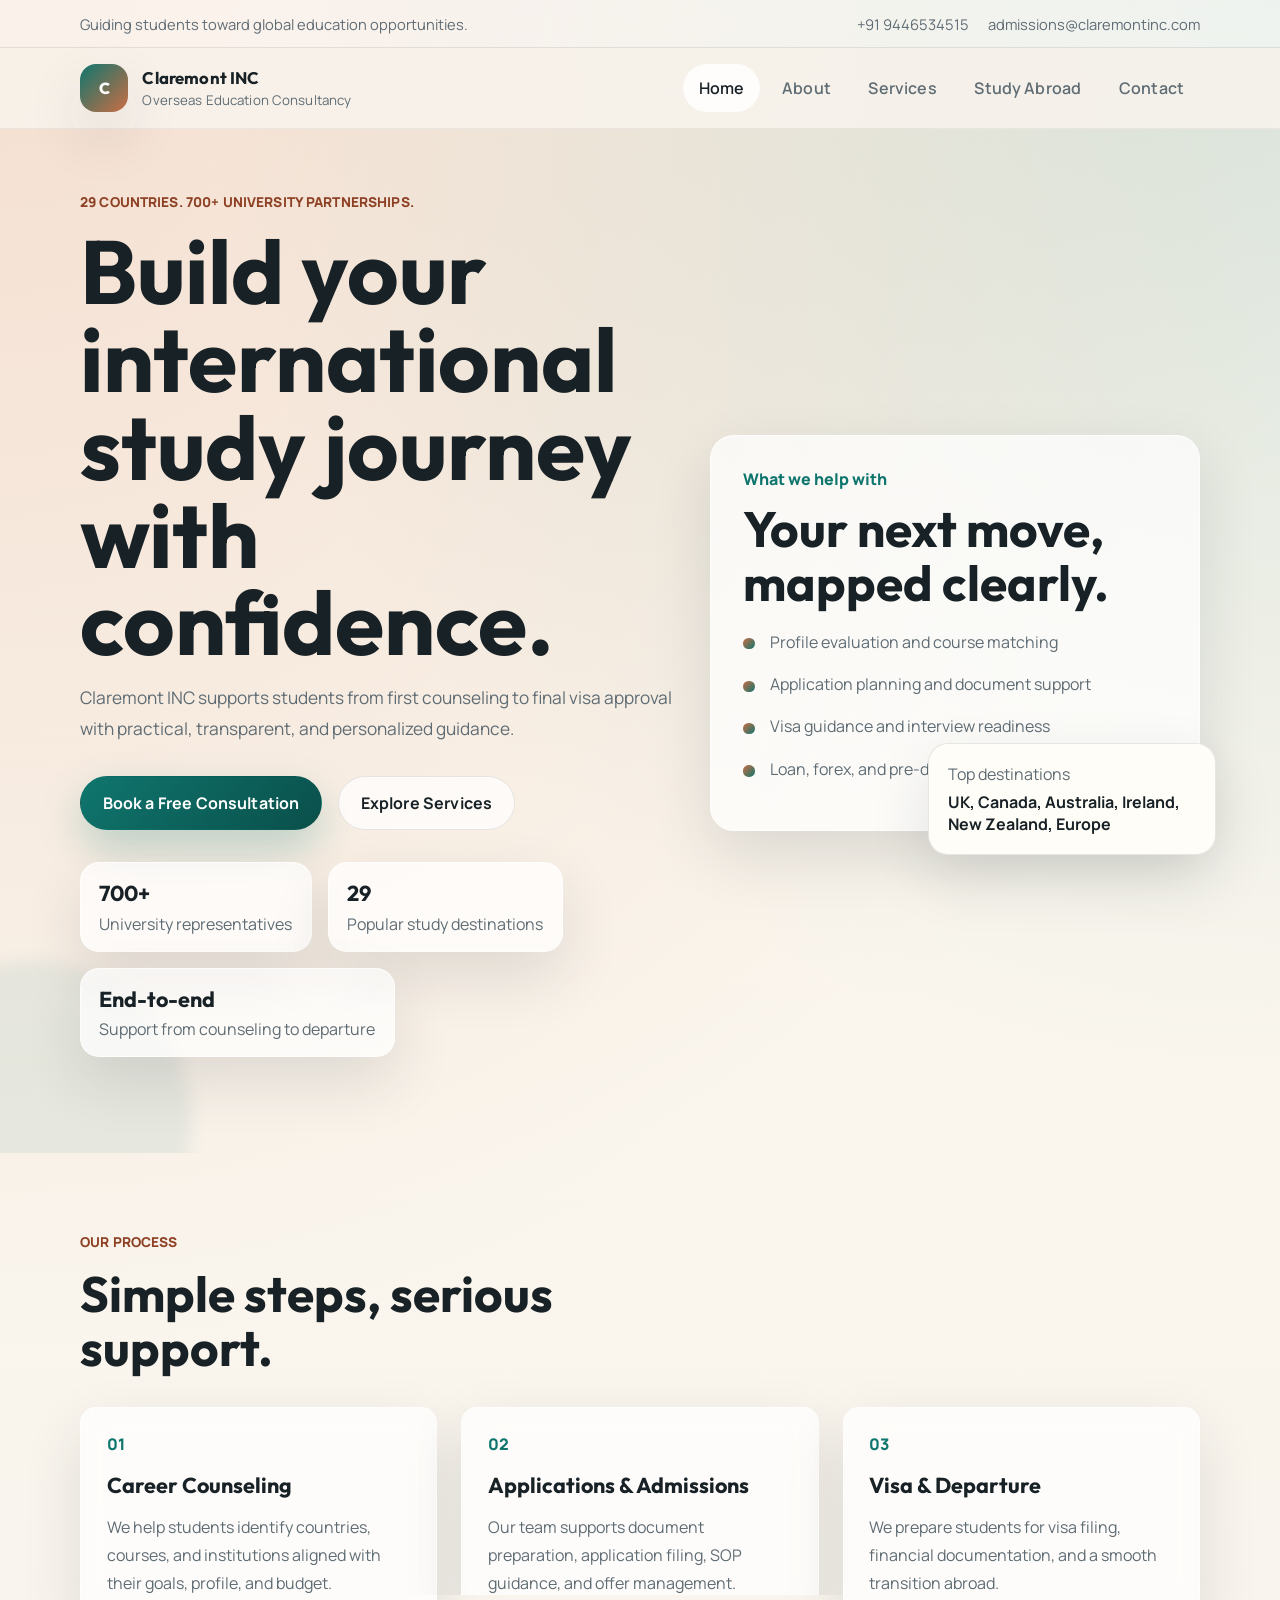
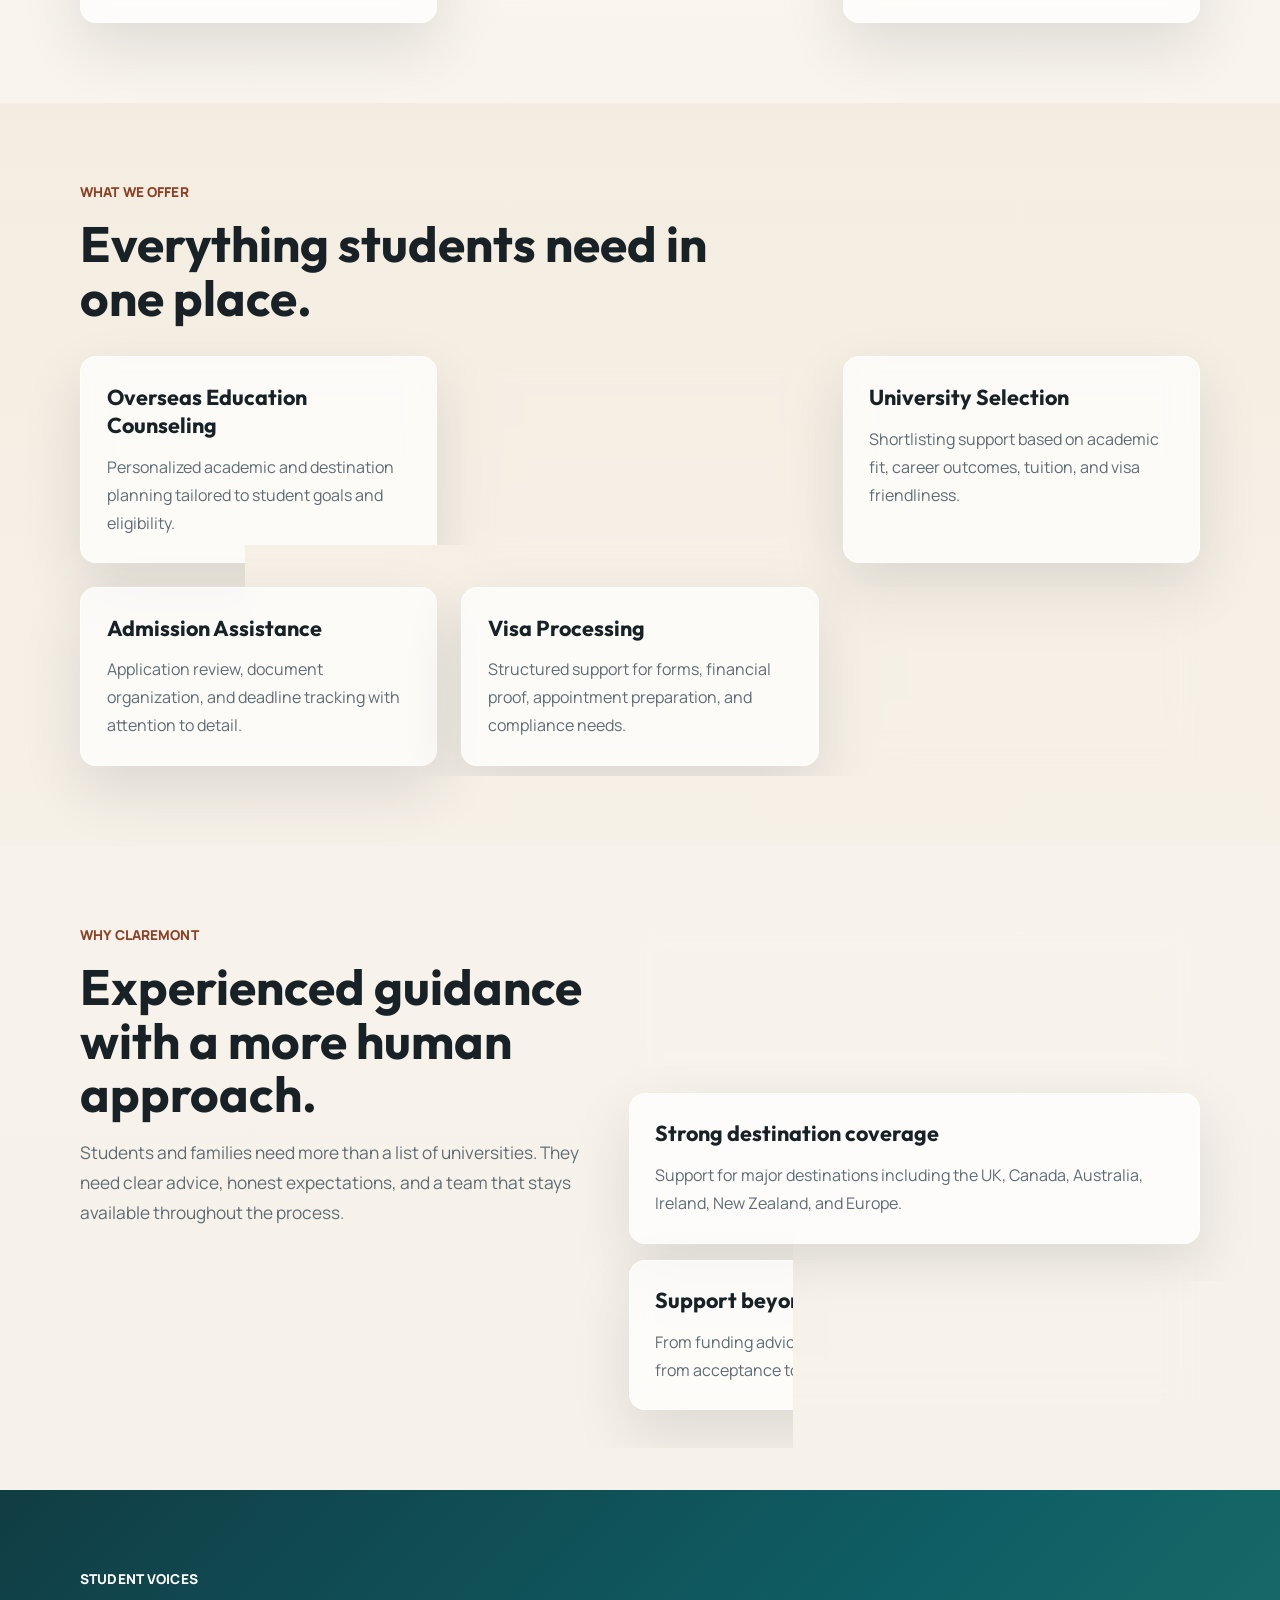
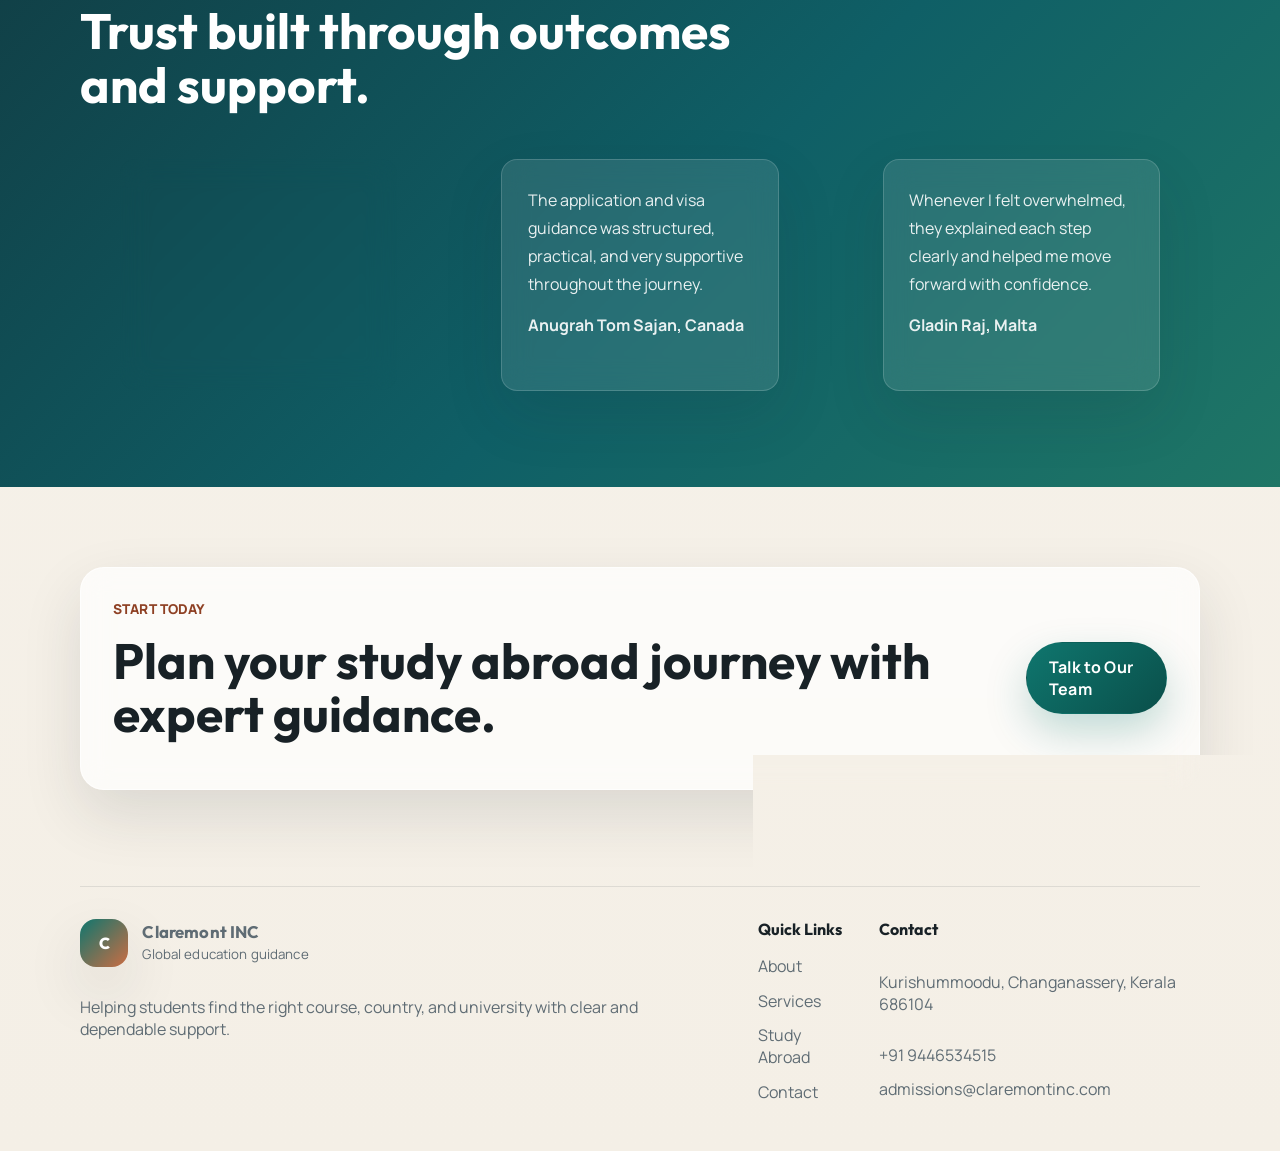
==== index.html @ fc42eb47 "Recreate Claremont website" ====
<!DOCTYPE html>
<html lang="en">
<head>
  <meta charset="UTF-8">
  <meta name="viewport" content="width=device-width, initial-scale=1.0">
  <title>Claremont INC | Overseas Education Consultancy</title>
  <meta name="description" content="Claremont INC helps students pursue international education with expert counseling, admissions guidance, visa support, and pre-departure assistance.">
  <link rel="preconnect" href="https://fonts.googleapis.com">
  <link rel="preconnect" href="https://fonts.gstatic.com" crossorigin>
  <link href="https://fonts.googleapis.com/css2?family=Manrope:wght@400;500;600;700;800&family=Outfit:wght@500;600;700;800&display=swap" rel="stylesheet">
  <link rel="stylesheet" href="styles.css">
</head>
<body>
  <div class="site-shell">
    <header class="topbar">
      <div class="container topbar__content">
        <p>Guiding students toward global education opportunities.</p>
        <div class="topbar__links">
          <a href="tel:+919446534515">+91 9446534515</a>
          <a href="mailto:admissions@claremontinc.com">admissions@claremontinc.com</a>
        </div>
      </div>
    </header>

    <header class="header">
      <div class="container header__content">
        <a class="brand" href="index.html" aria-label="Claremont INC home">
          <span class="brand__mark">C</span>
          <span>
            <strong>Claremont INC</strong>
            <small>Overseas Education Consultancy</small>
          </span>
        </a>
        <button class="menu-toggle" type="button" aria-expanded="false" aria-controls="site-nav">
          <span></span>
          <span></span>
        </button>
        <nav id="site-nav" class="nav">
          <a class="nav__link nav__link--active" href="index.html">Home</a>
          <a class="nav__link" href="about.html">About</a>
          <a class="nav__link" href="services.html">Services</a>
          <a class="nav__link" href="study-abroad.html">Study Abroad</a>
          <a class="nav__link" href="contact.html">Contact</a>
        </nav>
      </div>
    </header>

    <main>
      <section class="hero">
        <div class="container hero__grid">
          <div class="hero__copy">
            <p class="eyebrow">29 countries. 700+ university partnerships.</p>
            <h1>Build your international study journey with confidence.</h1>
            <p class="lead">Claremont INC supports students from first counseling to final visa approval with practical, transparent, and personalized guidance.</p>
            <div class="hero__actions">
              <a class="button button--primary" href="contact.html">Book a Free Consultation</a>
              <a class="button button--secondary" href="services.html">Explore Services</a>
            </div>
            <dl class="hero__stats">
              <div>
                <dt>700+</dt>
                <dd>University representatives</dd>
              </div>
              <div>
                <dt>29</dt>
                <dd>Popular study destinations</dd>
              </div>
              <div>
                <dt>End-to-end</dt>
                <dd>Support from counseling to departure</dd>
              </div>
            </dl>
          </div>
          <div class="hero__card">
            <div class="info-card">
              <p class="info-card__label">What we help with</p>
              <h2>Your next move, mapped clearly.</h2>
              <ul class="check-list">
                <li>Profile evaluation and course matching</li>
                <li>Application planning and document support</li>
                <li>Visa guidance and interview readiness</li>
                <li>Loan, forex, and pre-departure assistance</li>
              </ul>
            </div>
            <div class="floating-panel">
              <p>Top destinations</p>
              <strong>UK, Canada, Australia, Ireland, New Zealand, Europe</strong>
            </div>
          </div>
        </div>
      </section>

      <section class="section">
        <div class="container">
          <div class="section-heading">
            <p class="eyebrow">Our process</p>
            <h2>Simple steps, serious support.</h2>
          </div>
          <div class="steps-grid">
            <article class="step-card">
              <span>01</span>
              <h3>Career Counseling</h3>
              <p>We help students identify countries, courses, and institutions aligned with their goals, profile, and budget.</p>
            </article>
            <article class="step-card">
              <span>02</span>
              <h3>Applications & Admissions</h3>
              <p>Our team supports document preparation, application filing, SOP guidance, and offer management.</p>
            </article>
            <article class="step-card">
              <span>03</span>
              <h3>Visa & Departure</h3>
              <p>We prepare students for visa filing, financial documentation, and a smooth transition abroad.</p>
            </article>
          </div>
        </div>
      </section>

      <section class="section section--tint">
        <div class="container">
          <div class="section-heading">
            <p class="eyebrow">What we offer</p>
            <h2>Everything students need in one place.</h2>
          </div>
          <div class="service-grid">
            <article class="service-card">
              <h3>Overseas Education Counseling</h3>
              <p>Personalized academic and destination planning tailored to student goals and eligibility.</p>
            </article>
            <article class="service-card">
              <h3>Test Preparation</h3>
              <p>Guidance for IELTS, TOEFL, PTE, GRE, GMAT, SAT, and other admission-related assessments.</p>
            </article>
            <article class="service-card">
              <h3>University Selection</h3>
              <p>Shortlisting support based on academic fit, career outcomes, tuition, and visa friendliness.</p>
            </article>
            <article class="service-card">
              <h3>Admission Assistance</h3>
              <p>Application review, document organization, and deadline tracking with attention to detail.</p>
            </article>
            <article class="service-card">
              <h3>Visa Processing</h3>
              <p>Structured support for forms, financial proof, appointment preparation, and compliance needs.</p>
            </article>
            <article class="service-card">
              <h3>Value Added Services</h3>
              <p>Help with education loans, pre-departure orientation, forex, travel, and accommodation planning.</p>
            </article>
          </div>
        </div>
      </section>

      <section class="section">
        <div class="container split-panel">
          <div>
            <p class="eyebrow">Why Claremont</p>
            <h2>Experienced guidance with a more human approach.</h2>
            <p class="lead">Students and families need more than a list of universities. They need clear advice, honest expectations, and a team that stays available throughout the process.</p>
          </div>
          <div class="feature-stack">
            <article class="feature-card">
              <h3>Transparent counseling</h3>
              <p>We focus on realistic options and thoughtful planning rather than rushed applications.</p>
            </article>
            <article class="feature-card">
              <h3>Strong destination coverage</h3>
              <p>Support for major destinations including the UK, Canada, Australia, Ireland, New Zealand, and Europe.</p>
            </article>
            <article class="feature-card">
              <h3>Support beyond admission</h3>
              <p>From funding advice to departure readiness, we help students move from acceptance to arrival.</p>
            </article>
          </div>
        </div>
      </section>

      <section class="section section--accent">
        <div class="container testimonials">
          <div class="section-heading section-heading--light">
            <p class="eyebrow">Student voices</p>
            <h2>Trust built through outcomes and support.</h2>
          </div>
          <div class="testimonial-grid">
            <blockquote class="testimonial-card">
              <p>Claremont made the process feel manageable. Their team stayed responsive from counseling through visa preparation.</p>
              <footer>Nithin Azad, New Zealand</footer>
            </blockquote>
            <blockquote class="testimonial-card">
              <p>The application and visa guidance was structured, practical, and very supportive throughout the journey.</p>
              <footer>Anugrah Tom Sajan, Canada</footer>
            </blockquote>
            <blockquote class="testimonial-card">
              <p>Whenever I felt overwhelmed, they explained each step clearly and helped me move forward with confidence.</p>
              <footer>Gladin Raj, Malta</footer>
            </blockquote>
          </div>
        </div>
      </section>

      <section class="section">
        <div class="container cta-banner">
          <div>
            <p class="eyebrow">Start today</p>
            <h2>Plan your study abroad journey with expert guidance.</h2>
          </div>
          <a class="button button--primary" href="contact.html">Talk to Our Team</a>
        </div>
      </section>
    </main>

    <footer class="footer">
      <div class="container footer__grid">
        <div>
          <a class="brand brand--footer" href="index.html">
            <span class="brand__mark">C</span>
            <span>
              <strong>Claremont INC</strong>
              <small>Global education guidance</small>
            </span>
          </a>
          <p>Helping students find the right course, country, and university with clear and dependable support.</p>
        </div>
        <div>
          <h3>Quick Links</h3>
          <a href="about.html">About</a>
          <a href="services.html">Services</a>
          <a href="study-abroad.html">Study Abroad</a>
          <a href="contact.html">Contact</a>
        </div>
        <div>
          <h3>Contact</h3>
          <p>Kurishummoodu, Changanassery, Kerala 686104</p>
          <a href="tel:+919446534515">+91 9446534515</a>
          <a href="mailto:admissions@claremontinc.com">admissions@claremontinc.com</a>
        </div>
      </div>
    </footer>
  </div>
  <script src="script.js"></script>
</body>
</html>
---- styles.css ----
:root {
  --bg: #f8f4ed;
  --bg-strong: #f0e5d4;
  --surface: rgba(255, 255, 255, 0.72);
  --surface-strong: #fffdf8;
  --ink: #182126;
  --muted: #5f6c74;
  --line: rgba(24, 33, 38, 0.1);
  --brand: #0f766e;
  --brand-deep: #0a4f4a;
  --accent: #cb6d43;
  --accent-deep: #8e4024;
  --shadow: 0 24px 60px rgba(37, 44, 52, 0.12);
  --radius: 24px;
  --radius-sm: 16px;
  --container: min(1120px, calc(100% - 2rem));
}

* {
  box-sizing: border-box;
}

html {
  scroll-behavior: smooth;
}

body {
  margin: 0;
  font-family: "Manrope", sans-serif;
  color: var(--ink);
  background:
    radial-gradient(circle at top left, rgba(203, 109, 67, 0.18), transparent 30%),
    radial-gradient(circle at top right, rgba(15, 118, 110, 0.15), transparent 24%),
    linear-gradient(180deg, #fdf8ef 0%, #f8f4ed 45%, #f4efe6 100%);
}

a {
  color: inherit;
  text-decoration: none;
}

img {
  max-width: 100%;
}

.site-shell {
  min-height: 100vh;
}

.container {
  width: var(--container);
  margin: 0 auto;
}

.topbar {
  border-bottom: 1px solid var(--line);
  background: rgba(255, 255, 255, 0.55);
  backdrop-filter: blur(12px);
}

.topbar__content,
.header__content,
.hero__stats,
.cta-banner,
.footer__grid {
  display: flex;
  align-items: center;
}

.topbar__content {
  justify-content: space-between;
  gap: 1rem;
  padding: 0.85rem 0;
  font-size: 0.92rem;
  color: var(--muted);
}

.topbar__content p {
  margin: 0;
}

.topbar__links {
  display: flex;
  gap: 1.2rem;
  flex-wrap: wrap;
}

.header {
  position: sticky;
  top: 0;
  z-index: 50;
  background: rgba(248, 244, 237, 0.85);
  backdrop-filter: blur(18px);
  border-bottom: 1px solid rgba(24, 33, 38, 0.06);
}

.header__content {
  justify-content: space-between;
  gap: 1rem;
  padding: 1rem 0;
}

.brand {
  display: inline-flex;
  align-items: center;
  gap: 0.9rem;
}

.brand strong,
.brand small,
.nav__link,
.button,
.eyebrow,
.step-card span {
  letter-spacing: 0.01em;
}

.brand strong,
h1,
h2,
h3 {
  font-family: "Outfit", sans-serif;
}

.brand strong {
  display: block;
  font-size: 1.05rem;
}

.brand small {
  color: var(--muted);
}

.brand__mark {
  width: 3rem;
  height: 3rem;
  display: grid;
  place-items: center;
  border-radius: 1rem;
  color: white;
  font-weight: 800;
  font-family: "Outfit", sans-serif;
  background: linear-gradient(135deg, var(--brand), var(--accent));
  box-shadow: var(--shadow);
}

.nav {
  display: flex;
  align-items: center;
  gap: 0.35rem;
}

.nav__link {
  padding: 0.8rem 1rem;
  border-radius: 999px;
  color: var(--muted);
  font-weight: 600;
}

.nav__link:hover,
.nav__link--active {
  color: var(--ink);
  background: rgba(255, 255, 255, 0.8);
}

.menu-toggle {
  display: none;
  background: transparent;
  border: 0;
  padding: 0.3rem;
}

.menu-toggle span {
  display: block;
  width: 1.5rem;
  height: 2px;
  margin: 0.28rem 0;
  background: var(--ink);
}

.hero,
.page-hero {
  position: relative;
  overflow: hidden;
}

.hero::before,
.page-hero::before {
  content: "";
  position: absolute;
  inset: auto auto -8rem -8rem;
  width: 20rem;
  height: 20rem;
  border-radius: 50%;
  background: rgba(15, 118, 110, 0.08);
  filter: blur(8px);
}

.hero__grid,
.split-panel,
.content-grid,
.contact-grid {
  display: grid;
  gap: 2rem;
}

.hero__grid {
  grid-template-columns: 1.1fr 0.9fr;
  align-items: center;
  min-height: calc(100vh - 10rem);
  padding: 4rem 0 5rem;
}

.hero__copy {
  animation: rise 700ms ease-out both;
}

.hero__card {
  position: relative;
  animation: rise 900ms ease-out both;
}

.eyebrow {
  margin: 0 0 1rem;
  color: var(--accent-deep);
  font-size: 0.85rem;
  font-weight: 800;
  text-transform: uppercase;
}

h1 {
  margin: 0;
  font-size: clamp(2.8rem, 7vw, 5.8rem);
  line-height: 0.98;
}

h2 {
  margin: 0 0 1rem;
  font-size: clamp(2rem, 4vw, 3.1rem);
  line-height: 1.08;
}

h3 {
  margin: 0 0 0.85rem;
  font-size: 1.35rem;
}

.lead {
  max-width: 42rem;
  font-size: 1.08rem;
  line-height: 1.75;
  color: var(--muted);
}

.hero__actions {
  display: flex;
  flex-wrap: wrap;
  gap: 1rem;
  margin: 2rem 0;
}

.button {
  display: inline-flex;
  align-items: center;
  justify-content: center;
  min-height: 3.4rem;
  padding: 0.8rem 1.35rem;
  border-radius: 999px;
  border: 1px solid transparent;
  font-weight: 700;
  transition: transform 180ms ease, background 180ms ease, color 180ms ease;
}

.button:hover {
  transform: translateY(-1px);
}

.button--primary {
  color: white;
  background: linear-gradient(135deg, var(--brand), var(--brand-deep));
  box-shadow: 0 18px 40px rgba(15, 118, 110, 0.25);
}

.button--secondary {
  background: rgba(255, 255, 255, 0.72);
  border-color: var(--line);
}

.hero__stats {
  gap: 1rem;
  flex-wrap: wrap;
}

.hero__stats div,
.info-card,
.step-card,
.service-card,
.feature-card,
.testimonial-card,
.cta-banner,
.contact-card,
.detail-card,
.highlight-panel,
.destination-card {
  border: 1px solid rgba(255, 255, 255, 0.65);
  background: var(--surface);
  backdrop-filter: blur(14px);
  box-shadow: var(--shadow);
}

.hero__stats div {
  padding: 1rem 1.15rem;
  min-width: 12rem;
  border-radius: 1.2rem;
}

.hero__stats dt {
  font-family: "Outfit", sans-serif;
  font-size: 1.35rem;
  font-weight: 700;
}

.hero__stats dd {
  margin: 0.35rem 0 0;
  color: var(--muted);
}

.info-card {
  padding: 2rem;
  border-radius: var(--radius);
}

.info-card__label {
  margin: 0 0 0.75rem;
  color: var(--brand);
  font-weight: 800;
}

.check-list {
  list-style: none;
  padding: 0;
  margin: 1.2rem 0 0;
}

.check-list li {
  position: relative;
  padding-left: 1.65rem;
  margin-bottom: 1rem;
  color: var(--muted);
  line-height: 1.65;
}

.check-list li::before {
  content: "";
  position: absolute;
  left: 0;
  top: 0.6rem;
  width: 0.7rem;
  height: 0.7rem;
  border-radius: 50%;
  background: linear-gradient(135deg, var(--accent), var(--brand));
}

.floating-panel {
  position: absolute;
  right: -1rem;
  bottom: -1.5rem;
  width: min(18rem, 90%);
  padding: 1.2rem;
  border-radius: 1.25rem;
  background: var(--surface-strong);
  border: 1px solid var(--line);
  box-shadow: var(--shadow);
}

.floating-panel p {
  margin: 0 0 0.35rem;
  color: var(--muted);
}

.section {
  padding: 5rem 0;
}

.section--tint {
  background: linear-gradient(180deg, rgba(240, 229, 212, 0.5), rgba(240, 229, 212, 0.16));
}

.section--accent {
  background: linear-gradient(135deg, #113d44 0%, #0f5f66 55%, #1f7666 100%);
  color: white;
}

.section-heading {
  max-width: 42rem;
  margin-bottom: 2rem;
}

.section-heading--light .eyebrow,
.section-heading--light p,
.section-heading--light h2 {
  color: white;
}

.steps-grid,
.service-grid,
.testimonial-grid,
.destination-grid {
  display: grid;
  gap: 1.5rem;
}

.steps-grid,
.testimonial-grid {
  grid-template-columns: repeat(3, 1fr);
}

.service-grid,
.destination-grid {
  grid-template-columns: repeat(3, 1fr);
}

.step-card,
.service-card,
.feature-card,
.testimonial-card,
.detail-card,
.destination-card {
  padding: 1.6rem;
  border-radius: var(--radius-sm);
}

.step-card span {
  display: inline-block;
  margin-bottom: 1rem;
  color: var(--brand);
  font-weight: 800;
}

.step-card p,
.service-card p,
.feature-card p,
.testimonial-card p,
.destination-card p,
.detail-card p,
.contact-card p {
  margin: 0;
  line-height: 1.75;
  color: var(--muted);
}

.split-panel {
  grid-template-columns: 0.95fr 1.05fr;
  align-items: start;
}

.feature-stack {
  display: grid;
  gap: 1rem;
}

.testimonials .testimonial-card {
  background: rgba(255, 255, 255, 0.1);
  border-color: rgba(255, 255, 255, 0.16);
}

.testimonial-card p,
.testimonial-card footer {
  color: rgba(255, 255, 255, 0.9);
}

.testimonial-card footer {
  margin-top: 1rem;
  font-weight: 700;
}

.cta-banner {
  justify-content: space-between;
  gap: 1.5rem;
  padding: 2rem;
  border-radius: var(--radius);
}

.page-hero__content {
  padding: 5rem 0 3rem;
  max-width: 50rem;
}

.content-grid,
.contact-grid {
  grid-template-columns: 1fr 0.9fr;
  align-items: start;
}

.highlight-panel,
.contact-card {
  padding: 2rem;
  border-radius: var(--radius);
}

.contact-aside {
  display: grid;
  gap: 1rem;
}

.detail-card--accent {
  background: linear-gradient(135deg, rgba(203, 109, 67, 0.2), rgba(15, 118, 110, 0.14));
}

.contact-form {
  display: grid;
  gap: 1rem;
}

.contact-form label {
  display: grid;
  gap: 0.5rem;
  font-weight: 700;
}

.contact-form input,
.contact-form textarea {
  width: 100%;
  padding: 0.95rem 1rem;
  font: inherit;
  color: var(--ink);
  border: 1px solid rgba(24, 33, 38, 0.12);
  border-radius: 1rem;
  background: rgba(255, 255, 255, 0.9);
}

.contact-form input:focus,
.contact-form textarea:focus {
  outline: 2px solid rgba(15, 118, 110, 0.24);
  border-color: var(--brand);
}

.footer {
  padding: 1rem 0 3rem;
}

.footer__grid {
  align-items: start;
  justify-content: space-between;
  gap: 2rem;
  padding-top: 2rem;
  border-top: 1px solid var(--line);
}

.footer__grid > div {
  display: grid;
  gap: 0.8rem;
}

.footer h3 {
  margin-bottom: 0.2rem;
  font-size: 1rem;
}

.footer p,
.footer a {
  color: var(--muted);
}

@keyframes rise {
  from {
    opacity: 0;
    transform: translateY(24px);
  }

  to {
    opacity: 1;
    transform: translateY(0);
  }
}

@media (max-width: 900px) {
  .menu-toggle {
    display: block;
  }

  .nav {
    position: absolute;
    top: calc(100% + 0.75rem);
    right: 1rem;
    left: 1rem;
    display: none;
    flex-direction: column;
    align-items: stretch;
    padding: 0.8rem;
    border-radius: 1.25rem;
    background: rgba(255, 253, 248, 0.95);
    border: 1px solid var(--line);
    box-shadow: var(--shadow);
  }

  .nav.nav--open {
    display: flex;
  }

  .hero__grid,
  .split-panel,
  .content-grid,
  .contact-grid,
  .steps-grid,
  .service-grid,
  .testimonial-grid,
  .destination-grid {
    grid-template-columns: 1fr;
  }

  .hero__grid {
    min-height: auto;
    padding-top: 3rem;
  }

  .floating-panel {
    position: static;
    margin-top: 1rem;
    width: 100%;
  }

  .cta-banner,
  .topbar__content,
  .footer__grid {
    flex-direction: column;
    align-items: flex-start;
  }

  h1 {
    line-height: 1.02;
  }
}

@media (max-width: 640px) {
  .topbar {
    display: none;
  }

  .header__content {
    padding: 0.85rem 0;
  }

  .section,
  .page-hero__content {
    padding-top: 3.5rem;
    padding-bottom: 3.5rem;
  }

  .hero__stats div,
  .step-card,
  .service-card,
  .feature-card,
  .testimonial-card,
  .cta-banner,
  .contact-card,
  .detail-card,
  .highlight-panel,
  .destination-card,
  .info-card {
    padding: 1.25rem;
  }
}
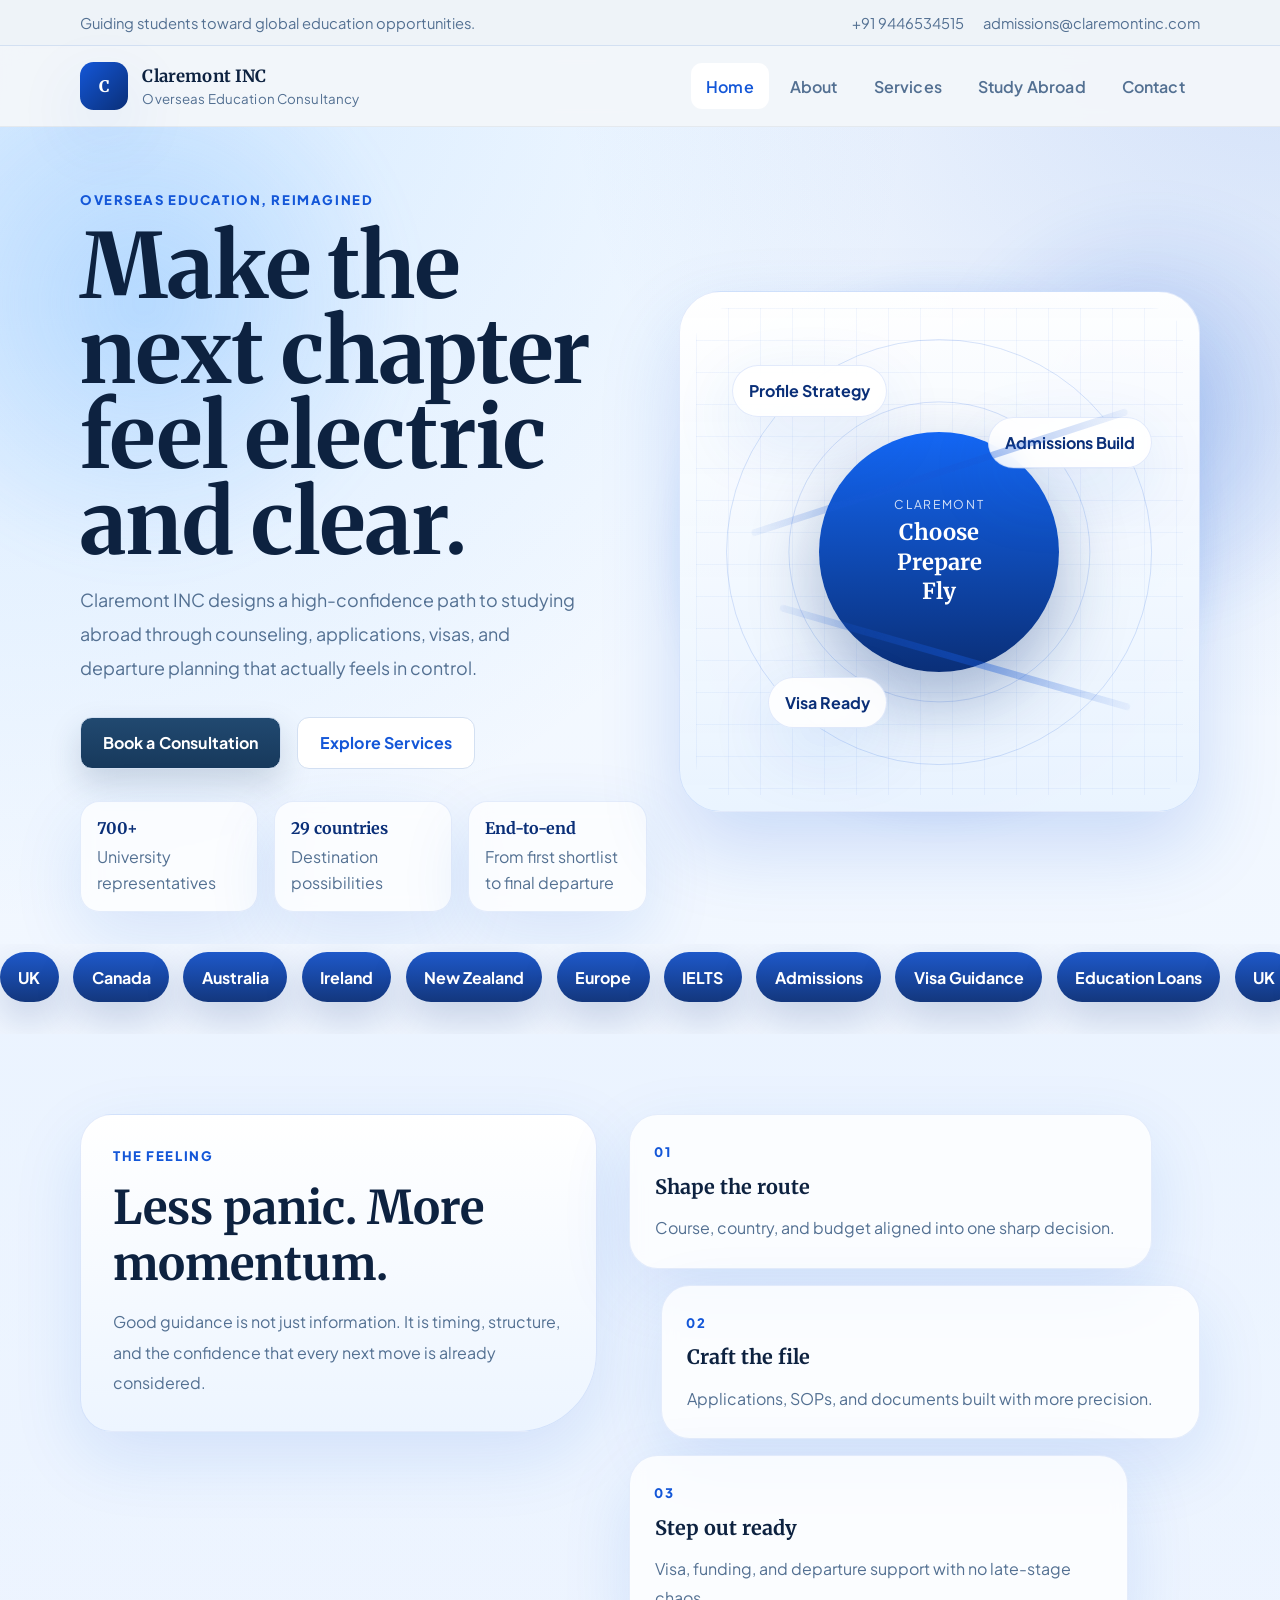
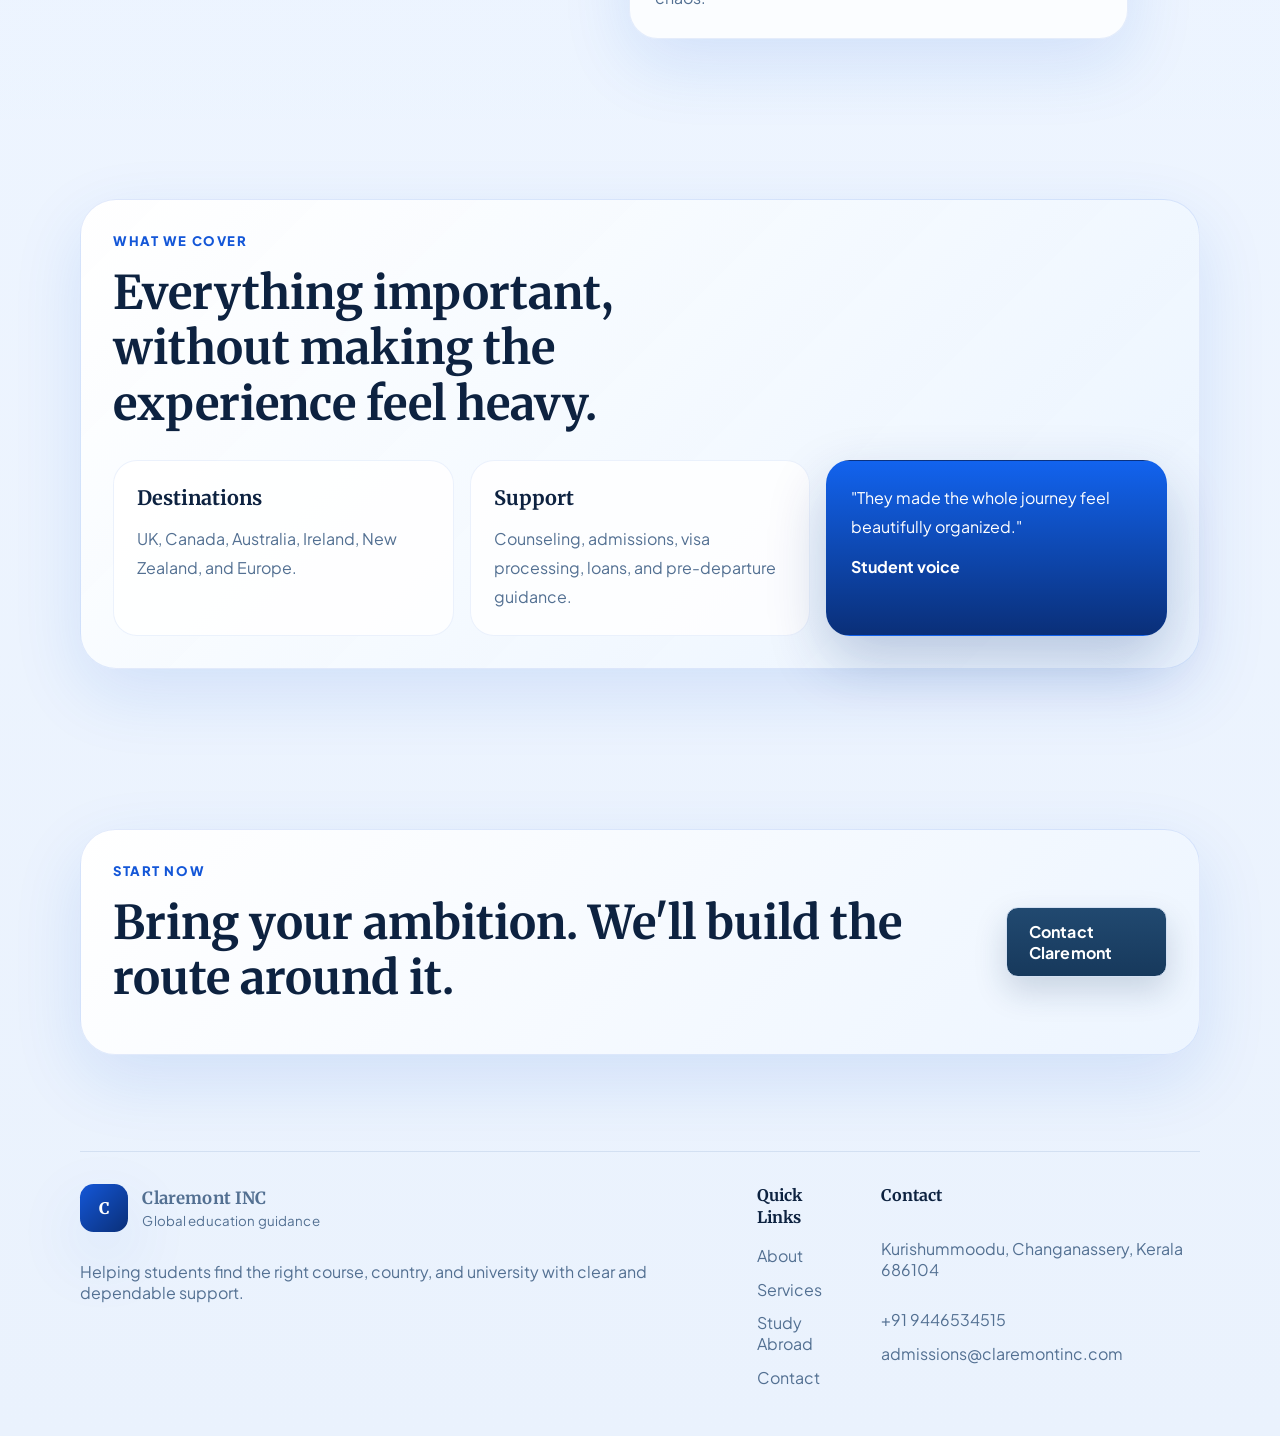
==== commit 2830b8d5: "Redesign site with animated premium visual system" ====
--- a/index.html
+++ b/index.html
@@ -7,7 +7,7 @@
   <meta name="description" content="Claremont INC helps students pursue international education with expert counseling, admissions guidance, visa support, and pre-departure assistance.">
   <link rel="preconnect" href="https://fonts.googleapis.com">
   <link rel="preconnect" href="https://fonts.gstatic.com" crossorigin>
-  <link href="https://fonts.googleapis.com/css2?family=Manrope:wght@400;500;600;700;800&family=Outfit:wght@500;600;700;800&display=swap" rel="stylesheet">
+  <link href="https://fonts.googleapis.com/css2?family=Merriweather:wght@400;700&family=Plus+Jakarta+Sans:wght@400;500;600;700;800&display=swap" rel="stylesheet">
   <link rel="stylesheet" href="styles.css">
 </head>
 <body>
@@ -46,165 +46,136 @@
     </header>
 
     <main>
-      <section class="hero">
-        <div class="container hero__grid">
-          <div class="hero__copy">
-            <p class="eyebrow">29 countries. 700+ university partnerships.</p>
-            <h1>Build your international study journey with confidence.</h1>
-            <p class="lead">Claremont INC supports students from first counseling to final visa approval with practical, transparent, and personalized guidance.</p>
+      <section class="cinema-hero">
+        <div class="container cinema-hero__grid">
+          <div class="cinema-hero__copy" data-reveal>
+            <p class="eyebrow">Overseas education, reimagined</p>
+            <h1>Make the next chapter feel electric and clear.</h1>
+            <p class="lead">Claremont INC designs a high-confidence path to studying abroad through counseling, applications, visas, and departure planning that actually feels in control.</p>
             <div class="hero__actions">
-              <a class="button button--primary" href="contact.html">Book a Free Consultation</a>
+              <a class="button button--primary" href="contact.html">Book a Consultation</a>
               <a class="button button--secondary" href="services.html">Explore Services</a>
             </div>
-            <dl class="hero__stats">
-              <div>
-                <dt>700+</dt>
-                <dd>University representatives</dd>
-              </div>
-              <div>
-                <dt>29</dt>
-                <dd>Popular study destinations</dd>
-              </div>
-              <div>
-                <dt>End-to-end</dt>
-                <dd>Support from counseling to departure</dd>
-              </div>
-            </dl>
-          </div>
-          <div class="hero__card">
-            <div class="info-card">
-              <p class="info-card__label">What we help with</p>
-              <h2>Your next move, mapped clearly.</h2>
-              <ul class="check-list">
-                <li>Profile evaluation and course matching</li>
-                <li>Application planning and document support</li>
-                <li>Visa guidance and interview readiness</li>
-                <li>Loan, forex, and pre-departure assistance</li>
-              </ul>
-            </div>
-            <div class="floating-panel">
-              <p>Top destinations</p>
-              <strong>UK, Canada, Australia, Ireland, New Zealand, Europe</strong>
-            </div>
+            <div class="cinema-hero__stats">
+              <div class="stat-chip" data-reveal>
+                <strong>700+</strong>
+                <span>University representatives</span>
+              </div>
+              <div class="stat-chip" data-reveal>
+                <strong>29 countries</strong>
+                <span>Destination possibilities</span>
+              </div>
+              <div class="stat-chip" data-reveal>
+                <strong>End-to-end</strong>
+                <span>From first shortlist to final departure</span>
+              </div>
+            </div>
+          </div>
+
+          <div class="cinema-hero__visual" data-tilt>
+            <div class="light-shell"></div>
+            <div class="hero-composition">
+              <div class="hero-ring hero-ring--outer"></div>
+              <div class="hero-ring hero-ring--mid"></div>
+              <div class="hero-ring hero-ring--inner"></div>
+              <div class="hero-core">
+                <span>Claremont</span>
+                <strong>Choose</strong>
+                <strong>Prepare</strong>
+                <strong>Fly</strong>
+              </div>
+              <div class="float-card float-card--plan">Profile Strategy</div>
+              <div class="float-card float-card--apply">Admissions Build</div>
+              <div class="float-card float-card--visa">Visa Ready</div>
+              <div class="float-beam float-beam--one"></div>
+              <div class="float-beam float-beam--two"></div>
+            </div>
+          </div>
+        </div>
+      </section>
+
+      <section class="motion-strip">
+        <div class="motion-strip__track">
+          <span>UK</span>
+          <span>Canada</span>
+          <span>Australia</span>
+          <span>Ireland</span>
+          <span>New Zealand</span>
+          <span>Europe</span>
+          <span>IELTS</span>
+          <span>Admissions</span>
+          <span>Visa Guidance</span>
+          <span>Education Loans</span>
+          <span>UK</span>
+          <span>Canada</span>
+          <span>Australia</span>
+          <span>Ireland</span>
+          <span>New Zealand</span>
+          <span>Europe</span>
+          <span>IELTS</span>
+          <span>Admissions</span>
+          <span>Visa Guidance</span>
+          <span>Education Loans</span>
+        </div>
+      </section>
+
+      <section class="section section--aurora">
+        <div class="container vision-grid">
+          <div class="vision-panel vision-panel--manifesto" data-reveal>
+            <p class="eyebrow">The feeling</p>
+            <h2>Less panic. More momentum.</h2>
+            <p>Good guidance is not just information. It is timing, structure, and the confidence that every next move is already considered.</p>
+          </div>
+          <div class="vision-panel vision-panel--steps">
+            <article class="route-card route-card--one" data-reveal>
+              <span>01</span>
+              <h3>Shape the route</h3>
+              <p>Course, country, and budget aligned into one sharp decision.</p>
+            </article>
+            <article class="route-card route-card--two" data-reveal>
+              <span>02</span>
+              <h3>Craft the file</h3>
+              <p>Applications, SOPs, and documents built with more precision.</p>
+            </article>
+            <article class="route-card route-card--three" data-reveal>
+              <span>03</span>
+              <h3>Step out ready</h3>
+              <p>Visa, funding, and departure support with no late-stage chaos.</p>
+            </article>
           </div>
         </div>
       </section>
 
       <section class="section">
-        <div class="container">
-          <div class="section-heading">
-            <p class="eyebrow">Our process</p>
-            <h2>Simple steps, serious support.</h2>
-          </div>
-          <div class="steps-grid">
-            <article class="step-card">
-              <span>01</span>
-              <h3>Career Counseling</h3>
-              <p>We help students identify countries, courses, and institutions aligned with their goals, profile, and budget.</p>
-            </article>
-            <article class="step-card">
-              <span>02</span>
-              <h3>Applications & Admissions</h3>
-              <p>Our team supports document preparation, application filing, SOP guidance, and offer management.</p>
-            </article>
-            <article class="step-card">
-              <span>03</span>
-              <h3>Visa & Departure</h3>
-              <p>We prepare students for visa filing, financial documentation, and a smooth transition abroad.</p>
-            </article>
-          </div>
-        </div>
-      </section>
-
-      <section class="section section--tint">
-        <div class="container">
-          <div class="section-heading">
-            <p class="eyebrow">What we offer</p>
-            <h2>Everything students need in one place.</h2>
-          </div>
-          <div class="service-grid">
-            <article class="service-card">
-              <h3>Overseas Education Counseling</h3>
-              <p>Personalized academic and destination planning tailored to student goals and eligibility.</p>
-            </article>
-            <article class="service-card">
-              <h3>Test Preparation</h3>
-              <p>Guidance for IELTS, TOEFL, PTE, GRE, GMAT, SAT, and other admission-related assessments.</p>
-            </article>
-            <article class="service-card">
-              <h3>University Selection</h3>
-              <p>Shortlisting support based on academic fit, career outcomes, tuition, and visa friendliness.</p>
-            </article>
-            <article class="service-card">
-              <h3>Admission Assistance</h3>
-              <p>Application review, document organization, and deadline tracking with attention to detail.</p>
-            </article>
-            <article class="service-card">
-              <h3>Visa Processing</h3>
-              <p>Structured support for forms, financial proof, appointment preparation, and compliance needs.</p>
-            </article>
-            <article class="service-card">
-              <h3>Value Added Services</h3>
-              <p>Help with education loans, pre-departure orientation, forex, travel, and accommodation planning.</p>
-            </article>
+        <div class="container halo-panel" data-reveal>
+          <div class="halo-panel__copy">
+            <p class="eyebrow">What we cover</p>
+            <h2>Everything important, without making the experience feel heavy.</h2>
+          </div>
+          <div class="halo-panel__cards">
+            <div class="halo-card">
+              <h3>Destinations</h3>
+              <p>UK, Canada, Australia, Ireland, New Zealand, and Europe.</p>
+            </div>
+            <div class="halo-card">
+              <h3>Support</h3>
+              <p>Counseling, admissions, visa processing, loans, and pre-departure guidance.</p>
+            </div>
+            <div class="halo-card halo-card--quote">
+              <p>"They made the whole journey feel beautifully organized."</p>
+              <span>Student voice</span>
+            </div>
           </div>
         </div>
       </section>
 
       <section class="section">
-        <div class="container split-panel">
+        <div class="container finale-banner" data-reveal>
           <div>
-            <p class="eyebrow">Why Claremont</p>
-            <h2>Experienced guidance with a more human approach.</h2>
-            <p class="lead">Students and families need more than a list of universities. They need clear advice, honest expectations, and a team that stays available throughout the process.</p>
-          </div>
-          <div class="feature-stack">
-            <article class="feature-card">
-              <h3>Transparent counseling</h3>
-              <p>We focus on realistic options and thoughtful planning rather than rushed applications.</p>
-            </article>
-            <article class="feature-card">
-              <h3>Strong destination coverage</h3>
-              <p>Support for major destinations including the UK, Canada, Australia, Ireland, New Zealand, and Europe.</p>
-            </article>
-            <article class="feature-card">
-              <h3>Support beyond admission</h3>
-              <p>From funding advice to departure readiness, we help students move from acceptance to arrival.</p>
-            </article>
-          </div>
-        </div>
-      </section>
-
-      <section class="section section--accent">
-        <div class="container testimonials">
-          <div class="section-heading section-heading--light">
-            <p class="eyebrow">Student voices</p>
-            <h2>Trust built through outcomes and support.</h2>
-          </div>
-          <div class="testimonial-grid">
-            <blockquote class="testimonial-card">
-              <p>Claremont made the process feel manageable. Their team stayed responsive from counseling through visa preparation.</p>
-              <footer>Nithin Azad, New Zealand</footer>
-            </blockquote>
-            <blockquote class="testimonial-card">
-              <p>The application and visa guidance was structured, practical, and very supportive throughout the journey.</p>
-              <footer>Anugrah Tom Sajan, Canada</footer>
-            </blockquote>
-            <blockquote class="testimonial-card">
-              <p>Whenever I felt overwhelmed, they explained each step clearly and helped me move forward with confidence.</p>
-              <footer>Gladin Raj, Malta</footer>
-            </blockquote>
-          </div>
-        </div>
-      </section>
-
-      <section class="section">
-        <div class="container cta-banner">
-          <div>
-            <p class="eyebrow">Start today</p>
-            <h2>Plan your study abroad journey with expert guidance.</h2>
-          </div>
-          <a class="button button--primary" href="contact.html">Talk to Our Team</a>
+            <p class="eyebrow">Start now</p>
+            <h2>Bring your ambition. We'll build the route around it.</h2>
+          </div>
+          <a class="button button--primary" href="contact.html">Contact Claremont</a>
         </div>
       </section>
     </main>
--- a/styles.css
+++ b/styles.css
@@ -1,18 +1,20 @@
 :root {
-  --bg: #f8f4ed;
-  --bg-strong: #f0e5d4;
-  --surface: rgba(255, 255, 255, 0.72);
-  --surface-strong: #fffdf8;
-  --ink: #182126;
-  --muted: #5f6c74;
-  --line: rgba(24, 33, 38, 0.1);
-  --brand: #0f766e;
-  --brand-deep: #0a4f4a;
-  --accent: #cb6d43;
-  --accent-deep: #8e4024;
-  --shadow: 0 24px 60px rgba(37, 44, 52, 0.12);
-  --radius: 24px;
-  --radius-sm: 16px;
+  --bg: #eef5ff;
+  --bg-strong: #dfeaf9;
+  --surface: #ffffff;
+  --surface-soft: #f6faff;
+  --surface-strong: #fdfefe;
+  --ink: #0d2240;
+  --muted: #537092;
+  --line: #d3e0f2;
+  --brand: #1457d8;
+  --brand-deep: #0a2f78;
+  --brand-soft: #e8f1ff;
+  --accent: #4aa3ff;
+  --accent-soft: #e7f4ff;
+  --shadow: 0 24px 70px rgba(20, 87, 216, 0.12);
+  --radius: 20px;
+  --radius-sm: 12px;
   --container: min(1120px, calc(100% - 2rem));
 }
 
@@ -26,12 +28,12 @@
 
 body {
   margin: 0;
-  font-family: "Manrope", sans-serif;
+  font-family: "Plus Jakarta Sans", sans-serif;
   color: var(--ink);
   background:
-    radial-gradient(circle at top left, rgba(203, 109, 67, 0.18), transparent 30%),
-    radial-gradient(circle at top right, rgba(15, 118, 110, 0.15), transparent 24%),
-    linear-gradient(180deg, #fdf8ef 0%, #f8f4ed 45%, #f4efe6 100%);
+    radial-gradient(circle at top left, rgba(74, 163, 255, 0.22), transparent 28%),
+    radial-gradient(circle at top right, rgba(20, 87, 216, 0.16), transparent 22%),
+    linear-gradient(180deg, #f7fbff 0%, #eef5ff 48%, #eaf2fd 100%);
 }
 
 a {
@@ -54,8 +56,7 @@
 
 .topbar {
   border-bottom: 1px solid var(--line);
-  background: rgba(255, 255, 255, 0.55);
-  backdrop-filter: blur(12px);
+  background: #eef3f8;
 }
 
 .topbar__content,
@@ -89,9 +90,9 @@
   position: sticky;
   top: 0;
   z-index: 50;
-  background: rgba(248, 244, 237, 0.85);
-  backdrop-filter: blur(18px);
-  border-bottom: 1px solid rgba(24, 33, 38, 0.06);
+  background: rgba(243, 246, 250, 0.96);
+  backdrop-filter: blur(10px);
+  border-bottom: 1px solid rgba(17, 32, 51, 0.06);
 }
 
 .header__content {
@@ -119,7 +120,7 @@
 h1,
 h2,
 h3 {
-  font-family: "Outfit", sans-serif;
+  font-family: "Merriweather", serif;
 }
 
 .brand strong {
@@ -136,11 +137,11 @@
   height: 3rem;
   display: grid;
   place-items: center;
-  border-radius: 1rem;
+  border-radius: 0.85rem;
   color: white;
   font-weight: 800;
-  font-family: "Outfit", sans-serif;
-  background: linear-gradient(135deg, var(--brand), var(--accent));
+  font-family: "Merriweather", serif;
+  background: linear-gradient(135deg, var(--brand), var(--brand-deep));
   box-shadow: var(--shadow);
 }
 
@@ -151,16 +152,16 @@
 }
 
 .nav__link {
-  padding: 0.8rem 1rem;
-  border-radius: 999px;
+  padding: 0.8rem 0.95rem;
+  border-radius: 0.7rem;
   color: var(--muted);
   font-weight: 600;
 }
 
 .nav__link:hover,
 .nav__link--active {
-  color: var(--ink);
-  background: rgba(255, 255, 255, 0.8);
+  color: var(--brand);
+  background: #ffffff;
 }
 
 .menu-toggle {
@@ -175,7 +176,7 @@
   width: 1.5rem;
   height: 2px;
   margin: 0.28rem 0;
-  background: var(--ink);
+  background: var(--brand);
 }
 
 .hero,
@@ -188,12 +189,13 @@
 .page-hero::before {
   content: "";
   position: absolute;
-  inset: auto auto -8rem -8rem;
-  width: 20rem;
-  height: 20rem;
-  border-radius: 50%;
-  background: rgba(15, 118, 110, 0.08);
-  filter: blur(8px);
+  inset: 0;
+  background:
+    linear-gradient(90deg, rgba(23, 57, 92, 0.06) 1px, transparent 1px),
+    linear-gradient(rgba(23, 57, 92, 0.06) 1px, transparent 1px);
+  background-size: 44px 44px;
+  mask-image: linear-gradient(180deg, rgba(0, 0, 0, 0.55), transparent 80%);
+  pointer-events: none;
 }
 
 .hero__grid,
@@ -204,11 +206,1994 @@
   gap: 2rem;
 }
 
+.editorial-hero,
+.introduction-block,
+.destination-layout,
+.credibility-band__grid,
+.editorial-testimonials__grid {
+  display: grid;
+  gap: 2rem;
+}
+
 .hero__grid {
-  grid-template-columns: 1.1fr 0.9fr;
+  grid-template-columns: 1.12fr 0.88fr;
   align-items: center;
-  min-height: calc(100vh - 10rem);
-  padding: 4rem 0 5rem;
+  min-height: calc(100vh - 12rem);
+  padding: 4.5rem 0 5rem;
+}
+
+.hero--editorial {
+  padding: 2.5rem 0 0;
+}
+
+.editorial-hero {
+  grid-template-columns: minmax(0, 1.2fr) minmax(290px, 0.56fr);
+  align-items: stretch;
+  min-height: calc(100vh - 16rem);
+}
+
+.editorial-hero__main {
+  display: flex;
+  flex-direction: column;
+  justify-content: center;
+  padding: 3.25rem 0 4rem;
+  max-width: 50rem;
+}
+
+.editorial-hero__aside {
+  display: grid;
+  align-content: end;
+  gap: 1rem;
+  padding: 2rem 0 3rem;
+}
+
+.hero-note {
+  padding: 1.35rem 1.4rem;
+  border-top: 3px solid var(--brand);
+  border-bottom: 1px solid var(--line);
+  background: rgba(255, 255, 255, 0.72);
+}
+
+.hero-note--accent {
+  border-top-color: var(--accent);
+  background: #f9f5ef;
+}
+
+.hero-note__label {
+  margin: 0 0 0.45rem;
+  font-size: 0.82rem;
+  font-weight: 800;
+  letter-spacing: 0.12em;
+  text-transform: uppercase;
+  color: var(--brand);
+}
+
+.hero-note p:last-child {
+  margin: 0;
+  line-height: 1.8;
+  color: var(--muted);
+}
+
+.credibility-band {
+  padding: 0 0 2rem;
+}
+
+.credibility-band__grid {
+  grid-template-columns: repeat(3, 1fr);
+  border-top: 1px solid var(--line);
+  border-bottom: 1px solid var(--line);
+}
+
+.credibility-band__grid > div {
+  padding: 1.6rem 0;
+}
+
+.credibility-band__grid > div:not(:last-child) {
+  border-right: 1px solid var(--line);
+}
+
+.credibility-band span {
+  display: block;
+  margin-bottom: 0.45rem;
+  font-family: "Merriweather", serif;
+  font-size: 1.55rem;
+  color: var(--brand);
+}
+
+.credibility-band p {
+  max-width: 18rem;
+  margin: 0;
+  line-height: 1.75;
+  color: var(--muted);
+}
+
+.section--paper {
+  background:
+    linear-gradient(180deg, rgba(255, 255, 255, 0.92), rgba(248, 250, 252, 0.92));
+}
+
+.introduction-block {
+  grid-template-columns: 0.9fr 1.1fr;
+  align-items: start;
+}
+
+.introduction-block__right {
+  padding-top: 0.55rem;
+}
+
+.introduction-block__right p {
+  margin: 0 0 1.15rem;
+  color: var(--muted);
+  line-height: 1.9;
+}
+
+.process-track {
+  display: grid;
+  grid-template-columns: repeat(4, 1fr);
+  gap: 0;
+  border-top: 1px solid var(--line);
+  border-bottom: 1px solid var(--line);
+}
+
+.process-step {
+  padding: 1.75rem 1.35rem 1.9rem;
+}
+
+.process-step:not(:last-child) {
+  border-right: 1px solid var(--line);
+}
+
+.process-step span {
+  display: inline-block;
+  margin-bottom: 1rem;
+  font-size: 0.82rem;
+  font-weight: 800;
+  letter-spacing: 0.12em;
+  color: var(--brand);
+}
+
+.process-step h3 {
+  margin-bottom: 0.7rem;
+  font-size: 1.1rem;
+}
+
+.process-step p {
+  margin: 0;
+  color: var(--muted);
+  line-height: 1.8;
+}
+
+.section--ink {
+  background: linear-gradient(180deg, #162c43, #19344f);
+  color: white;
+}
+
+.service-rows {
+  display: grid;
+  gap: 0;
+  border-top: 1px solid rgba(255, 255, 255, 0.14);
+}
+
+.service-row {
+  display: grid;
+  grid-template-columns: 88px minmax(0, 1fr);
+  gap: 1.2rem;
+  align-items: start;
+  padding: 1.4rem 0;
+  border-bottom: 1px solid rgba(255, 255, 255, 0.14);
+}
+
+.service-row span {
+  display: inline-block;
+  padding-top: 0.2rem;
+  font-family: "Merriweather", serif;
+  color: rgba(255, 255, 255, 0.72);
+}
+
+.service-row h3 {
+  margin-bottom: 0.55rem;
+  color: white;
+}
+
+.service-row p {
+  margin: 0;
+  max-width: 42rem;
+  line-height: 1.85;
+  color: rgba(255, 255, 255, 0.78);
+}
+
+.destination-layout {
+  grid-template-columns: 0.95fr 1.05fr;
+  align-items: center;
+}
+
+.destination-layout__list {
+  display: flex;
+  flex-wrap: wrap;
+  gap: 0.85rem;
+  justify-content: flex-start;
+  align-content: flex-start;
+}
+
+.destination-pill {
+  padding: 1rem 1.15rem;
+  min-width: 11rem;
+  border: 1px solid var(--line);
+  border-left: 4px solid var(--brand);
+  background: #ffffff;
+  font-weight: 700;
+  color: var(--brand);
+  box-shadow: var(--shadow);
+}
+
+.section--quote {
+  padding-top: 1rem;
+}
+
+.quote-panel {
+  position: relative;
+  padding: 2.75rem 2rem 2rem;
+  border-top: 4px solid var(--accent);
+  border-bottom: 1px solid var(--line);
+}
+
+.quote-panel__mark {
+  position: absolute;
+  top: -0.4rem;
+  left: 0;
+  margin: 0;
+  font-family: "Merriweather", serif;
+  font-size: 5rem;
+  line-height: 1;
+  color: rgba(138, 111, 77, 0.18);
+}
+
+.quote-panel blockquote {
+  max-width: 54rem;
+  margin: 0;
+  padding-left: 3rem;
+  font-family: "Merriweather", serif;
+  font-size: clamp(1.45rem, 3vw, 2.1rem);
+  line-height: 1.7;
+  color: var(--brand-deep);
+}
+
+.quote-panel__source {
+  margin: 1rem 0 0 3rem;
+  color: var(--muted);
+  font-weight: 700;
+}
+
+.editorial-testimonials__grid {
+  grid-template-columns: repeat(3, 1fr);
+  gap: 2rem;
+}
+
+.testimonial-plain {
+  margin: 0;
+  padding-top: 1.25rem;
+  border-top: 2px solid var(--brand);
+}
+
+.testimonial-plain p {
+  margin: 0 0 1rem;
+  line-height: 1.9;
+  color: var(--muted);
+}
+
+.testimonial-plain footer {
+  color: var(--brand);
+  font-weight: 700;
+}
+
+.cta-banner--editorial {
+  border-top: 3px solid var(--brand);
+  border-radius: 0;
+  box-shadow: none;
+}
+
+.hero--signature {
+  padding: 2rem 0 1.5rem;
+}
+
+.signature-hero {
+  display: grid;
+  grid-template-columns: minmax(0, 1.05fr) minmax(320px, 0.95fr);
+  gap: 2.2rem;
+  align-items: center;
+  min-height: calc(100vh - 11rem);
+}
+
+.signature-hero__copy {
+  position: relative;
+  z-index: 1;
+  padding: 2rem 0 3rem;
+}
+
+.signature-hero__copy h1 {
+  max-width: 12ch;
+  font-size: clamp(3.4rem, 7vw, 6.1rem);
+  line-height: 1.01;
+}
+
+.signature-hero__copy .lead {
+  max-width: 39rem;
+  font-size: 1.08rem;
+}
+
+.signature-metrics {
+  display: grid;
+  grid-template-columns: repeat(3, 1fr);
+  gap: 1rem;
+  margin-top: 2.25rem;
+}
+
+.signature-metrics div {
+  padding: 1rem 1rem 1.15rem;
+  border-radius: 1.1rem;
+  border: 1px solid rgba(20, 87, 216, 0.12);
+  background: rgba(255, 255, 255, 0.72);
+  backdrop-filter: blur(10px);
+  box-shadow: var(--shadow);
+}
+
+.signature-metrics strong {
+  display: block;
+  margin-bottom: 0.4rem;
+  font-family: "Merriweather", serif;
+  color: var(--brand-deep);
+}
+
+.signature-metrics span {
+  color: var(--muted);
+  line-height: 1.6;
+}
+
+.signature-hero__visual {
+  position: relative;
+  min-height: 38rem;
+  display: grid;
+  place-items: center;
+}
+
+.orbital-panel {
+  position: relative;
+  width: min(34rem, 100%);
+  aspect-ratio: 1 / 1;
+  border-radius: 2.4rem;
+  background:
+    radial-gradient(circle at center, rgba(255, 255, 255, 0.98) 0 18%, rgba(255, 255, 255, 0.88) 18% 28%, rgba(20, 87, 216, 0.12) 28% 29%, transparent 29% 45%, rgba(20, 87, 216, 0.08) 45% 46%, transparent 46% 62%, rgba(20, 87, 216, 0.06) 62% 63%, transparent 63% 100%),
+    linear-gradient(145deg, rgba(255, 255, 255, 0.88), rgba(232, 241, 255, 0.92));
+  border: 1px solid rgba(20, 87, 216, 0.12);
+  box-shadow: var(--shadow);
+  overflow: hidden;
+}
+
+.orbital-panel::before,
+.orbital-panel::after {
+  content: "";
+  position: absolute;
+  border-radius: 50%;
+  background: rgba(74, 163, 255, 0.12);
+  filter: blur(6px);
+}
+
+.orbital-panel::before {
+  width: 8rem;
+  height: 8rem;
+  top: 2rem;
+  right: 2rem;
+}
+
+.orbital-panel::after {
+  width: 10rem;
+  height: 10rem;
+  bottom: 2rem;
+  left: 2rem;
+}
+
+.orbital-panel__core {
+  position: absolute;
+  inset: 50% auto auto 50%;
+  transform: translate(-50%, -50%);
+  width: 15rem;
+  height: 15rem;
+  padding: 2rem 1.6rem;
+  border-radius: 50%;
+  display: grid;
+  place-items: center;
+  text-align: center;
+  background: linear-gradient(180deg, #0f5de7, #0a2f78);
+  color: white;
+  box-shadow: 0 28px 60px rgba(10, 47, 120, 0.28);
+}
+
+.orbital-panel__core p {
+  margin: 0 0 0.5rem;
+  font-size: 0.76rem;
+  letter-spacing: 0.12em;
+  text-transform: uppercase;
+  color: rgba(255, 255, 255, 0.82);
+}
+
+.orbital-panel__core h2 {
+  margin: 0;
+  font-size: 1.5rem;
+  line-height: 1.35;
+  color: white;
+}
+
+.orbit {
+  position: absolute;
+  padding: 0.8rem 1rem;
+  border-radius: 999px;
+  background: #ffffff;
+  border: 1px solid rgba(20, 87, 216, 0.12);
+  color: var(--brand-deep);
+  font-weight: 700;
+  box-shadow: var(--shadow);
+}
+
+.orbit--one {
+  top: 13%;
+  left: 15%;
+}
+
+.orbit--two {
+  top: 20%;
+  right: 8%;
+}
+
+.orbit--three {
+  bottom: 19%;
+  left: 10%;
+}
+
+.orbit--four {
+  right: 13%;
+  bottom: 14%;
+}
+
+.floating-strip {
+  position: absolute;
+  border-radius: 1.4rem;
+  background: rgba(255, 255, 255, 0.9);
+  border: 1px solid rgba(20, 87, 216, 0.12);
+  box-shadow: var(--shadow);
+  backdrop-filter: blur(10px);
+}
+
+.floating-strip--top {
+  top: 2rem;
+  right: 0;
+  display: flex;
+  gap: 0.6rem;
+  padding: 0.8rem;
+}
+
+.floating-strip--top span {
+  padding: 0.7rem 0.95rem;
+  border-radius: 999px;
+  background: linear-gradient(180deg, #f2f8ff, #ffffff);
+  color: var(--brand);
+  font-weight: 700;
+}
+
+.floating-strip--bottom {
+  left: 0;
+  bottom: 2rem;
+  width: 17rem;
+  padding: 1rem 1.1rem;
+}
+
+.floating-strip--bottom p {
+  margin: 0;
+  color: var(--muted);
+  line-height: 1.7;
+}
+
+.ribbon-band {
+  padding: 0.5rem 0 2rem;
+}
+
+.ribbon-band__inner {
+  display: flex;
+  flex-wrap: wrap;
+  gap: 0.8rem;
+  padding: 1rem;
+  border-radius: 1.5rem;
+  background: linear-gradient(135deg, #0e50cf, #0a2f78);
+  box-shadow: 0 24px 56px rgba(10, 47, 120, 0.24);
+}
+
+.ribbon-band__inner p {
+  margin: 0;
+  padding: 0.8rem 1rem;
+  border-radius: 999px;
+  background: rgba(255, 255, 255, 0.12);
+  color: white;
+  font-weight: 600;
+}
+
+.section--blueprint {
+  padding-top: 2rem;
+}
+
+.blueprint-layout {
+  display: grid;
+  grid-template-columns: 0.9fr 1.1fr;
+  gap: 2rem;
+  align-items: stretch;
+}
+
+.blueprint-card {
+  padding: 2.2rem;
+  border-radius: 2rem 2rem 5rem 2rem;
+  background: linear-gradient(180deg, #ffffff, #edf5ff);
+  border: 1px solid rgba(20, 87, 216, 0.12);
+  box-shadow: var(--shadow);
+}
+
+.blueprint-card p:last-child {
+  margin: 0;
+  color: var(--muted);
+  line-height: 1.9;
+}
+
+.blueprint-grid {
+  display: grid;
+  grid-template-columns: repeat(2, 1fr);
+  gap: 1rem;
+}
+
+.blueprint-grid article {
+  padding: 1.4rem;
+  border-radius: 1.4rem;
+  background: linear-gradient(180deg, rgba(255, 255, 255, 0.98), rgba(232, 241, 255, 0.98));
+  border: 1px solid rgba(20, 87, 216, 0.1);
+  box-shadow: var(--shadow);
+}
+
+.blueprint-grid span {
+  display: inline-block;
+  margin-bottom: 0.8rem;
+  color: var(--brand);
+  font-weight: 800;
+}
+
+.blueprint-grid p {
+  margin: 0;
+  color: var(--muted);
+  line-height: 1.75;
+}
+
+.route-section__intro {
+  max-width: 38rem;
+  margin-bottom: 2rem;
+}
+
+.route-path {
+  position: relative;
+  display: grid;
+  grid-template-columns: repeat(4, 1fr);
+  gap: 1.2rem;
+}
+
+.route-path::before {
+  content: "";
+  position: absolute;
+  left: 6%;
+  right: 6%;
+  top: 50%;
+  height: 3px;
+  border-radius: 999px;
+  background: linear-gradient(90deg, rgba(20, 87, 216, 0.12), rgba(20, 87, 216, 0.4), rgba(20, 87, 216, 0.12));
+}
+
+.route-node {
+  position: relative;
+  z-index: 1;
+  padding: 1.5rem;
+  border-radius: 1.6rem;
+  background: linear-gradient(180deg, #ffffff, #f4f9ff);
+  border: 1px solid rgba(20, 87, 216, 0.12);
+  box-shadow: var(--shadow);
+}
+
+.route-node::before {
+  content: "";
+  position: absolute;
+  top: -0.85rem;
+  left: 1.5rem;
+  width: 1rem;
+  height: 1rem;
+  border-radius: 50%;
+  background: var(--brand);
+  box-shadow: 0 0 0 10px rgba(20, 87, 216, 0.12);
+}
+
+.route-node--b,
+.route-node--d {
+  margin-top: 2rem;
+}
+
+.route-node span {
+  display: inline-block;
+  margin-bottom: 0.75rem;
+  color: var(--brand);
+  font-weight: 800;
+  text-transform: uppercase;
+  font-size: 0.8rem;
+  letter-spacing: 0.12em;
+}
+
+.route-node p {
+  margin: 0;
+  color: var(--muted);
+  line-height: 1.8;
+}
+
+.section--deepblue {
+  background:
+    radial-gradient(circle at top right, rgba(74, 163, 255, 0.16), transparent 28%),
+    linear-gradient(180deg, #0c3da0, #082b74 72%);
+  color: white;
+}
+
+.service-mosaic {
+  display: grid;
+  gap: 2rem;
+}
+
+.service-mosaic__intro {
+  max-width: 38rem;
+}
+
+.service-mosaic__grid {
+  display: grid;
+  grid-template-columns: 1.15fr 0.85fr 0.85fr;
+  gap: 1rem;
+}
+
+.mosaic-card {
+  min-height: 13rem;
+  padding: 1.5rem;
+  border-radius: 1.6rem;
+  background: rgba(255, 255, 255, 0.08);
+  border: 1px solid rgba(255, 255, 255, 0.12);
+  backdrop-filter: blur(10px);
+}
+
+.mosaic-card--large {
+  grid-row: span 2;
+  min-height: auto;
+  background: linear-gradient(180deg, rgba(255, 255, 255, 0.14), rgba(255, 255, 255, 0.08));
+}
+
+.mosaic-card--accent {
+  background: linear-gradient(180deg, rgba(74, 163, 255, 0.28), rgba(255, 255, 255, 0.08));
+}
+
+.mosaic-card h3 {
+  color: white;
+}
+
+.mosaic-card p {
+  margin: 0;
+  color: rgba(255, 255, 255, 0.84);
+  line-height: 1.85;
+}
+
+.destination-stage {
+  display: grid;
+  grid-template-columns: 0.92fr 1.08fr;
+  gap: 2rem;
+  align-items: center;
+}
+
+.country-stack {
+  display: grid;
+  grid-template-columns: repeat(2, 1fr);
+  gap: 1rem;
+}
+
+.country-card {
+  padding: 1.4rem;
+  border-radius: 1.5rem;
+  background: linear-gradient(180deg, #ffffff, #eef5ff);
+  border: 1px solid rgba(20, 87, 216, 0.12);
+  box-shadow: var(--shadow);
+}
+
+.country-card--top {
+  transform: translateY(-1rem);
+}
+
+.country-card--mid {
+  transform: translateY(1rem);
+}
+
+.country-card--low {
+  transform: translateY(0.75rem);
+}
+
+.country-card span {
+  display: inline-flex;
+  align-items: center;
+  justify-content: center;
+  min-width: 4rem;
+  height: 2.4rem;
+  margin-bottom: 0.8rem;
+  padding: 0 0.9rem;
+  border-radius: 999px;
+  background: linear-gradient(180deg, #0f5de7, #0a2f78);
+  color: white;
+  font-weight: 800;
+}
+
+.country-card p {
+  margin: 0;
+  color: var(--muted);
+  line-height: 1.75;
+}
+
+.trust-stage__grid {
+  display: grid;
+  grid-template-columns: 1.2fr 0.9fr 0.9fr;
+  gap: 1rem;
+}
+
+.trust-card {
+  margin: 0;
+  padding: 1.6rem;
+  border-radius: 1.6rem;
+  background: linear-gradient(180deg, #ffffff, #f5f9ff);
+  border: 1px solid rgba(20, 87, 216, 0.12);
+  box-shadow: var(--shadow);
+}
+
+.trust-card--featured {
+  background: linear-gradient(180deg, #0f5de7, #0a2f78);
+}
+
+.trust-card p {
+  margin: 0 0 1rem;
+  line-height: 1.9;
+  color: var(--muted);
+}
+
+.trust-card--featured p,
+.trust-card--featured footer {
+  color: white;
+}
+
+.trust-card footer {
+  color: var(--brand);
+  font-weight: 700;
+}
+
+.cta-banner--signature {
+  position: relative;
+  overflow: hidden;
+  border: 1px solid rgba(20, 87, 216, 0.12);
+  border-radius: 2rem;
+  background: linear-gradient(135deg, #ffffff 0%, #edf5ff 100%);
+}
+
+.cta-banner--signature::before {
+  content: "";
+  position: absolute;
+  width: 16rem;
+  height: 16rem;
+  border-radius: 50%;
+  right: -4rem;
+  top: -5rem;
+  background: rgba(74, 163, 255, 0.16);
+}
+
+.hero--minimal {
+  padding: 3rem 0 1rem;
+}
+
+.minimal-hero {
+  display: grid;
+  grid-template-columns: minmax(0, 1fr) minmax(280px, 0.95fr);
+  gap: 2rem;
+  align-items: center;
+  min-height: calc(100vh - 14rem);
+}
+
+.minimal-hero__copy {
+  max-width: 40rem;
+}
+
+.minimal-hero__copy h1 {
+  max-width: 10ch;
+  font-size: clamp(3.2rem, 7vw, 5.8rem);
+  line-height: 1;
+}
+
+.minimal-hero__copy .lead {
+  max-width: 28rem;
+  font-size: 1.15rem;
+  line-height: 1.8;
+}
+
+.minimal-hero__art {
+  display: grid;
+  place-items: center;
+}
+
+.signal-board {
+  position: relative;
+  width: min(36rem, 100%);
+  aspect-ratio: 1 / 1;
+  border-radius: 2.5rem;
+  background:
+    linear-gradient(180deg, rgba(255, 255, 255, 0.98), rgba(233, 243, 255, 0.94));
+  border: 1px solid rgba(20, 87, 216, 0.12);
+  box-shadow: var(--shadow);
+  overflow: hidden;
+}
+
+.signal-board::before {
+  content: "";
+  position: absolute;
+  inset: 1.25rem;
+  border-radius: 2rem;
+  border: 1px dashed rgba(20, 87, 216, 0.14);
+}
+
+.signal-board__line {
+  position: absolute;
+  border-radius: 999px;
+  background: linear-gradient(90deg, rgba(20, 87, 216, 0.08), rgba(20, 87, 216, 0.28), rgba(20, 87, 216, 0.08));
+}
+
+.signal-board__line--one {
+  width: 76%;
+  height: 0.35rem;
+  left: 12%;
+  top: 26%;
+  transform: rotate(-18deg);
+}
+
+.signal-board__line--two {
+  width: 82%;
+  height: 0.35rem;
+  left: 9%;
+  top: 50%;
+  transform: rotate(12deg);
+}
+
+.signal-board__line--three {
+  width: 68%;
+  height: 0.35rem;
+  left: 16%;
+  top: 72%;
+  transform: rotate(-14deg);
+}
+
+.signal-point {
+  position: absolute;
+  display: inline-flex;
+  align-items: center;
+  justify-content: center;
+  min-width: 6rem;
+  height: 3rem;
+  padding: 0 1rem;
+  border-radius: 999px;
+  background: #ffffff;
+  border: 1px solid rgba(20, 87, 216, 0.12);
+  color: var(--brand-deep);
+  font-weight: 700;
+  box-shadow: var(--shadow);
+}
+
+.signal-point--a {
+  left: 11%;
+  top: 18%;
+}
+
+.signal-point--b {
+  right: 11%;
+  top: 44%;
+}
+
+.signal-point--c {
+  left: 20%;
+  bottom: 16%;
+}
+
+.signal-core {
+  position: absolute;
+  inset: 50% auto auto 50%;
+  transform: translate(-50%, -50%);
+  width: 12.5rem;
+  height: 12.5rem;
+  border-radius: 50%;
+  display: grid;
+  place-items: center;
+  text-align: center;
+  background: linear-gradient(180deg, #1160ec, #0a2f78);
+  color: white;
+  box-shadow: 0 24px 56px rgba(10, 47, 120, 0.24);
+}
+
+.signal-core span {
+  display: block;
+  font-family: "Merriweather", serif;
+  font-size: 3rem;
+  line-height: 1;
+}
+
+.signal-core p {
+  margin: 0.25rem 0 0;
+  max-width: 7rem;
+  line-height: 1.5;
+  color: rgba(255, 255, 255, 0.82);
+}
+
+.section--clean {
+  padding-top: 1.5rem;
+}
+
+.proof-strip {
+  display: grid;
+  grid-template-columns: repeat(3, 1fr);
+  gap: 1rem;
+}
+
+.proof-strip div {
+  padding: 1.5rem;
+  border-radius: 1.4rem;
+  background: rgba(255, 255, 255, 0.76);
+  border: 1px solid rgba(20, 87, 216, 0.1);
+  box-shadow: var(--shadow);
+}
+
+.proof-strip strong {
+  display: block;
+  margin-bottom: 0.45rem;
+  color: var(--brand-deep);
+  font-family: "Merriweather", serif;
+}
+
+.proof-strip span {
+  color: var(--muted);
+  line-height: 1.6;
+}
+
+.concept-stage__intro {
+  max-width: 34rem;
+  margin-bottom: 2rem;
+}
+
+.concept-flow {
+  display: grid;
+  grid-template-columns: repeat(3, 1fr);
+  gap: 1rem;
+}
+
+.concept-card {
+  position: relative;
+  padding: 1.6rem;
+  border-radius: 1.6rem;
+  background: linear-gradient(180deg, #ffffff, #f2f8ff);
+  border: 1px solid rgba(20, 87, 216, 0.12);
+  box-shadow: var(--shadow);
+}
+
+.concept-card--lift {
+  transform: translateY(1.5rem);
+}
+
+.concept-card span {
+  display: inline-block;
+  margin-bottom: 0.8rem;
+  color: var(--brand);
+  font-weight: 800;
+  font-size: 0.82rem;
+  letter-spacing: 0.12em;
+}
+
+.concept-card p {
+  margin: 0;
+  color: var(--muted);
+  line-height: 1.8;
+}
+
+.section--feature {
+  background: linear-gradient(180deg, rgba(232, 241, 255, 0.55), rgba(232, 241, 255, 0.14));
+}
+
+.feature-panel {
+  display: grid;
+  grid-template-columns: 0.95fr 1.05fr;
+  gap: 2rem;
+  align-items: center;
+}
+
+.feature-panel__right {
+  display: grid;
+  gap: 1rem;
+}
+
+.feature-block {
+  padding: 1.6rem;
+  border-left: 4px solid var(--brand);
+  border-radius: 0 1.25rem 1.25rem 0;
+  background: rgba(255, 255, 255, 0.88);
+  box-shadow: var(--shadow);
+}
+
+.feature-block p {
+  margin: 0;
+  color: var(--muted);
+  line-height: 1.8;
+}
+
+.cta-banner--minimal {
+  border-radius: 2rem;
+  background: linear-gradient(135deg, #ffffff, #eef5ff);
+  border: 1px solid rgba(20, 87, 216, 0.12);
+}
+
+.hero--atelier {
+  padding: 2.5rem 0 1rem;
+}
+
+.atelier-hero {
+  display: grid;
+  grid-template-columns: minmax(0, 1fr) minmax(320px, 0.95fr);
+  gap: 2rem;
+  align-items: center;
+  min-height: calc(100vh - 13rem);
+}
+
+.atelier-hero__copy {
+  max-width: 42rem;
+}
+
+.atelier-hero__copy h1 {
+  max-width: 10ch;
+  font-size: clamp(3.4rem, 7vw, 6rem);
+  line-height: 0.98;
+}
+
+.atelier-hero__copy .lead {
+  max-width: 30rem;
+  font-size: 1.12rem;
+  line-height: 1.85;
+}
+
+.atelier-hero__scene {
+  display: grid;
+  place-items: center;
+}
+
+.scene-frame {
+  position: relative;
+  width: min(37rem, 100%);
+  aspect-ratio: 1 / 1;
+  border-radius: 2.75rem;
+  background:
+    radial-gradient(circle at 50% 50%, rgba(255, 255, 255, 0.98) 0 14%, rgba(255, 255, 255, 0.4) 14% 15%, transparent 15% 100%),
+    linear-gradient(180deg, rgba(255, 255, 255, 0.98), rgba(231, 242, 255, 0.96));
+  border: 1px solid rgba(20, 87, 216, 0.12);
+  box-shadow: var(--shadow);
+  overflow: hidden;
+}
+
+.scene-frame::before {
+  content: "";
+  position: absolute;
+  inset: 1rem;
+  border-radius: 2rem;
+  background:
+    linear-gradient(90deg, rgba(20, 87, 216, 0.05) 1px, transparent 1px),
+    linear-gradient(rgba(20, 87, 216, 0.05) 1px, transparent 1px);
+  background-size: 34px 34px;
+}
+
+.scene-orbit {
+  position: absolute;
+  border-radius: 50%;
+  border: 1px solid rgba(20, 87, 216, 0.12);
+}
+
+.scene-orbit--one {
+  inset: 10%;
+}
+
+.scene-orbit--two {
+  inset: 21%;
+}
+
+.scene-orbit--three {
+  inset: 32%;
+}
+
+.scene-card {
+  position: absolute;
+  display: inline-flex;
+  align-items: center;
+  justify-content: center;
+  padding: 0.85rem 1rem;
+  border-radius: 999px;
+  background: #ffffff;
+  border: 1px solid rgba(20, 87, 216, 0.12);
+  color: var(--brand-deep);
+  font-weight: 700;
+  box-shadow: var(--shadow);
+}
+
+.scene-card--core {
+  inset: 50% auto auto 50%;
+  transform: translate(-50%, -50%);
+  width: 15rem;
+  height: 15rem;
+  padding: 1.5rem;
+  border-radius: 50%;
+  display: grid;
+  align-content: center;
+  justify-items: center;
+  background: linear-gradient(180deg, #0f5de7, #0a2f78);
+  color: white;
+  box-shadow: 0 26px 58px rgba(10, 47, 120, 0.26);
+}
+
+.scene-card--core span {
+  margin-bottom: 0.35rem;
+  font-size: 0.76rem;
+  letter-spacing: 0.12em;
+  text-transform: uppercase;
+  color: rgba(255, 255, 255, 0.82);
+}
+
+.scene-card--core strong {
+  font-family: "Merriweather", serif;
+  font-size: 1.3rem;
+  line-height: 1.35;
+}
+
+.scene-card--plan {
+  top: 14%;
+  left: 13%;
+}
+
+.scene-card--apply {
+  top: 24%;
+  right: 10%;
+}
+
+.scene-card--visa {
+  bottom: 17%;
+  left: 18%;
+}
+
+.section--whisper {
+  padding-top: 1.25rem;
+}
+
+.pulse-strip {
+  display: grid;
+  grid-template-columns: repeat(3, 1fr);
+  gap: 1rem;
+}
+
+.pulse-strip__item {
+  padding: 1.45rem;
+  border-radius: 1.5rem;
+  background: rgba(255, 255, 255, 0.78);
+  border: 1px solid rgba(20, 87, 216, 0.1);
+  box-shadow: var(--shadow);
+}
+
+.pulse-strip__item strong {
+  display: block;
+  margin-bottom: 0.45rem;
+  color: var(--brand-deep);
+  font-family: "Merriweather", serif;
+}
+
+.pulse-strip__item span {
+  color: var(--muted);
+  line-height: 1.65;
+}
+
+.sculpt-grid {
+  display: grid;
+  gap: 2rem;
+}
+
+.sculpt-grid__intro {
+  max-width: 38rem;
+}
+
+.sculpt-grid__cards {
+  display: grid;
+  grid-template-columns: repeat(3, 1fr);
+  gap: 1rem;
+  align-items: start;
+}
+
+.sculpt-card {
+  padding: 1.7rem;
+  border-radius: 1.8rem;
+  background: linear-gradient(180deg, #ffffff, #f2f8ff);
+  border: 1px solid rgba(20, 87, 216, 0.12);
+  box-shadow: var(--shadow);
+}
+
+.sculpt-card--left {
+  border-radius: 1.8rem 1.8rem 4rem 1.8rem;
+}
+
+.sculpt-card--center {
+  transform: translateY(2rem);
+  border-radius: 4rem 1.8rem 1.8rem 1.8rem;
+}
+
+.sculpt-card--right {
+  border-radius: 1.8rem 4rem 1.8rem 1.8rem;
+}
+
+.sculpt-card span {
+  display: inline-block;
+  margin-bottom: 0.8rem;
+  color: var(--brand);
+  font-weight: 800;
+  font-size: 0.82rem;
+  letter-spacing: 0.12em;
+}
+
+.sculpt-card p {
+  margin: 0;
+  color: var(--muted);
+  line-height: 1.8;
+}
+
+.section--panel {
+  background: linear-gradient(180deg, rgba(232, 241, 255, 0.58), rgba(232, 241, 255, 0.14));
+}
+
+.canvas-panel {
+  display: grid;
+  grid-template-columns: 0.9fr 1.1fr;
+  gap: 2rem;
+  align-items: start;
+  padding: 2rem;
+  border-radius: 2.25rem;
+  background: linear-gradient(135deg, rgba(255, 255, 255, 0.95), rgba(235, 244, 255, 0.95));
+  border: 1px solid rgba(20, 87, 216, 0.12);
+  box-shadow: var(--shadow);
+}
+
+.canvas-panel__content {
+  display: grid;
+  gap: 1rem;
+}
+
+.canvas-note,
+.canvas-quote {
+  margin: 0;
+  padding: 1.4rem;
+  border-radius: 1.4rem;
+  background: rgba(255, 255, 255, 0.8);
+  border: 1px solid rgba(20, 87, 216, 0.08);
+}
+
+.canvas-note p,
+.canvas-quote p {
+  margin: 0;
+  color: var(--muted);
+  line-height: 1.8;
+}
+
+.canvas-quote {
+  background: linear-gradient(180deg, #0f5de7, #0a2f78);
+}
+
+.canvas-quote p,
+.canvas-quote footer {
+  color: white;
+}
+
+.canvas-quote footer {
+  display: block;
+  margin-top: 0.85rem;
+  font-weight: 700;
+}
+
+.cta-banner--atelier {
+  border-radius: 2.2rem;
+  border: 1px solid rgba(20, 87, 216, 0.12);
+  background: linear-gradient(135deg, #ffffff, #edf5ff);
+}
+
+.cinema-hero {
+  position: relative;
+  padding: 4rem 0 2rem;
+  overflow: hidden;
+}
+
+.cinema-hero::before,
+.cinema-hero::after {
+  content: "";
+  position: absolute;
+  border-radius: 50%;
+  filter: blur(18px);
+}
+
+.cinema-hero::before {
+  width: 34rem;
+  height: 34rem;
+  left: -8rem;
+  top: -6rem;
+  background: radial-gradient(circle, rgba(74, 163, 255, 0.28), transparent 70%);
+  animation: drift 11s ease-in-out infinite;
+}
+
+.cinema-hero::after {
+  width: 28rem;
+  height: 28rem;
+  right: -6rem;
+  top: 4rem;
+  background: radial-gradient(circle, rgba(20, 87, 216, 0.22), transparent 70%);
+  animation: drift 14s ease-in-out infinite reverse;
+}
+
+.cinema-hero__grid {
+  position: relative;
+  z-index: 1;
+  display: grid;
+  grid-template-columns: minmax(0, 1fr) minmax(320px, 0.92fr);
+  gap: 2rem;
+  align-items: center;
+  min-height: calc(100vh - 12rem);
+}
+
+.cinema-hero__copy {
+  max-width: 42rem;
+}
+
+.cinema-hero__copy h1 {
+  max-width: 10ch;
+  font-size: clamp(3.7rem, 7vw, 6.3rem);
+  line-height: 0.95;
+}
+
+.cinema-hero__copy .lead {
+  max-width: 31rem;
+  font-size: 1.12rem;
+  line-height: 1.9;
+}
+
+.cinema-hero__stats {
+  display: grid;
+  grid-template-columns: repeat(3, 1fr);
+  gap: 1rem;
+  margin-top: 2rem;
+}
+
+.stat-chip {
+  padding: 1rem;
+  border-radius: 1.2rem;
+  background: rgba(255, 255, 255, 0.7);
+  border: 1px solid rgba(20, 87, 216, 0.1);
+  backdrop-filter: blur(10px);
+  box-shadow: var(--shadow);
+}
+
+.stat-chip strong {
+  display: block;
+  margin-bottom: 0.4rem;
+  font-family: "Merriweather", serif;
+  color: var(--brand-deep);
+}
+
+.stat-chip span {
+  color: var(--muted);
+  line-height: 1.6;
+}
+
+.cinema-hero__visual {
+  position: relative;
+  display: grid;
+  place-items: center;
+  min-height: 40rem;
+  transform-style: preserve-3d;
+}
+
+.light-shell {
+  position: absolute;
+  width: 34rem;
+  height: 34rem;
+  border-radius: 50%;
+  background: radial-gradient(circle, rgba(255, 255, 255, 0.86), rgba(74, 163, 255, 0.16) 42%, rgba(20, 87, 216, 0.04) 70%, transparent 76%);
+  filter: blur(12px);
+  animation: pulseGlow 6s ease-in-out infinite;
+}
+
+.hero-composition {
+  position: relative;
+  width: min(37rem, 100%);
+  aspect-ratio: 1 / 1;
+  border-radius: 2.6rem;
+  background:
+    linear-gradient(180deg, rgba(255, 255, 255, 0.96), rgba(233, 243, 255, 0.92));
+  border: 1px solid rgba(20, 87, 216, 0.12);
+  box-shadow: 0 34px 80px rgba(20, 87, 216, 0.18);
+  overflow: hidden;
+  transition: transform 280ms ease;
+}
+
+.hero-composition::before {
+  content: "";
+  position: absolute;
+  inset: 1rem;
+  border-radius: 2rem;
+  background:
+    linear-gradient(90deg, rgba(20, 87, 216, 0.05) 1px, transparent 1px),
+    linear-gradient(rgba(20, 87, 216, 0.05) 1px, transparent 1px);
+  background-size: 32px 32px;
+}
+
+.hero-ring {
+  position: absolute;
+  inset: 50%;
+  border-radius: 50%;
+  border: 1px solid rgba(20, 87, 216, 0.16);
+  transform: translate(-50%, -50%);
+}
+
+.hero-ring--outer {
+  width: 82%;
+  height: 82%;
+  animation: spinSlow 24s linear infinite;
+}
+
+.hero-ring--mid {
+  width: 58%;
+  height: 58%;
+  animation: spinSlow 18s linear infinite reverse;
+}
+
+.hero-ring--inner {
+  width: 34%;
+  height: 34%;
+  animation: spinSlow 12s linear infinite;
+}
+
+.hero-core {
+  position: absolute;
+  inset: 50% auto auto 50%;
+  transform: translate(-50%, -50%);
+  width: 15rem;
+  height: 15rem;
+  border-radius: 50%;
+  display: grid;
+  align-content: center;
+  justify-items: center;
+  background: linear-gradient(180deg, #1467f4, #0a2f78);
+  color: white;
+  box-shadow: 0 28px 68px rgba(10, 47, 120, 0.34);
+  animation: bob 5.2s ease-in-out infinite;
+}
+
+.hero-core span {
+  margin-bottom: 0.35rem;
+  font-size: 0.76rem;
+  letter-spacing: 0.14em;
+  text-transform: uppercase;
+  color: rgba(255, 255, 255, 0.82);
+}
+
+.hero-core strong {
+  font-family: "Merriweather", serif;
+  font-size: 1.38rem;
+  line-height: 1.35;
+}
+
+.float-card {
+  position: absolute;
+  padding: 0.9rem 1rem;
+  border-radius: 999px;
+  background: rgba(255, 255, 255, 0.9);
+  border: 1px solid rgba(20, 87, 216, 0.12);
+  color: var(--brand-deep);
+  font-weight: 700;
+  box-shadow: var(--shadow);
+  backdrop-filter: blur(10px);
+}
+
+.float-card--plan {
+  top: 14%;
+  left: 10%;
+  animation: bob 4.8s ease-in-out infinite;
+}
+
+.float-card--apply {
+  top: 24%;
+  right: 9%;
+  animation: bob 5.4s ease-in-out infinite 0.7s;
+}
+
+.float-card--visa {
+  bottom: 16%;
+  left: 17%;
+  animation: bob 5s ease-in-out infinite 1.1s;
+}
+
+.float-beam {
+  position: absolute;
+  height: 0.42rem;
+  border-radius: 999px;
+  background: linear-gradient(90deg, rgba(20, 87, 216, 0.05), rgba(20, 87, 216, 0.45), rgba(20, 87, 216, 0.05));
+}
+
+.float-beam--one {
+  width: 76%;
+  left: 12%;
+  top: 34%;
+  transform: rotate(-18deg);
+}
+
+.float-beam--two {
+  width: 70%;
+  left: 18%;
+  bottom: 29%;
+  transform: rotate(16deg);
+}
+
+.motion-strip {
+  position: relative;
+  overflow: hidden;
+  padding: 0.5rem 0 2rem;
+}
+
+.motion-strip__track {
+  display: flex;
+  gap: 0.9rem;
+  width: max-content;
+  animation: marquee 28s linear infinite;
+}
+
+.motion-strip__track span {
+  padding: 0.9rem 1.15rem;
+  border-radius: 999px;
+  background: linear-gradient(180deg, rgba(12, 75, 197, 0.92), rgba(10, 47, 120, 0.96));
+  color: white;
+  font-weight: 700;
+  box-shadow: 0 16px 40px rgba(10, 47, 120, 0.2);
+}
+
+.section--aurora {
+  background: linear-gradient(180deg, rgba(234, 243, 255, 0.8), rgba(234, 243, 255, 0.18));
+}
+
+.vision-grid {
+  display: grid;
+  grid-template-columns: 0.95fr 1.05fr;
+  gap: 2rem;
+  align-items: start;
+}
+
+.vision-panel--manifesto {
+  padding: 2rem;
+  border-radius: 2rem 2rem 5rem 2rem;
+  background: linear-gradient(180deg, #ffffff, #edf5ff);
+  border: 1px solid rgba(20, 87, 216, 0.12);
+  box-shadow: var(--shadow);
+}
+
+.vision-panel--manifesto p:last-child {
+  margin: 0;
+  color: var(--muted);
+  line-height: 1.9;
+}
+
+.vision-panel--steps {
+  display: grid;
+  gap: 1rem;
+}
+
+.route-card {
+  padding: 1.55rem;
+  border-radius: 1.8rem;
+  background: rgba(255, 255, 255, 0.78);
+  border: 1px solid rgba(20, 87, 216, 0.1);
+  box-shadow: var(--shadow);
+  backdrop-filter: blur(8px);
+}
+
+.route-card--one {
+  margin-right: 3rem;
+}
+
+.route-card--two {
+  margin-left: 2rem;
+}
+
+.route-card--three {
+  margin-right: 4.5rem;
+}
+
+.route-card span {
+  display: inline-block;
+  margin-bottom: 0.8rem;
+  color: var(--brand);
+  font-size: 0.82rem;
+  font-weight: 800;
+  letter-spacing: 0.12em;
+}
+
+.route-card p {
+  margin: 0;
+  color: var(--muted);
+  line-height: 1.8;
+}
+
+.halo-panel {
+  padding: 2rem;
+  border-radius: 2.25rem;
+  background: linear-gradient(135deg, rgba(255, 255, 255, 0.96), rgba(234, 243, 255, 0.92));
+  border: 1px solid rgba(20, 87, 216, 0.12);
+  box-shadow: var(--shadow);
+}
+
+.halo-panel__copy {
+  max-width: 42rem;
+  margin-bottom: 1.75rem;
+}
+
+.halo-panel__cards {
+  display: grid;
+  grid-template-columns: repeat(3, 1fr);
+  gap: 1rem;
+}
+
+.halo-card {
+  padding: 1.45rem;
+  border-radius: 1.5rem;
+  background: rgba(255, 255, 255, 0.84);
+  border: 1px solid rgba(20, 87, 216, 0.08);
+}
+
+.halo-card p {
+  margin: 0;
+  color: var(--muted);
+  line-height: 1.8;
+}
+
+.halo-card--quote {
+  background: linear-gradient(180deg, #1263ee, #0a2f78);
+  box-shadow: 0 24px 58px rgba(10, 47, 120, 0.24);
+}
+
+.halo-card--quote p,
+.halo-card--quote span {
+  color: white;
+}
+
+.halo-card--quote span {
+  display: block;
+  margin-top: 0.9rem;
+  font-weight: 700;
+}
+
+.finale-banner {
+  display: flex;
+  align-items: center;
+  justify-content: space-between;
+  gap: 1.5rem;
+  padding: 2rem;
+  border-radius: 2.2rem;
+  background: linear-gradient(135deg, #ffffff, #edf5ff);
+  border: 1px solid rgba(20, 87, 216, 0.12);
+  box-shadow: var(--shadow);
+}
+
+.inner-hero {
+  position: relative;
+  padding: 3.5rem 0 1.75rem;
+  overflow: hidden;
+}
+
+.inner-hero::before {
+  content: "";
+  position: absolute;
+  width: 26rem;
+  height: 26rem;
+  top: -4rem;
+  right: -5rem;
+  border-radius: 50%;
+  background: radial-gradient(circle, rgba(74, 163, 255, 0.22), transparent 70%);
+  filter: blur(8px);
+}
+
+.inner-hero__grid {
+  position: relative;
+  z-index: 1;
+  display: grid;
+  grid-template-columns: minmax(0, 1fr) minmax(260px, 0.78fr);
+  gap: 2rem;
+  align-items: center;
+}
+
+.inner-hero__copy {
+  max-width: 42rem;
+}
+
+.inner-hero__copy h1 {
+  max-width: 11ch;
+  font-size: clamp(3rem, 6vw, 5rem);
+  line-height: 1.02;
+}
+
+.inner-hero__panel {
+  display: grid;
+  justify-items: end;
+}
+
+.glow-card {
+  position: relative;
+  width: min(22rem, 100%);
+  padding: 1.7rem;
+  border-radius: 2rem;
+  background: linear-gradient(180deg, rgba(255, 255, 255, 0.96), rgba(233, 243, 255, 0.94));
+  border: 1px solid rgba(20, 87, 216, 0.12);
+  box-shadow: 0 28px 62px rgba(20, 87, 216, 0.16);
+  overflow: hidden;
+}
+
+.glow-card::before {
+  content: "";
+  position: absolute;
+  inset: auto -3rem -3rem auto;
+  width: 10rem;
+  height: 10rem;
+  border-radius: 50%;
+  background: radial-gradient(circle, rgba(74, 163, 255, 0.3), transparent 72%);
+}
+
+.glow-card--compact {
+  padding-bottom: 2.1rem;
+}
+
+.glow-card span {
+  position: relative;
+  z-index: 1;
+  display: block;
+  margin-bottom: 0.65rem;
+  color: var(--brand);
+  font-size: 0.8rem;
+  font-weight: 800;
+  letter-spacing: 0.12em;
+  text-transform: uppercase;
+}
+
+.glow-card strong {
+  position: relative;
+  z-index: 1;
+  display: block;
+  font-family: "Merriweather", serif;
+  font-size: 1.35rem;
+  line-height: 1.45;
+  color: var(--brand-deep);
+}
+
+.narrative-grid {
+  display: grid;
+  grid-template-columns: 1.15fr 0.85fr;
+  gap: 1rem;
+}
+
+.narrative-card {
+  padding: 1.8rem;
+  border-radius: 1.8rem;
+  background: rgba(255, 255, 255, 0.82);
+  border: 1px solid rgba(20, 87, 216, 0.1);
+  box-shadow: var(--shadow);
+}
+
+.narrative-card--wide {
+  border-radius: 1.8rem 1.8rem 4.5rem 1.8rem;
+}
+
+.narrative-card p:last-child {
+  margin: 0;
+  color: var(--muted);
+  line-height: 1.9;
+}
+
+.prism-grid {
+  display: grid;
+  grid-template-columns: repeat(3, 1fr);
+  gap: 1rem;
+}
+
+.prism-card {
+  padding: 1.6rem;
+  border-radius: 1.8rem;
+  background: rgba(255, 255, 255, 0.78);
+  border: 1px solid rgba(20, 87, 216, 0.1);
+  box-shadow: var(--shadow);
+  backdrop-filter: blur(8px);
+}
+
+.prism-card--lift {
+  transform: translateY(1.75rem);
+}
+
+.prism-card span,
+.spectrum-card span {
+  display: inline-block;
+  margin-bottom: 0.8rem;
+  color: var(--brand);
+  font-size: 0.82rem;
+  font-weight: 800;
+  letter-spacing: 0.12em;
+}
+
+.prism-card p,
+.spectrum-card p,
+.atlas-card p,
+.contact-glass p {
+  margin: 0;
+  color: var(--muted);
+  line-height: 1.8;
+}
+
+.service-spectrum {
+  display: grid;
+  grid-template-columns: repeat(3, 1fr);
+  gap: 1rem;
+}
+
+.spectrum-card {
+  padding: 1.6rem;
+  border-radius: 1.7rem;
+  background: rgba(255, 255, 255, 0.82);
+  border: 1px solid rgba(20, 87, 216, 0.1);
+  box-shadow: var(--shadow);
+}
+
+.spectrum-card--wide {
+  grid-column: span 2;
+}
+
+.spectrum-card--accent {
+  background: linear-gradient(180deg, rgba(18, 99, 238, 0.94), rgba(10, 47, 120, 0.96));
+}
+
+.spectrum-card--accent h3,
+.spectrum-card--accent p,
+.spectrum-card--accent span {
+  color: white;
+}
+
+.atlas-grid {
+  display: grid;
+  grid-template-columns: repeat(3, 1fr);
+  gap: 1rem;
+}
+
+.atlas-card {
+  padding: 1.6rem;
+  border-radius: 1.7rem;
+  background: rgba(255, 255, 255, 0.82);
+  border: 1px solid rgba(20, 87, 216, 0.1);
+  box-shadow: var(--shadow);
+}
+
+.atlas-card--lift {
+  transform: translateY(1.5rem);
+}
+
+.atlas-card--wide {
+  grid-column: span 2;
+}
+
+.contact-stage {
+  display: grid;
+  grid-template-columns: 1.05fr 0.95fr;
+  gap: 1.25rem;
+  align-items: start;
+}
+
+.contact-stage__form {
+  padding: 1.9rem;
+  border-radius: 2rem;
+  background: linear-gradient(180deg, rgba(255, 255, 255, 0.96), rgba(237, 245, 255, 0.94));
+  border: 1px solid rgba(20, 87, 216, 0.12);
+  box-shadow: var(--shadow);
+}
+
+.contact-stage__details {
+  display: grid;
+  gap: 1rem;
+}
+
+.contact-glass {
+  padding: 1.45rem;
+  border-radius: 1.5rem;
+  background: rgba(255, 255, 255, 0.8);
+  border: 1px solid rgba(20, 87, 216, 0.1);
+  box-shadow: var(--shadow);
+}
+
+.contact-glass--accent {
+  background: linear-gradient(180deg, rgba(18, 99, 238, 0.94), rgba(10, 47, 120, 0.96));
+}
+
+.contact-glass--accent h3,
+.contact-glass--accent p {
+  color: white;
+}
+
+[data-reveal] {
+  opacity: 0;
+  transform: translateY(26px) scale(0.98);
+  transition: opacity 700ms ease, transform 700ms ease;
+}
+
+[data-reveal].is-visible {
+  opacity: 1;
+  transform: translateY(0) scale(1);
+}
+
+@keyframes drift {
+  0%, 100% {
+    transform: translate3d(0, 0, 0);
+  }
+
+  50% {
+    transform: translate3d(1.2rem, -1rem, 0);
+  }
+}
+
+@keyframes spinSlow {
+  from {
+    transform: translate(-50%, -50%) rotate(0deg);
+  }
+
+  to {
+    transform: translate(-50%, -50%) rotate(360deg);
+  }
+}
+
+@keyframes pulseGlow {
+  0%, 100% {
+    transform: scale(0.96);
+    opacity: 0.8;
+  }
+
+  50% {
+    transform: scale(1.04);
+    opacity: 1;
+  }
+}
+
+@keyframes bob {
+  0%, 100% {
+    transform: translateY(0);
+  }
+
+  50% {
+    transform: translateY(-10px);
+  }
+}
+
+@keyframes marquee {
+  from {
+    transform: translateX(0);
+  }
+
+  to {
+    transform: translateX(-50%);
+  }
 }
 
 .hero__copy {
@@ -222,33 +2207,35 @@
 
 .eyebrow {
   margin: 0 0 1rem;
-  color: var(--accent-deep);
-  font-size: 0.85rem;
+  color: var(--brand);
+  font-size: 0.82rem;
   font-weight: 800;
   text-transform: uppercase;
+  letter-spacing: 0.12em;
 }
 
 h1 {
   margin: 0;
-  font-size: clamp(2.8rem, 7vw, 5.8rem);
-  line-height: 0.98;
+  font-size: clamp(2.9rem, 6vw, 5rem);
+  line-height: 1.08;
 }
 
 h2 {
   margin: 0 0 1rem;
-  font-size: clamp(2rem, 4vw, 3.1rem);
-  line-height: 1.08;
+  font-size: clamp(1.9rem, 4vw, 2.9rem);
+  line-height: 1.2;
 }
 
 h3 {
   margin: 0 0 0.85rem;
-  font-size: 1.35rem;
+  font-size: 1.24rem;
+  line-height: 1.4;
 }
 
 .lead {
   max-width: 42rem;
-  font-size: 1.08rem;
-  line-height: 1.75;
+  font-size: 1.04rem;
+  line-height: 1.9;
   color: var(--muted);
 }
 
@@ -263,10 +2250,10 @@
   display: inline-flex;
   align-items: center;
   justify-content: center;
-  min-height: 3.4rem;
+  min-height: 3.25rem;
   padding: 0.8rem 1.35rem;
-  border-radius: 999px;
-  border: 1px solid transparent;
+  border-radius: 0.75rem;
+  border: 1px solid var(--line);
   font-weight: 700;
   transition: transform 180ms ease, background 180ms ease, color 180ms ease;
 }
@@ -277,13 +2264,13 @@
 
 .button--primary {
   color: white;
-  background: linear-gradient(135deg, var(--brand), var(--brand-deep));
-  box-shadow: 0 18px 40px rgba(15, 118, 110, 0.25);
+  background: linear-gradient(180deg, #214970, #17395c);
+  box-shadow: 0 14px 32px rgba(23, 57, 92, 0.18);
 }
 
 .button--secondary {
-  background: rgba(255, 255, 255, 0.72);
-  border-color: var(--line);
+  background: #ffffff;
+  color: var(--brand);
 }
 
 .hero__stats {
@@ -302,22 +2289,22 @@
 .detail-card,
 .highlight-panel,
 .destination-card {
-  border: 1px solid rgba(255, 255, 255, 0.65);
+  border: 1px solid var(--line);
   background: var(--surface);
-  backdrop-filter: blur(14px);
   box-shadow: var(--shadow);
 }
 
 .hero__stats div {
-  padding: 1rem 1.15rem;
+  padding: 1.1rem 1.15rem;
   min-width: 12rem;
-  border-radius: 1.2rem;
+  border-radius: 0.95rem;
 }
 
 .hero__stats dt {
-  font-family: "Outfit", sans-serif;
+  font-family: "Merriweather", serif;
   font-size: 1.35rem;
   font-weight: 700;
+  color: var(--brand);
 }
 
 .hero__stats dd {
@@ -326,8 +2313,11 @@
 }
 
 .info-card {
-  padding: 2rem;
+  padding: 2.1rem;
   border-radius: var(--radius);
+  background:
+    linear-gradient(180deg, rgba(23, 57, 92, 0.03), rgba(23, 57, 92, 0.01)),
+    #ffffff;
 }
 
 .info-card__label {
@@ -354,11 +2344,11 @@
   content: "";
   position: absolute;
   left: 0;
-  top: 0.6rem;
-  width: 0.7rem;
-  height: 0.7rem;
+  top: 0.72rem;
+  width: 0.55rem;
+  height: 0.55rem;
   border-radius: 50%;
-  background: linear-gradient(135deg, var(--accent), var(--brand));
+  background: var(--brand);
 }
 
 .floating-panel {
@@ -367,15 +2357,20 @@
   bottom: -1.5rem;
   width: min(18rem, 90%);
   padding: 1.2rem;
-  border-radius: 1.25rem;
-  background: var(--surface-strong);
+  border-radius: 1rem;
+  background: var(--brand-deep);
   border: 1px solid var(--line);
   box-shadow: var(--shadow);
 }
 
 .floating-panel p {
   margin: 0 0 0.35rem;
-  color: var(--muted);
+  color: rgba(255, 255, 255, 0.75);
+}
+
+.floating-panel strong {
+  color: white;
+  line-height: 1.6;
 }
 
 .section {
@@ -383,11 +2378,11 @@
 }
 
 .section--tint {
-  background: linear-gradient(180deg, rgba(240, 229, 212, 0.5), rgba(240, 229, 212, 0.16));
+  background: linear-gradient(180deg, rgba(231, 237, 244, 0.7), rgba(231, 237, 244, 0.28));
 }
 
 .section--accent {
-  background: linear-gradient(135deg, #113d44 0%, #0f5f66 55%, #1f7666 100%);
+  background: linear-gradient(135deg, #16314c 0%, #17395c 55%, #23496d 100%);
   color: white;
 }
 
@@ -426,7 +2421,7 @@
 .testimonial-card,
 .detail-card,
 .destination-card {
-  padding: 1.6rem;
+  padding: 1.75rem;
   border-radius: var(--radius-sm);
 }
 
@@ -435,6 +2430,7 @@
   margin-bottom: 1rem;
   color: var(--brand);
   font-weight: 800;
+  font-size: 0.94rem;
 }
 
 .step-card p,
@@ -459,9 +2455,21 @@
   gap: 1rem;
 }
 
+.service-card,
+.destination-card,
+.step-card,
+.feature-card,
+.detail-card,
+.contact-card,
+.highlight-panel {
+  background:
+    linear-gradient(180deg, rgba(255, 255, 255, 1), rgba(248, 250, 252, 1));
+}
+
 .testimonials .testimonial-card {
-  background: rgba(255, 255, 255, 0.1);
-  border-color: rgba(255, 255, 255, 0.16);
+  background: rgba(255, 255, 255, 0.08);
+  border-color: rgba(255, 255, 255, 0.14);
+  box-shadow: none;
 }
 
 .testimonial-card p,
@@ -477,12 +2485,14 @@
 .cta-banner {
   justify-content: space-between;
   gap: 1.5rem;
-  padding: 2rem;
+  padding: 2.2rem;
   border-radius: var(--radius);
+  background:
+    linear-gradient(180deg, #ffffff, #f7f9fb);
 }
 
 .page-hero__content {
-  padding: 5rem 0 3rem;
+  padding: 4.8rem 0 2.5rem;
   max-width: 50rem;
 }
 
@@ -504,7 +2514,8 @@
 }
 
 .detail-card--accent {
-  background: linear-gradient(135deg, rgba(203, 109, 67, 0.2), rgba(15, 118, 110, 0.14));
+  background: linear-gradient(180deg, #f7f2ec, #fdfcfb);
+  border-color: #e4d7c8;
 }
 
 .contact-form {
@@ -524,14 +2535,14 @@
   padding: 0.95rem 1rem;
   font: inherit;
   color: var(--ink);
-  border: 1px solid rgba(24, 33, 38, 0.12);
-  border-radius: 1rem;
-  background: rgba(255, 255, 255, 0.9);
+  border: 1px solid var(--line);
+  border-radius: 0.8rem;
+  background: #ffffff;
 }
 
 .contact-form input:focus,
 .contact-form textarea:focus {
-  outline: 2px solid rgba(15, 118, 110, 0.24);
+  outline: 2px solid rgba(23, 57, 92, 0.16);
   border-color: var(--brand);
 }
 
@@ -588,8 +2599,8 @@
     flex-direction: column;
     align-items: stretch;
     padding: 0.8rem;
-    border-radius: 1.25rem;
-    background: rgba(255, 253, 248, 0.95);
+    border-radius: 1rem;
+    background: rgba(255, 255, 255, 0.98);
     border: 1px solid var(--line);
     box-shadow: var(--shadow);
   }
@@ -599,19 +2610,157 @@
   }
 
   .hero__grid,
+  .editorial-hero,
+  .introduction-block,
+  .destination-layout,
+  .signature-hero,
+  .minimal-hero,
+  .atelier-hero,
+  .cinema-hero__grid,
+  .blueprint-layout,
+  .destination-stage,
+  .feature-panel,
+  .canvas-panel,
+  .inner-hero__grid,
+  .narrative-grid,
+  .vision-grid,
+  .contact-stage,
   .split-panel,
   .content-grid,
   .contact-grid,
   .steps-grid,
   .service-grid,
   .testimonial-grid,
-  .destination-grid {
+  .destination-grid,
+  .editorial-testimonials__grid {
     grid-template-columns: 1fr;
+  }
+
+  .credibility-band__grid,
+  .process-track,
+  .route-path,
+  .service-mosaic__grid,
+  .trust-stage__grid,
+  .signature-metrics,
+  .proof-strip,
+  .concept-flow,
+  .pulse-strip,
+  .sculpt-grid__cards,
+  .cinema-hero__stats,
+  .prism-grid,
+  .service-spectrum,
+  .atlas-grid,
+  .halo-panel__cards,
+  .blueprint-grid,
+  .country-stack {
+    grid-template-columns: 1fr;
+  }
+
+  .credibility-band__grid > div:not(:last-child),
+  .process-step:not(:last-child) {
+    border-right: 0;
+    border-bottom: 1px solid var(--line);
+  }
+
+  .service-row {
+    grid-template-columns: 1fr;
+    gap: 0.35rem;
+  }
+
+  .route-path::before {
+    left: 0.5rem;
+    right: auto;
+    top: 0;
+    bottom: 0;
+    width: 3px;
+    height: auto;
+    background: linear-gradient(180deg, rgba(20, 87, 216, 0.12), rgba(20, 87, 216, 0.4), rgba(20, 87, 216, 0.12));
+  }
+
+  .route-node,
+  .route-node--b,
+  .route-node--d {
+    margin-top: 0;
+    margin-left: 1.5rem;
+  }
+
+  .route-node::before {
+    top: 1.4rem;
+    left: -1.05rem;
   }
 
   .hero__grid {
     min-height: auto;
     padding-top: 3rem;
+  }
+
+  .editorial-hero {
+    min-height: auto;
+  }
+
+  .editorial-hero__main,
+  .editorial-hero__aside {
+    padding: 1.5rem 0;
+  }
+
+  .signature-hero {
+    min-height: auto;
+  }
+
+  .minimal-hero {
+    min-height: auto;
+  }
+
+  .atelier-hero {
+    min-height: auto;
+  }
+
+  .cinema-hero__visual,
+  .inner-hero__panel {
+    justify-items: start;
+    min-height: auto;
+  }
+
+  .signature-hero__visual {
+    min-height: 30rem;
+  }
+
+  .sculpt-card--center {
+    transform: none;
+  }
+
+  .concept-card--lift {
+    transform: none;
+  }
+
+  .prism-card--lift,
+  .atlas-card--lift {
+    transform: none;
+  }
+
+  .route-card--one,
+  .route-card--two,
+  .route-card--three {
+    margin-left: 0;
+    margin-right: 0;
+  }
+
+  .spectrum-card--wide,
+  .atlas-card--wide {
+    grid-column: auto;
+  }
+
+  .floating-strip--top,
+  .floating-strip--bottom {
+    position: static;
+    width: 100%;
+    margin-top: 1rem;
+  }
+
+  .country-card--top,
+  .country-card--mid,
+  .country-card--low {
+    transform: none;
   }
 
   .floating-panel {
@@ -628,7 +2777,7 @@
   }
 
   h1 {
-    line-height: 1.02;
+    line-height: 1.12;
   }
 }
 
@@ -645,6 +2794,17 @@
   .page-hero__content {
     padding-top: 3.5rem;
     padding-bottom: 3.5rem;
+  }
+
+  .quote-panel {
+    padding-left: 1rem;
+    padding-right: 1rem;
+  }
+
+  .quote-panel blockquote,
+  .quote-panel__source {
+    padding-left: 1.5rem;
+    margin-left: 0;
   }
 
   .hero__stats div,
@@ -660,4 +2820,59 @@
   .info-card {
     padding: 1.25rem;
   }
-}
+
+  .signature-hero__copy h1 {
+    font-size: clamp(2.6rem, 14vw, 4.2rem);
+  }
+
+  .minimal-hero__copy h1 {
+    font-size: clamp(2.6rem, 14vw, 4rem);
+  }
+
+  .atelier-hero__copy h1 {
+    font-size: clamp(2.7rem, 14vw, 4.3rem);
+  }
+
+  .cinema-hero__copy h1,
+  .inner-hero__copy h1 {
+    font-size: clamp(2.5rem, 12vw, 4rem);
+  }
+
+  .orbital-panel__core {
+    width: 11.5rem;
+    height: 11.5rem;
+    padding: 1.5rem 1.1rem;
+  }
+
+  .orbital-panel__core h2 {
+    font-size: 1.15rem;
+  }
+
+  .signal-core {
+    width: 10rem;
+    height: 10rem;
+  }
+
+  .signal-core span {
+    font-size: 2.35rem;
+  }
+
+  .scene-card--core {
+    width: 11rem;
+    height: 11rem;
+  }
+
+  .scene-card--core strong {
+    font-size: 1rem;
+  }
+
+  .hero-core,
+  .scene-card--core {
+    width: 11rem;
+    height: 11rem;
+  }
+
+  .hero-core strong {
+    font-size: 1rem;
+  }
+}
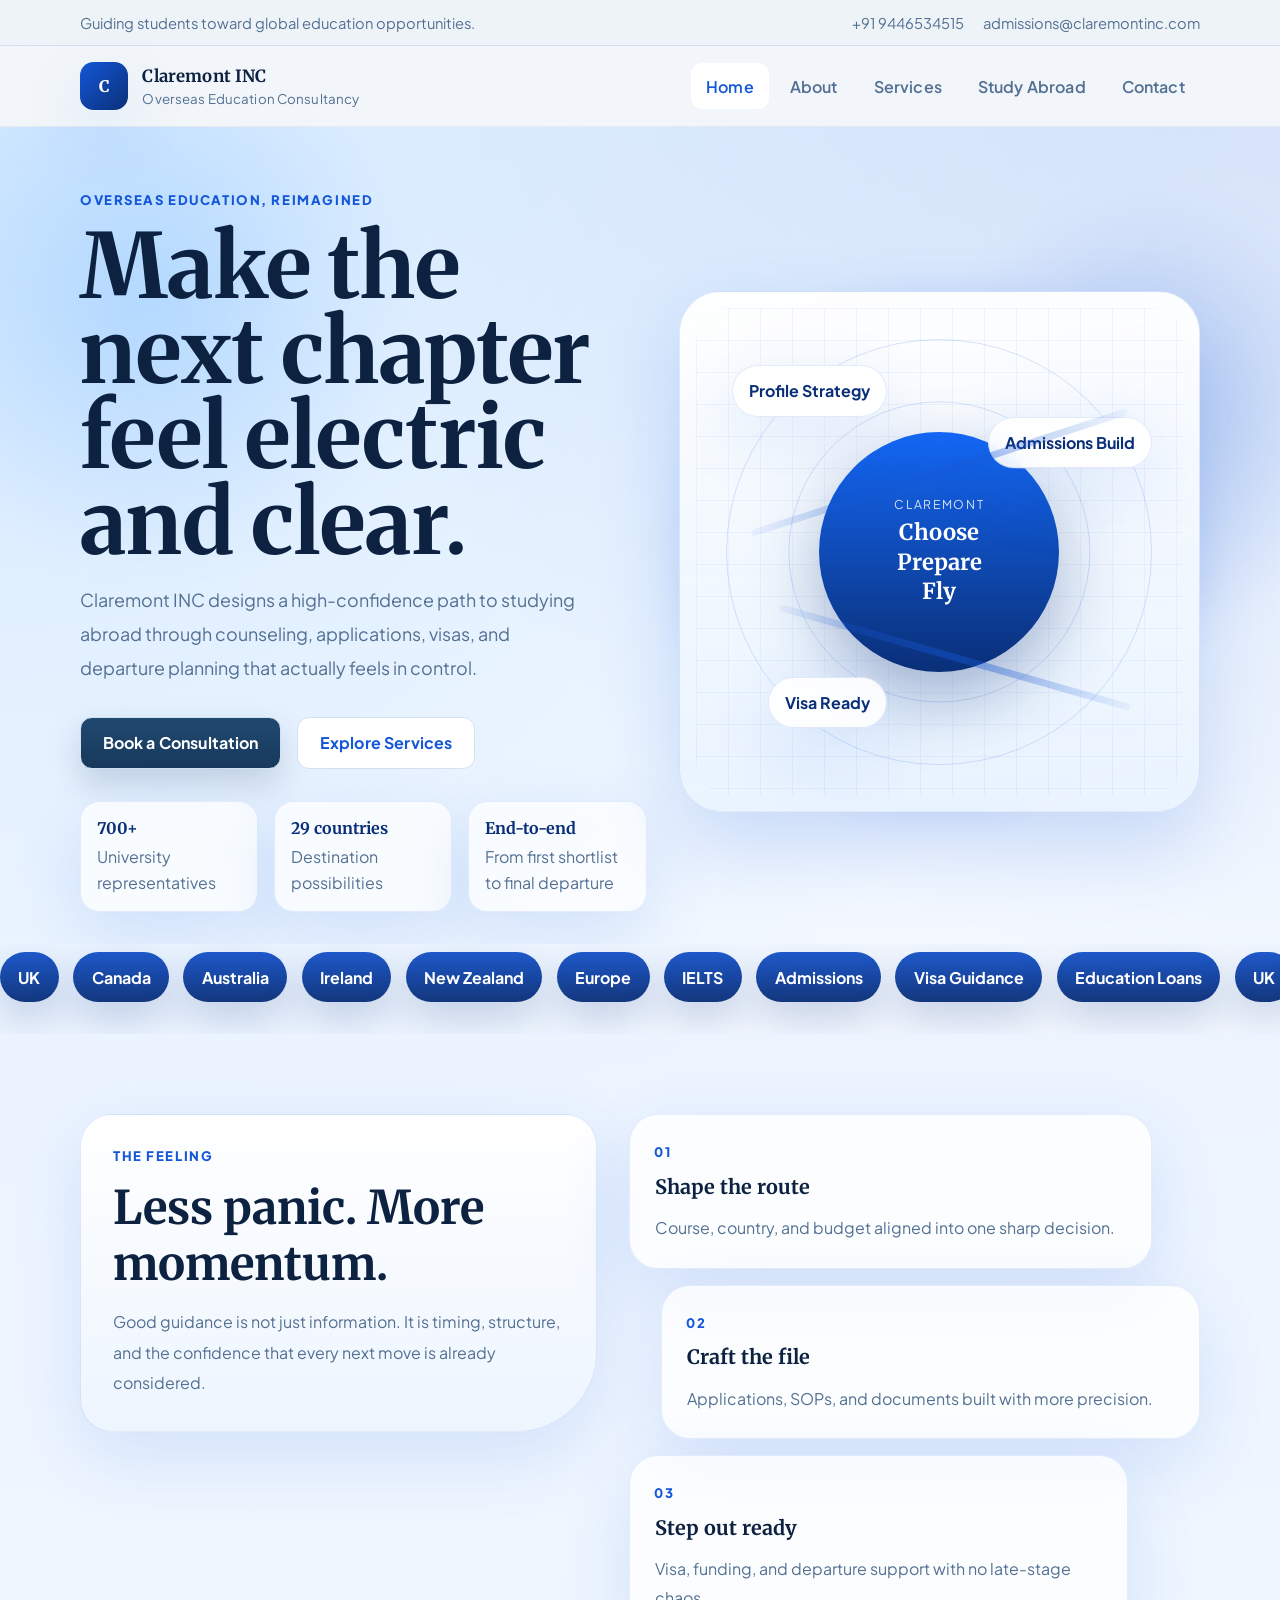
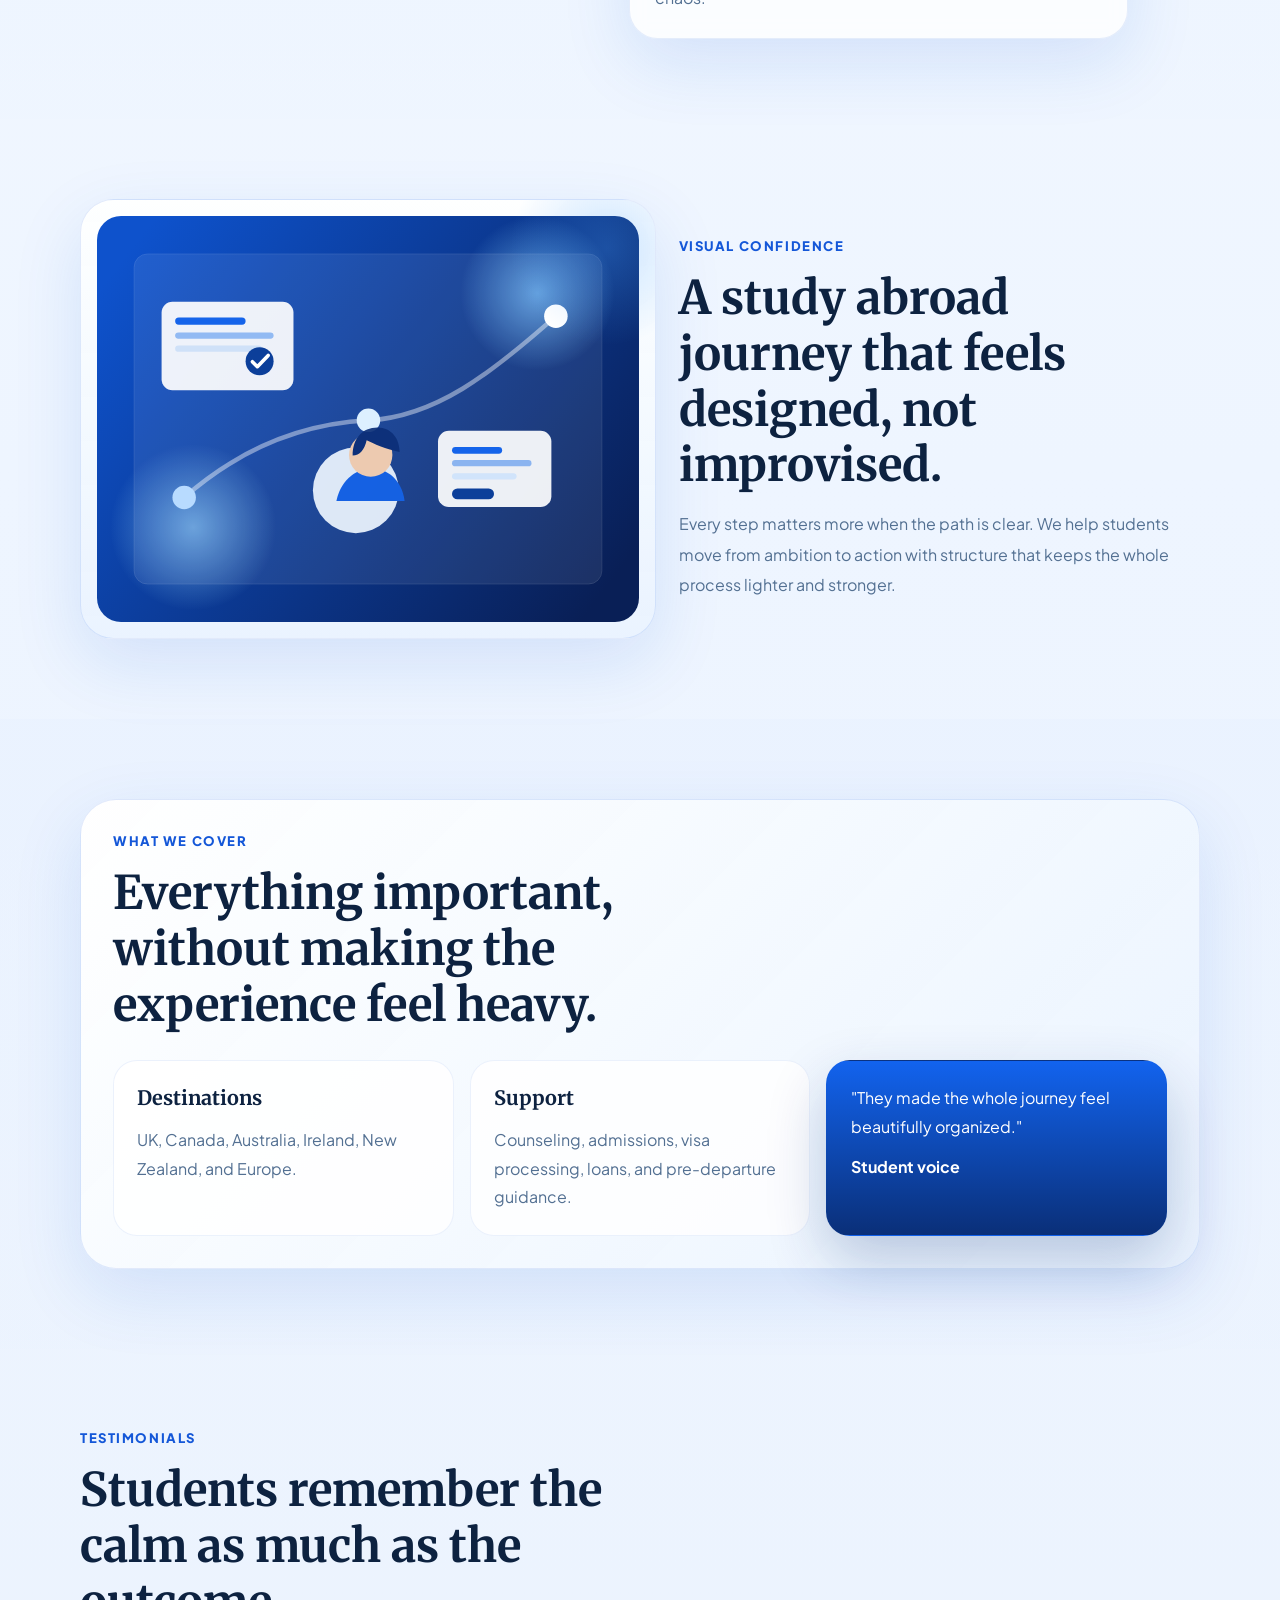
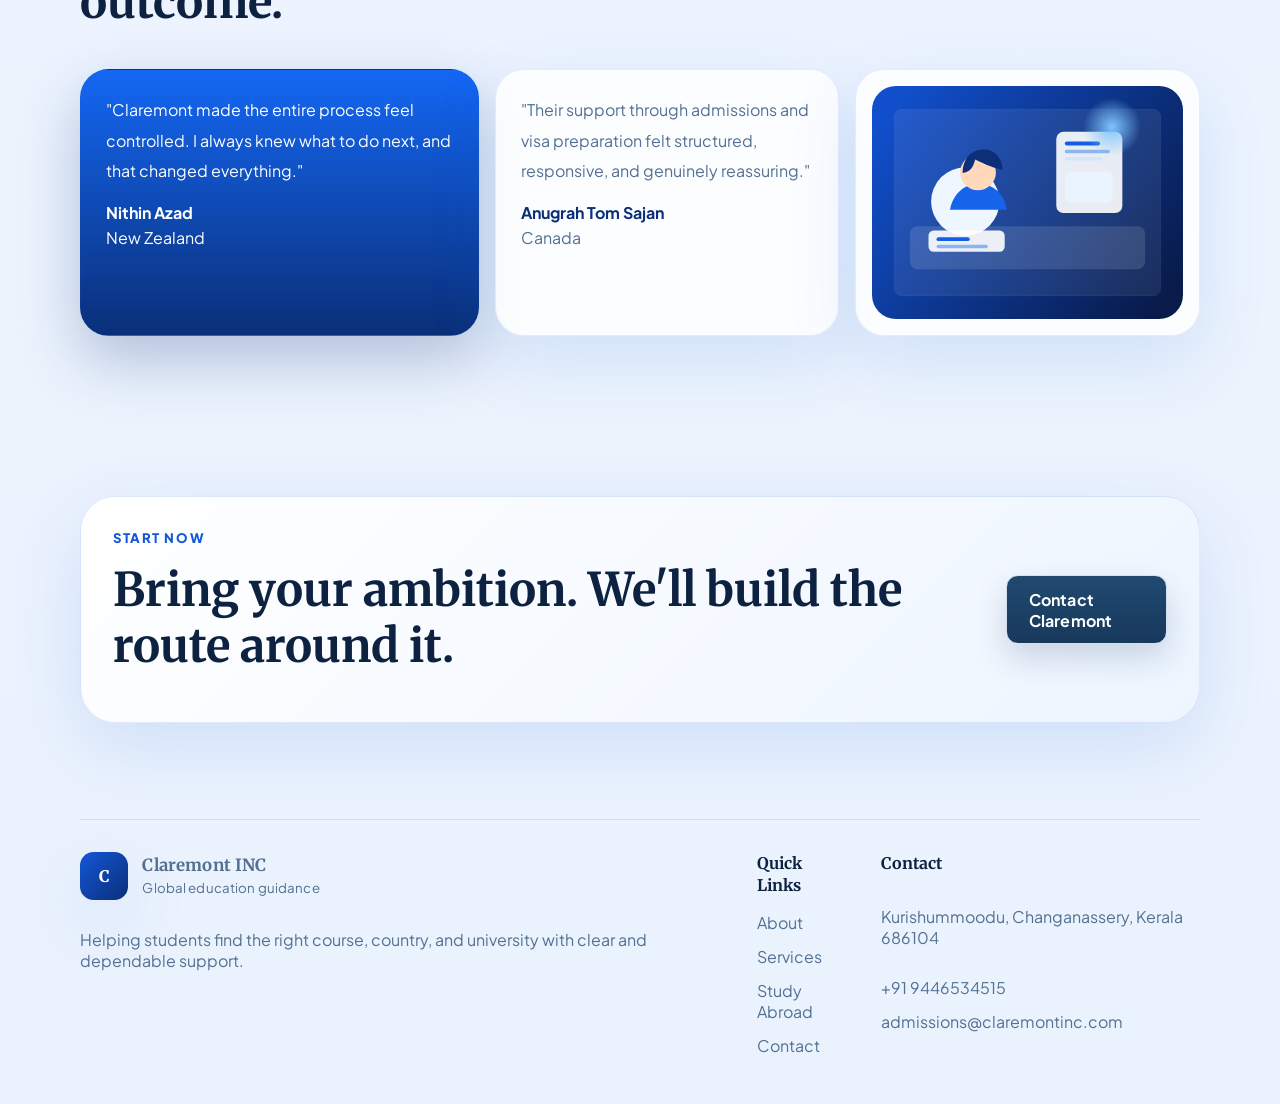
==== commit 8e7aacf8: "Add visual assets and testimonial sections" ====
--- a/index.html
+++ b/index.html
@@ -147,6 +147,19 @@
       </section>
 
       <section class="section">
+        <div class="container image-showcase">
+          <div class="image-showcase__figure image-showcase__figure--large" data-reveal>
+            <img src="assets/students-journey.svg" alt="Illustration of a student's guided study abroad journey">
+          </div>
+          <div class="image-showcase__copy" data-reveal>
+            <p class="eyebrow">Visual confidence</p>
+            <h2>A study abroad journey that feels designed, not improvised.</h2>
+            <p>Every step matters more when the path is clear. We help students move from ambition to action with structure that keeps the whole process lighter and stronger.</p>
+          </div>
+        </div>
+      </section>
+
+      <section class="section section--panel">
         <div class="container halo-panel" data-reveal>
           <div class="halo-panel__copy">
             <p class="eyebrow">What we cover</p>
@@ -165,6 +178,30 @@
               <p>"They made the whole journey feel beautifully organized."</p>
               <span>Student voice</span>
             </div>
+          </div>
+        </div>
+      </section>
+
+      <section class="section">
+        <div class="container testimonial-stage">
+          <div class="testimonial-stage__intro" data-reveal>
+            <p class="eyebrow">Testimonials</p>
+            <h2>Students remember the calm as much as the outcome.</h2>
+          </div>
+          <div class="testimonial-stage__grid">
+            <article class="testimonial-panel testimonial-panel--featured" data-reveal>
+              <p>"Claremont made the entire process feel controlled. I always knew what to do next, and that changed everything."</p>
+              <strong>Nithin Azad</strong>
+              <span>New Zealand</span>
+            </article>
+            <article class="testimonial-panel" data-reveal>
+              <p>"Their support through admissions and visa preparation felt structured, responsive, and genuinely reassuring."</p>
+              <strong>Anugrah Tom Sajan</strong>
+              <span>Canada</span>
+            </article>
+            <article class="testimonial-panel testimonial-panel--image" data-reveal>
+              <img src="assets/mentor-desk.svg" alt="Illustration representing guided student counseling">
+            </article>
           </div>
         </div>
       </section>
--- a/styles.css
+++ b/styles.css
@@ -2133,6 +2133,138 @@
   color: white;
 }
 
+.image-showcase {
+  display: grid;
+  grid-template-columns: 1.05fr 0.95fr;
+  gap: 1.4rem;
+  align-items: center;
+}
+
+.image-showcase--reverse {
+  grid-template-columns: 0.95fr 1.05fr;
+}
+
+.image-showcase__figure {
+  position: relative;
+  padding: 1rem;
+  border-radius: 2.1rem;
+  background: linear-gradient(180deg, rgba(255, 255, 255, 0.94), rgba(233, 243, 255, 0.9));
+  border: 1px solid rgba(20, 87, 216, 0.12);
+  box-shadow: var(--shadow);
+  overflow: hidden;
+}
+
+.image-showcase__figure::before {
+  content: "";
+  position: absolute;
+  width: 12rem;
+  height: 12rem;
+  top: -3rem;
+  right: -3rem;
+  border-radius: 50%;
+  background: radial-gradient(circle, rgba(74, 163, 255, 0.28), transparent 72%);
+  animation: drift 10s ease-in-out infinite;
+}
+
+.image-showcase__figure img,
+.testimonial-panel--image img {
+  display: block;
+  width: 100%;
+  height: auto;
+  border-radius: 1.5rem;
+}
+
+.image-showcase__copy {
+  max-width: 32rem;
+}
+
+.image-showcase__copy p:last-child {
+  margin: 0;
+  color: var(--muted);
+  line-height: 1.9;
+}
+
+.testimonial-stage {
+  display: grid;
+  gap: 1.5rem;
+}
+
+.testimonial-stage__intro {
+  max-width: 36rem;
+}
+
+.testimonial-stage__grid {
+  display: grid;
+  grid-template-columns: 1.1fr 0.95fr 0.95fr;
+  gap: 1rem;
+  align-items: stretch;
+}
+
+.testimonial-panel {
+  padding: 1.55rem;
+  border-radius: 1.8rem;
+  background: rgba(255, 255, 255, 0.82);
+  border: 1px solid rgba(20, 87, 216, 0.1);
+  box-shadow: var(--shadow);
+}
+
+.testimonial-panel--featured {
+  background: linear-gradient(180deg, #1467f4, #0a2f78);
+  box-shadow: 0 24px 60px rgba(10, 47, 120, 0.26);
+}
+
+.testimonial-panel p {
+  margin: 0 0 1rem;
+  line-height: 1.9;
+  color: var(--muted);
+}
+
+.testimonial-panel strong,
+.testimonial-panel span {
+  display: block;
+}
+
+.testimonial-panel strong {
+  color: var(--brand-deep);
+}
+
+.testimonial-panel span {
+  margin-top: 0.25rem;
+  color: var(--muted);
+}
+
+.testimonial-panel--featured p,
+.testimonial-panel--featured strong,
+.testimonial-panel--featured span {
+  color: white;
+}
+
+.testimonial-panel--image {
+  padding: 1rem;
+  overflow: hidden;
+}
+
+.quote-banner {
+  padding: 1.9rem 2rem;
+  border-radius: 2rem;
+  background: linear-gradient(135deg, rgba(255, 255, 255, 0.96), rgba(233, 243, 255, 0.92));
+  border: 1px solid rgba(20, 87, 216, 0.12);
+  box-shadow: var(--shadow);
+}
+
+.quote-banner p {
+  margin: 0 0 0.8rem;
+  font-family: "Merriweather", serif;
+  font-size: clamp(1.3rem, 3vw, 2rem);
+  line-height: 1.7;
+  color: var(--brand-deep);
+}
+
+.quote-banner span {
+  color: var(--brand);
+  font-weight: 700;
+}
+
 [data-reveal] {
   opacity: 0;
   transform: translateY(26px) scale(0.98);
@@ -2624,6 +2756,8 @@
   .inner-hero__grid,
   .narrative-grid,
   .vision-grid,
+  .image-showcase,
+  .image-showcase--reverse,
   .contact-stage,
   .split-panel,
   .content-grid,
@@ -2651,6 +2785,7 @@
   .service-spectrum,
   .atlas-grid,
   .halo-panel__cards,
+  .testimonial-stage__grid,
   .blueprint-grid,
   .country-stack {
     grid-template-columns: 1fr;
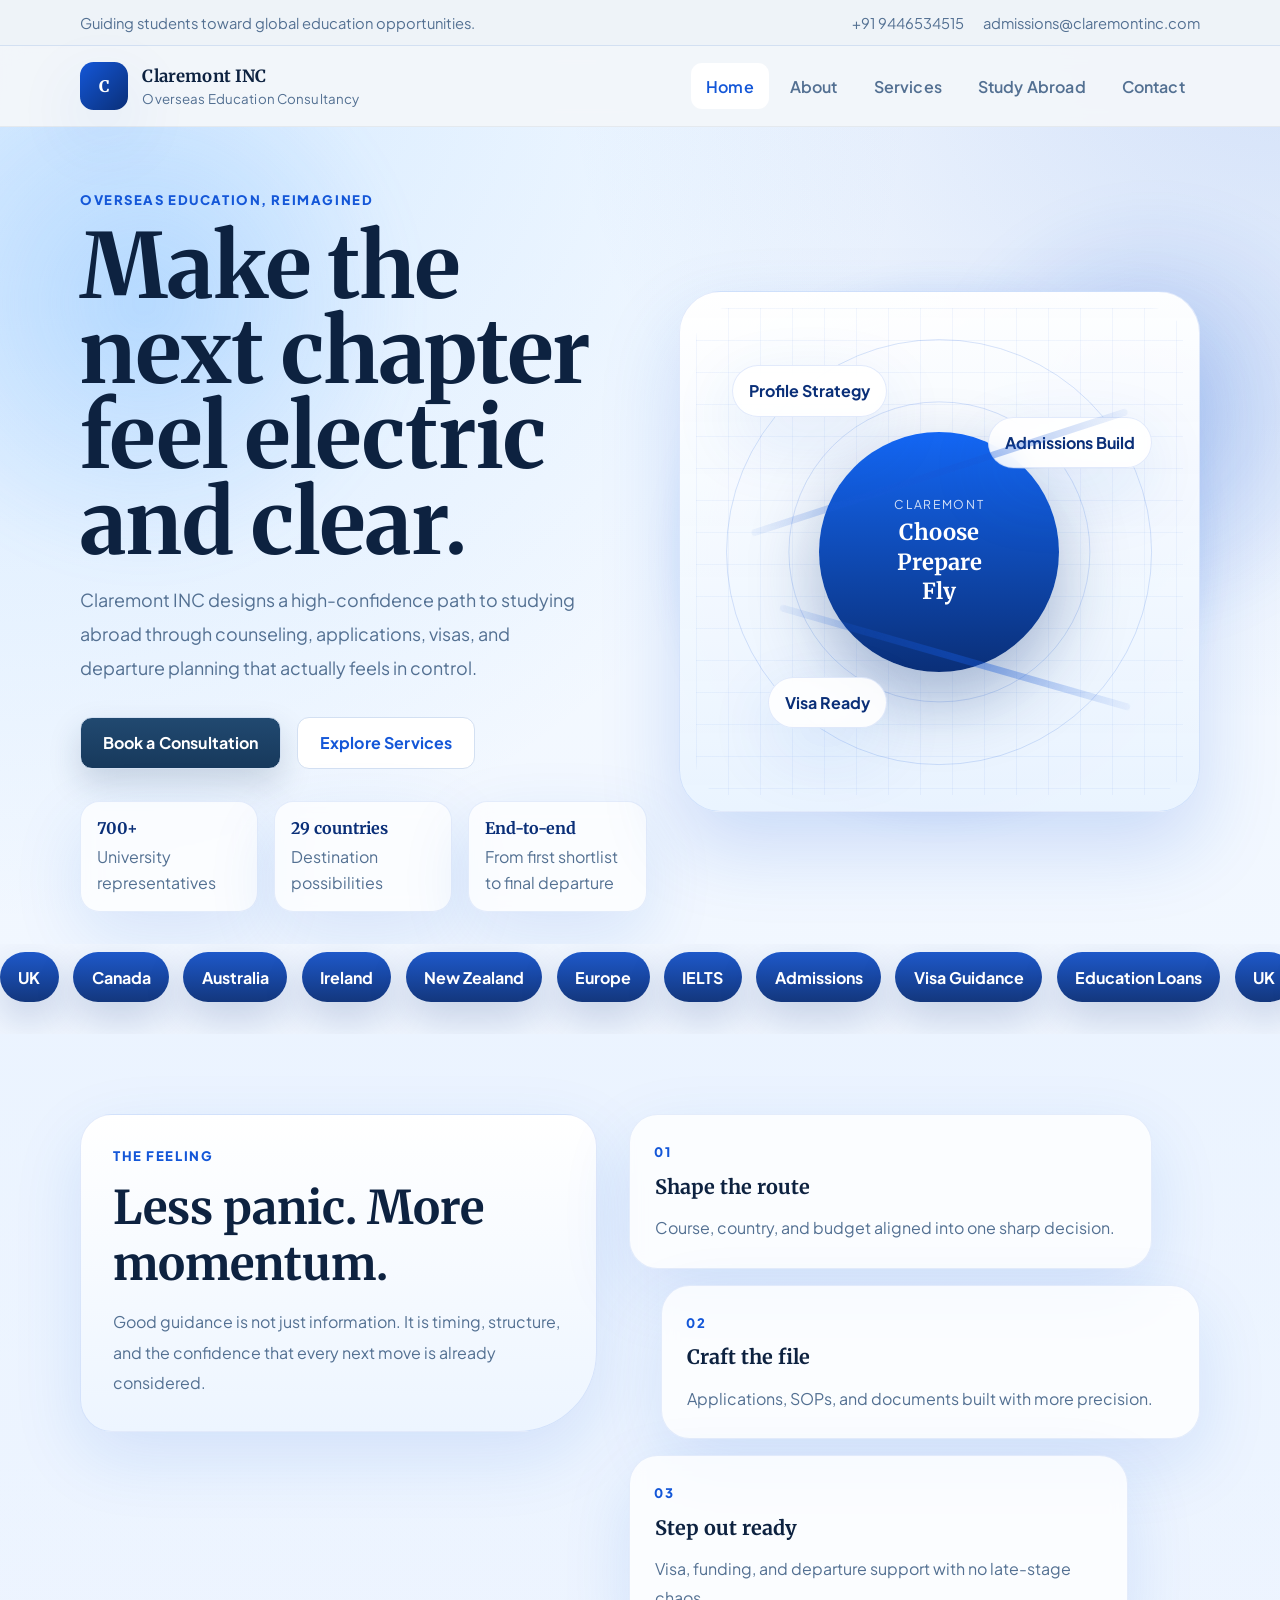
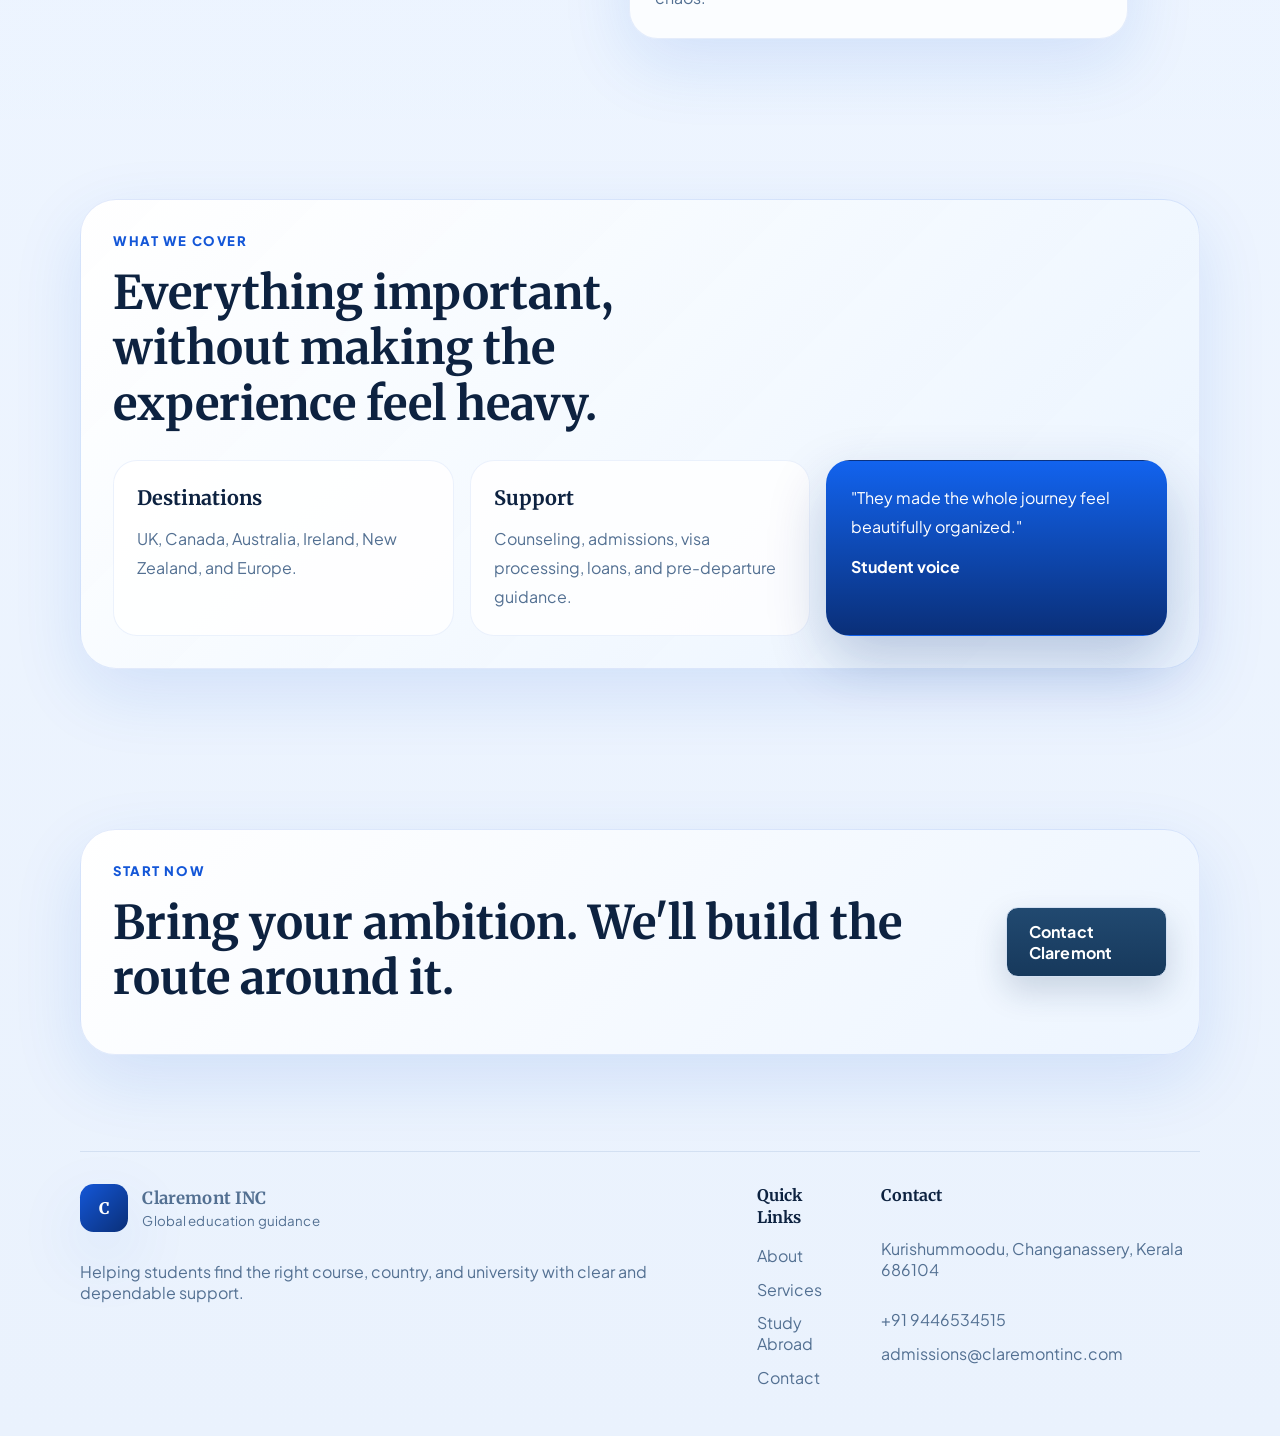
==== commit d0be2235: "Revert "Add visual assets and testimonial sections" This reverts commit 8e7aacf8ae39d4383c7aba12c3ae" ====
--- a/index.html
+++ b/index.html
@@ -147,19 +147,6 @@
       </section>
 
       <section class="section">
-        <div class="container image-showcase">
-          <div class="image-showcase__figure image-showcase__figure--large" data-reveal>
-            <img src="assets/students-journey.svg" alt="Illustration of a student's guided study abroad journey">
-          </div>
-          <div class="image-showcase__copy" data-reveal>
-            <p class="eyebrow">Visual confidence</p>
-            <h2>A study abroad journey that feels designed, not improvised.</h2>
-            <p>Every step matters more when the path is clear. We help students move from ambition to action with structure that keeps the whole process lighter and stronger.</p>
-          </div>
-        </div>
-      </section>
-
-      <section class="section section--panel">
         <div class="container halo-panel" data-reveal>
           <div class="halo-panel__copy">
             <p class="eyebrow">What we cover</p>
@@ -178,30 +165,6 @@
               <p>"They made the whole journey feel beautifully organized."</p>
               <span>Student voice</span>
             </div>
-          </div>
-        </div>
-      </section>
-
-      <section class="section">
-        <div class="container testimonial-stage">
-          <div class="testimonial-stage__intro" data-reveal>
-            <p class="eyebrow">Testimonials</p>
-            <h2>Students remember the calm as much as the outcome.</h2>
-          </div>
-          <div class="testimonial-stage__grid">
-            <article class="testimonial-panel testimonial-panel--featured" data-reveal>
-              <p>"Claremont made the entire process feel controlled. I always knew what to do next, and that changed everything."</p>
-              <strong>Nithin Azad</strong>
-              <span>New Zealand</span>
-            </article>
-            <article class="testimonial-panel" data-reveal>
-              <p>"Their support through admissions and visa preparation felt structured, responsive, and genuinely reassuring."</p>
-              <strong>Anugrah Tom Sajan</strong>
-              <span>Canada</span>
-            </article>
-            <article class="testimonial-panel testimonial-panel--image" data-reveal>
-              <img src="assets/mentor-desk.svg" alt="Illustration representing guided student counseling">
-            </article>
           </div>
         </div>
       </section>
--- a/styles.css
+++ b/styles.css
@@ -2133,138 +2133,6 @@
   color: white;
 }
 
-.image-showcase {
-  display: grid;
-  grid-template-columns: 1.05fr 0.95fr;
-  gap: 1.4rem;
-  align-items: center;
-}
-
-.image-showcase--reverse {
-  grid-template-columns: 0.95fr 1.05fr;
-}
-
-.image-showcase__figure {
-  position: relative;
-  padding: 1rem;
-  border-radius: 2.1rem;
-  background: linear-gradient(180deg, rgba(255, 255, 255, 0.94), rgba(233, 243, 255, 0.9));
-  border: 1px solid rgba(20, 87, 216, 0.12);
-  box-shadow: var(--shadow);
-  overflow: hidden;
-}
-
-.image-showcase__figure::before {
-  content: "";
-  position: absolute;
-  width: 12rem;
-  height: 12rem;
-  top: -3rem;
-  right: -3rem;
-  border-radius: 50%;
-  background: radial-gradient(circle, rgba(74, 163, 255, 0.28), transparent 72%);
-  animation: drift 10s ease-in-out infinite;
-}
-
-.image-showcase__figure img,
-.testimonial-panel--image img {
-  display: block;
-  width: 100%;
-  height: auto;
-  border-radius: 1.5rem;
-}
-
-.image-showcase__copy {
-  max-width: 32rem;
-}
-
-.image-showcase__copy p:last-child {
-  margin: 0;
-  color: var(--muted);
-  line-height: 1.9;
-}
-
-.testimonial-stage {
-  display: grid;
-  gap: 1.5rem;
-}
-
-.testimonial-stage__intro {
-  max-width: 36rem;
-}
-
-.testimonial-stage__grid {
-  display: grid;
-  grid-template-columns: 1.1fr 0.95fr 0.95fr;
-  gap: 1rem;
-  align-items: stretch;
-}
-
-.testimonial-panel {
-  padding: 1.55rem;
-  border-radius: 1.8rem;
-  background: rgba(255, 255, 255, 0.82);
-  border: 1px solid rgba(20, 87, 216, 0.1);
-  box-shadow: var(--shadow);
-}
-
-.testimonial-panel--featured {
-  background: linear-gradient(180deg, #1467f4, #0a2f78);
-  box-shadow: 0 24px 60px rgba(10, 47, 120, 0.26);
-}
-
-.testimonial-panel p {
-  margin: 0 0 1rem;
-  line-height: 1.9;
-  color: var(--muted);
-}
-
-.testimonial-panel strong,
-.testimonial-panel span {
-  display: block;
-}
-
-.testimonial-panel strong {
-  color: var(--brand-deep);
-}
-
-.testimonial-panel span {
-  margin-top: 0.25rem;
-  color: var(--muted);
-}
-
-.testimonial-panel--featured p,
-.testimonial-panel--featured strong,
-.testimonial-panel--featured span {
-  color: white;
-}
-
-.testimonial-panel--image {
-  padding: 1rem;
-  overflow: hidden;
-}
-
-.quote-banner {
-  padding: 1.9rem 2rem;
-  border-radius: 2rem;
-  background: linear-gradient(135deg, rgba(255, 255, 255, 0.96), rgba(233, 243, 255, 0.92));
-  border: 1px solid rgba(20, 87, 216, 0.12);
-  box-shadow: var(--shadow);
-}
-
-.quote-banner p {
-  margin: 0 0 0.8rem;
-  font-family: "Merriweather", serif;
-  font-size: clamp(1.3rem, 3vw, 2rem);
-  line-height: 1.7;
-  color: var(--brand-deep);
-}
-
-.quote-banner span {
-  color: var(--brand);
-  font-weight: 700;
-}
-
 [data-reveal] {
   opacity: 0;
   transform: translateY(26px) scale(0.98);
@@ -2756,8 +2624,6 @@
   .inner-hero__grid,
   .narrative-grid,
   .vision-grid,
-  .image-showcase,
-  .image-showcase--reverse,
   .contact-stage,
   .split-panel,
   .content-grid,
@@ -2785,7 +2651,6 @@
   .service-spectrum,
   .atlas-grid,
   .halo-panel__cards,
-  .testimonial-stage__grid,
   .blueprint-grid,
   .country-stack {
     grid-template-columns: 1fr;
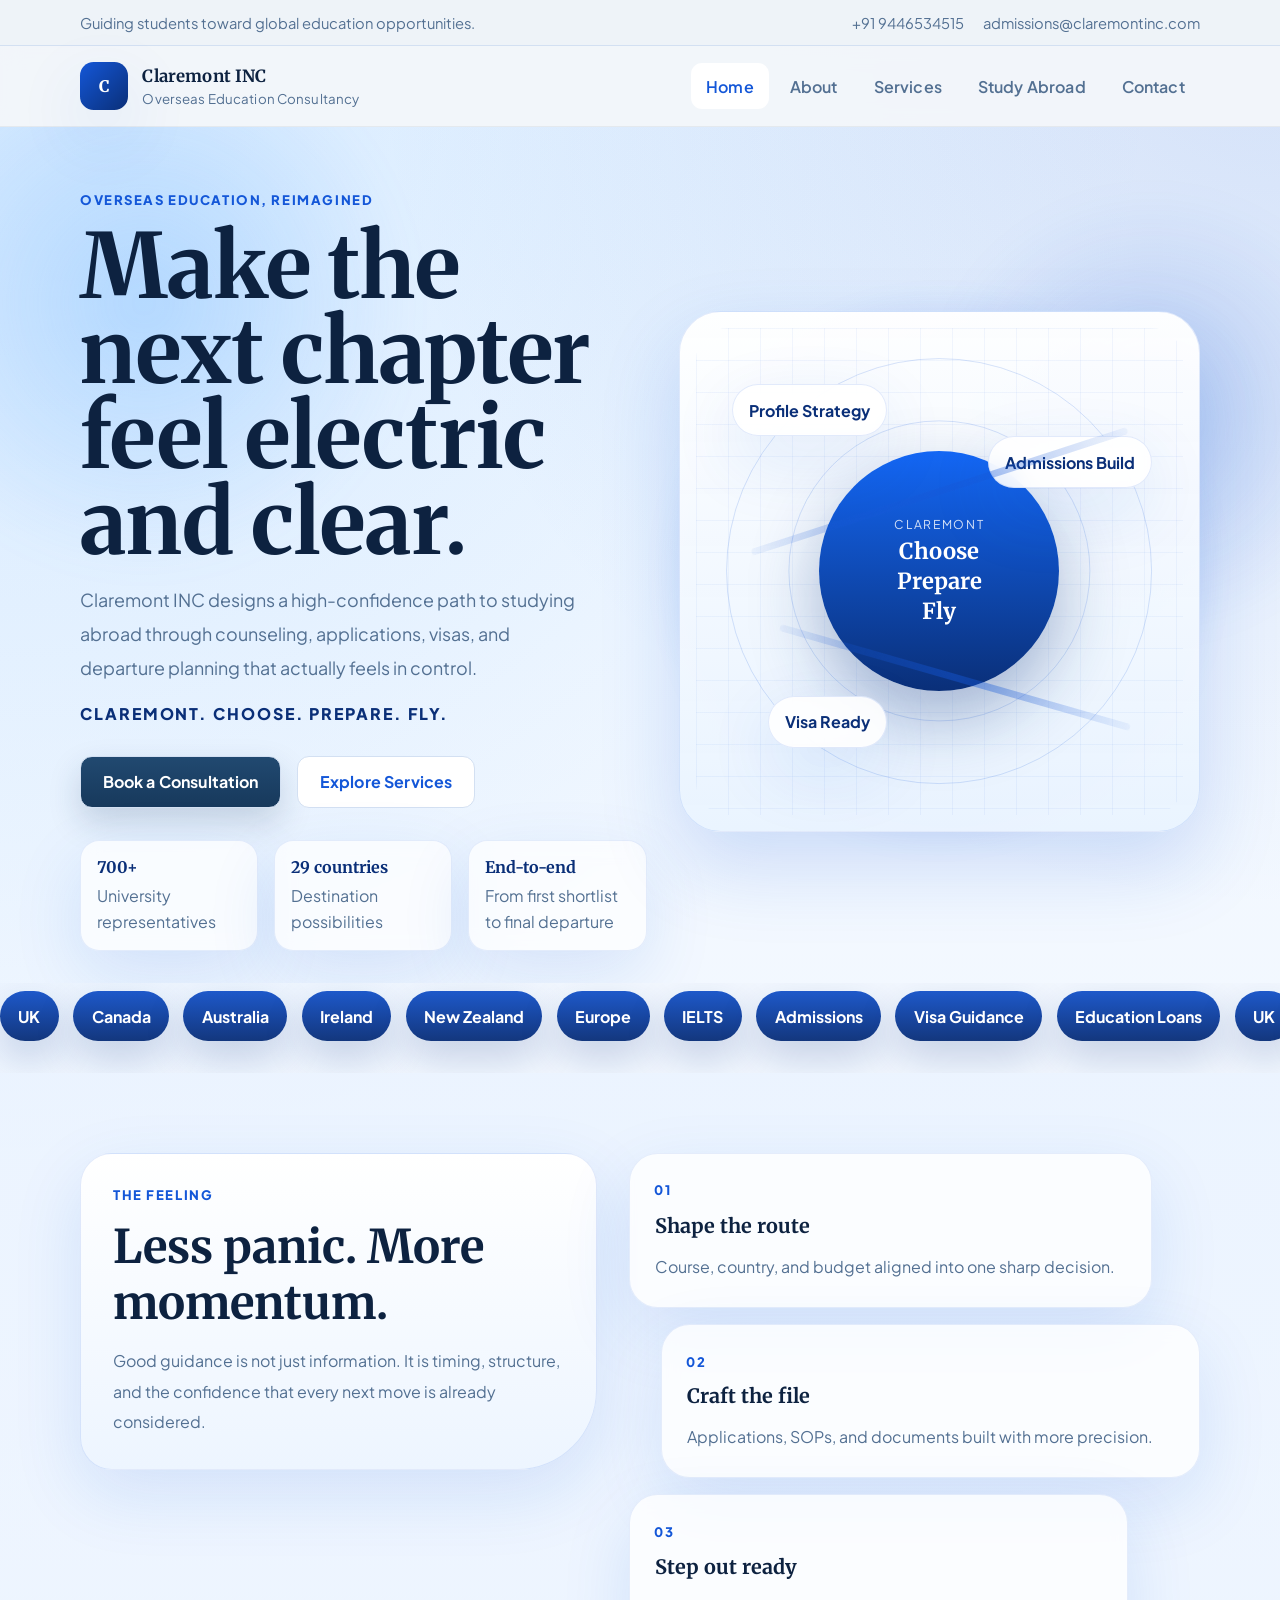
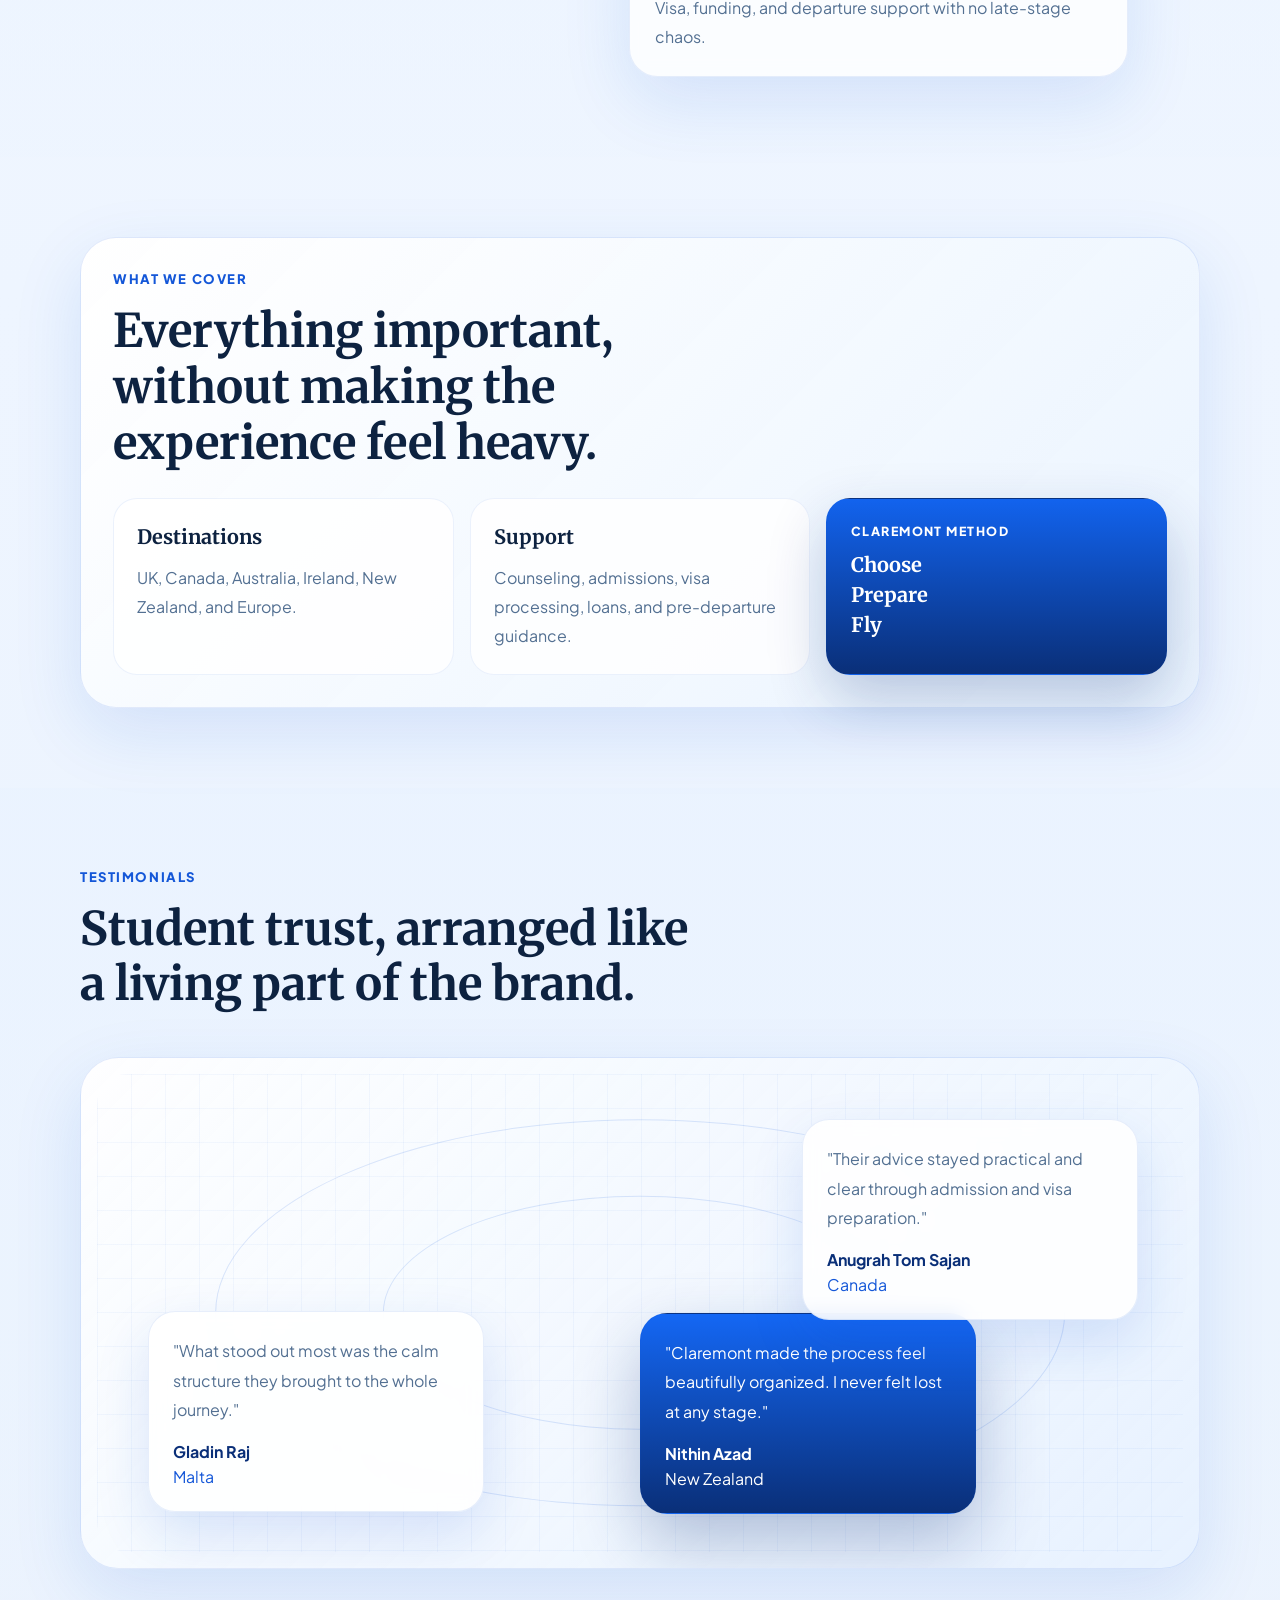
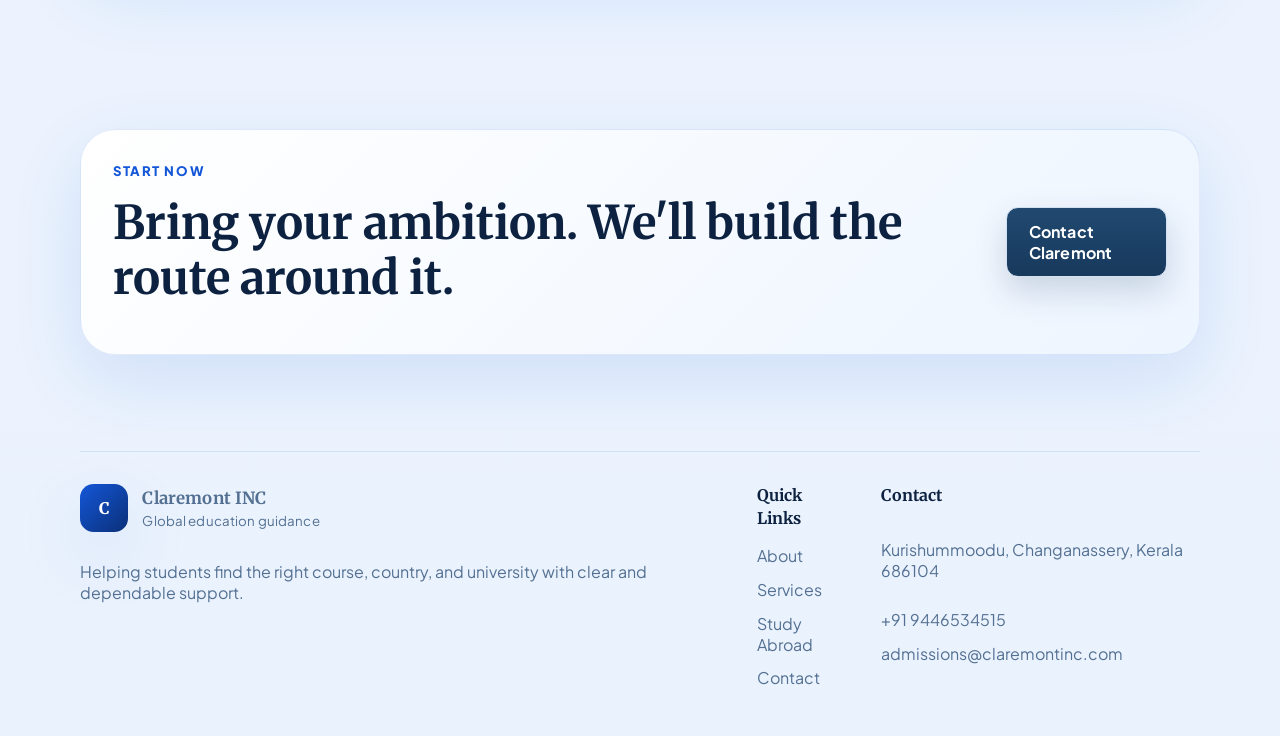
==== commit 5a7af6d3: "Update homepage testimonials and Claremont mantra" ====
--- a/index.html
+++ b/index.html
@@ -52,6 +52,7 @@
             <p class="eyebrow">Overseas education, reimagined</p>
             <h1>Make the next chapter feel electric and clear.</h1>
             <p class="lead">Claremont INC designs a high-confidence path to studying abroad through counseling, applications, visas, and departure planning that actually feels in control.</p>
+            <p class="hero-mantra">Claremont. Choose. Prepare. Fly.</p>
             <div class="hero__actions">
               <a class="button button--primary" href="contact.html">Book a Consultation</a>
               <a class="button button--secondary" href="services.html">Explore Services</a>
@@ -161,10 +162,40 @@
               <h3>Support</h3>
               <p>Counseling, admissions, visa processing, loans, and pre-departure guidance.</p>
             </div>
-            <div class="halo-card halo-card--quote">
-              <p>"They made the whole journey feel beautifully organized."</p>
-              <span>Student voice</span>
-            </div>
+            <div class="halo-card halo-card--mantra">
+              <span>Claremont method</span>
+              <strong>Choose</strong>
+              <strong>Prepare</strong>
+              <strong>Fly</strong>
+            </div>
+          </div>
+        </div>
+      </section>
+
+      <section class="section section--aurora">
+        <div class="container testimonial-orbit" data-reveal>
+          <div class="testimonial-orbit__intro">
+            <p class="eyebrow">Testimonials</p>
+            <h2>Student trust, arranged like a living part of the brand.</h2>
+          </div>
+          <div class="testimonial-orbit__stage">
+            <article class="orbit-testimony orbit-testimony--featured" data-reveal>
+              <p>"Claremont made the process feel beautifully organized. I never felt lost at any stage."</p>
+              <strong>Nithin Azad</strong>
+              <span>New Zealand</span>
+            </article>
+            <article class="orbit-testimony orbit-testimony--upper" data-reveal>
+              <p>"Their advice stayed practical and clear through admission and visa preparation."</p>
+              <strong>Anugrah Tom Sajan</strong>
+              <span>Canada</span>
+            </article>
+            <article class="orbit-testimony orbit-testimony--lower" data-reveal>
+              <p>"What stood out most was the calm structure they brought to the whole journey."</p>
+              <strong>Gladin Raj</strong>
+              <span>Malta</span>
+            </article>
+            <div class="orbit-trace orbit-trace--one"></div>
+            <div class="orbit-trace orbit-trace--two"></div>
           </div>
         </div>
       </section>
--- a/styles.css
+++ b/styles.css
@@ -1570,6 +1570,14 @@
   line-height: 1.9;
 }
 
+.hero-mantra {
+  margin: 1.1rem 0 0;
+  color: var(--brand-deep);
+  font-weight: 800;
+  letter-spacing: 0.12em;
+  text-transform: uppercase;
+}
+
 .cinema-hero__stats {
   display: grid;
   grid-template-columns: repeat(3, 1fr);
@@ -1881,6 +1889,140 @@
   display: block;
   margin-top: 0.9rem;
   font-weight: 700;
+}
+
+.halo-card--mantra {
+  background: linear-gradient(180deg, #1263ee, #0a2f78);
+  box-shadow: 0 24px 58px rgba(10, 47, 120, 0.24);
+}
+
+.halo-card--mantra span,
+.halo-card--mantra strong {
+  color: white;
+}
+
+.halo-card--mantra span {
+  display: block;
+  margin-bottom: 0.7rem;
+  font-size: 0.78rem;
+  font-weight: 800;
+  letter-spacing: 0.12em;
+  text-transform: uppercase;
+}
+
+.halo-card--mantra strong {
+  display: block;
+  font-family: "Merriweather", serif;
+  font-size: 1.25rem;
+  line-height: 1.5;
+}
+
+.testimonial-orbit {
+  display: grid;
+  gap: 1.8rem;
+}
+
+.testimonial-orbit__intro {
+  max-width: 40rem;
+}
+
+.testimonial-orbit__stage {
+  position: relative;
+  min-height: 32rem;
+  border-radius: 2.4rem;
+  background: linear-gradient(135deg, rgba(255, 255, 255, 0.92), rgba(230, 241, 255, 0.72));
+  border: 1px solid rgba(20, 87, 216, 0.12);
+  box-shadow: var(--shadow);
+  overflow: hidden;
+}
+
+.testimonial-orbit__stage::before {
+  content: "";
+  position: absolute;
+  inset: 1rem;
+  border-radius: 1.9rem;
+  background:
+    linear-gradient(90deg, rgba(20, 87, 216, 0.04) 1px, transparent 1px),
+    linear-gradient(rgba(20, 87, 216, 0.04) 1px, transparent 1px);
+  background-size: 34px 34px;
+}
+
+.orbit-trace {
+  position: absolute;
+  inset: 50%;
+  border-radius: 50%;
+  transform: translate(-50%, -50%);
+  border: 1px solid rgba(20, 87, 216, 0.14);
+}
+
+.orbit-trace--one {
+  width: 76%;
+  height: 76%;
+  animation: spinSlow 26s linear infinite;
+}
+
+.orbit-trace--two {
+  width: 46%;
+  height: 46%;
+  animation: spinSlow 18s linear infinite reverse;
+}
+
+.orbit-testimony {
+  position: absolute;
+  z-index: 1;
+  width: min(21rem, calc(100% - 2rem));
+  padding: 1.5rem;
+  border-radius: 1.7rem;
+  background: rgba(255, 255, 255, 0.88);
+  border: 1px solid rgba(20, 87, 216, 0.1);
+  box-shadow: 0 22px 54px rgba(20, 87, 216, 0.14);
+  backdrop-filter: blur(8px);
+}
+
+.orbit-testimony p {
+  margin: 0 0 1rem;
+  color: var(--muted);
+  line-height: 1.85;
+}
+
+.orbit-testimony strong,
+.orbit-testimony span {
+  display: block;
+}
+
+.orbit-testimony strong {
+  color: var(--brand-deep);
+}
+
+.orbit-testimony span {
+  margin-top: 0.25rem;
+  color: var(--brand);
+}
+
+.orbit-testimony--featured {
+  left: 50%;
+  top: 50%;
+  transform: translate(-50%, -50%);
+  background: linear-gradient(180deg, #1467f4, #0a2f78);
+  box-shadow: 0 28px 66px rgba(10, 47, 120, 0.28);
+}
+
+.orbit-testimony--featured p,
+.orbit-testimony--featured strong,
+.orbit-testimony--featured span {
+  color: white;
+}
+
+.orbit-testimony--upper {
+  right: 5.5%;
+  top: 12%;
+  animation: bob 5.4s ease-in-out infinite;
+}
+
+.orbit-testimony--lower {
+  left: 6%;
+  bottom: 11%;
+  animation: bob 5.8s ease-in-out infinite 0.8s;
 }
 
 .finale-banner {
@@ -2651,6 +2793,7 @@
   .service-spectrum,
   .atlas-grid,
   .halo-panel__cards,
+  .testimonial-stage__grid,
   .blueprint-grid,
   .country-stack {
     grid-template-columns: 1fr;
@@ -2748,6 +2891,32 @@
   .spectrum-card--wide,
   .atlas-card--wide {
     grid-column: auto;
+  }
+
+  .testimonial-orbit__stage {
+    min-height: auto;
+    display: grid;
+    gap: 1rem;
+    padding: 1rem;
+  }
+
+  .orbit-trace {
+    display: none;
+  }
+
+  .orbit-testimony,
+  .orbit-testimony--featured,
+  .orbit-testimony--upper,
+  .orbit-testimony--lower {
+    position: relative;
+    inset: auto;
+    left: auto;
+    right: auto;
+    top: auto;
+    bottom: auto;
+    width: 100%;
+    transform: none;
+    animation: none;
   }
 
   .floating-strip--top,
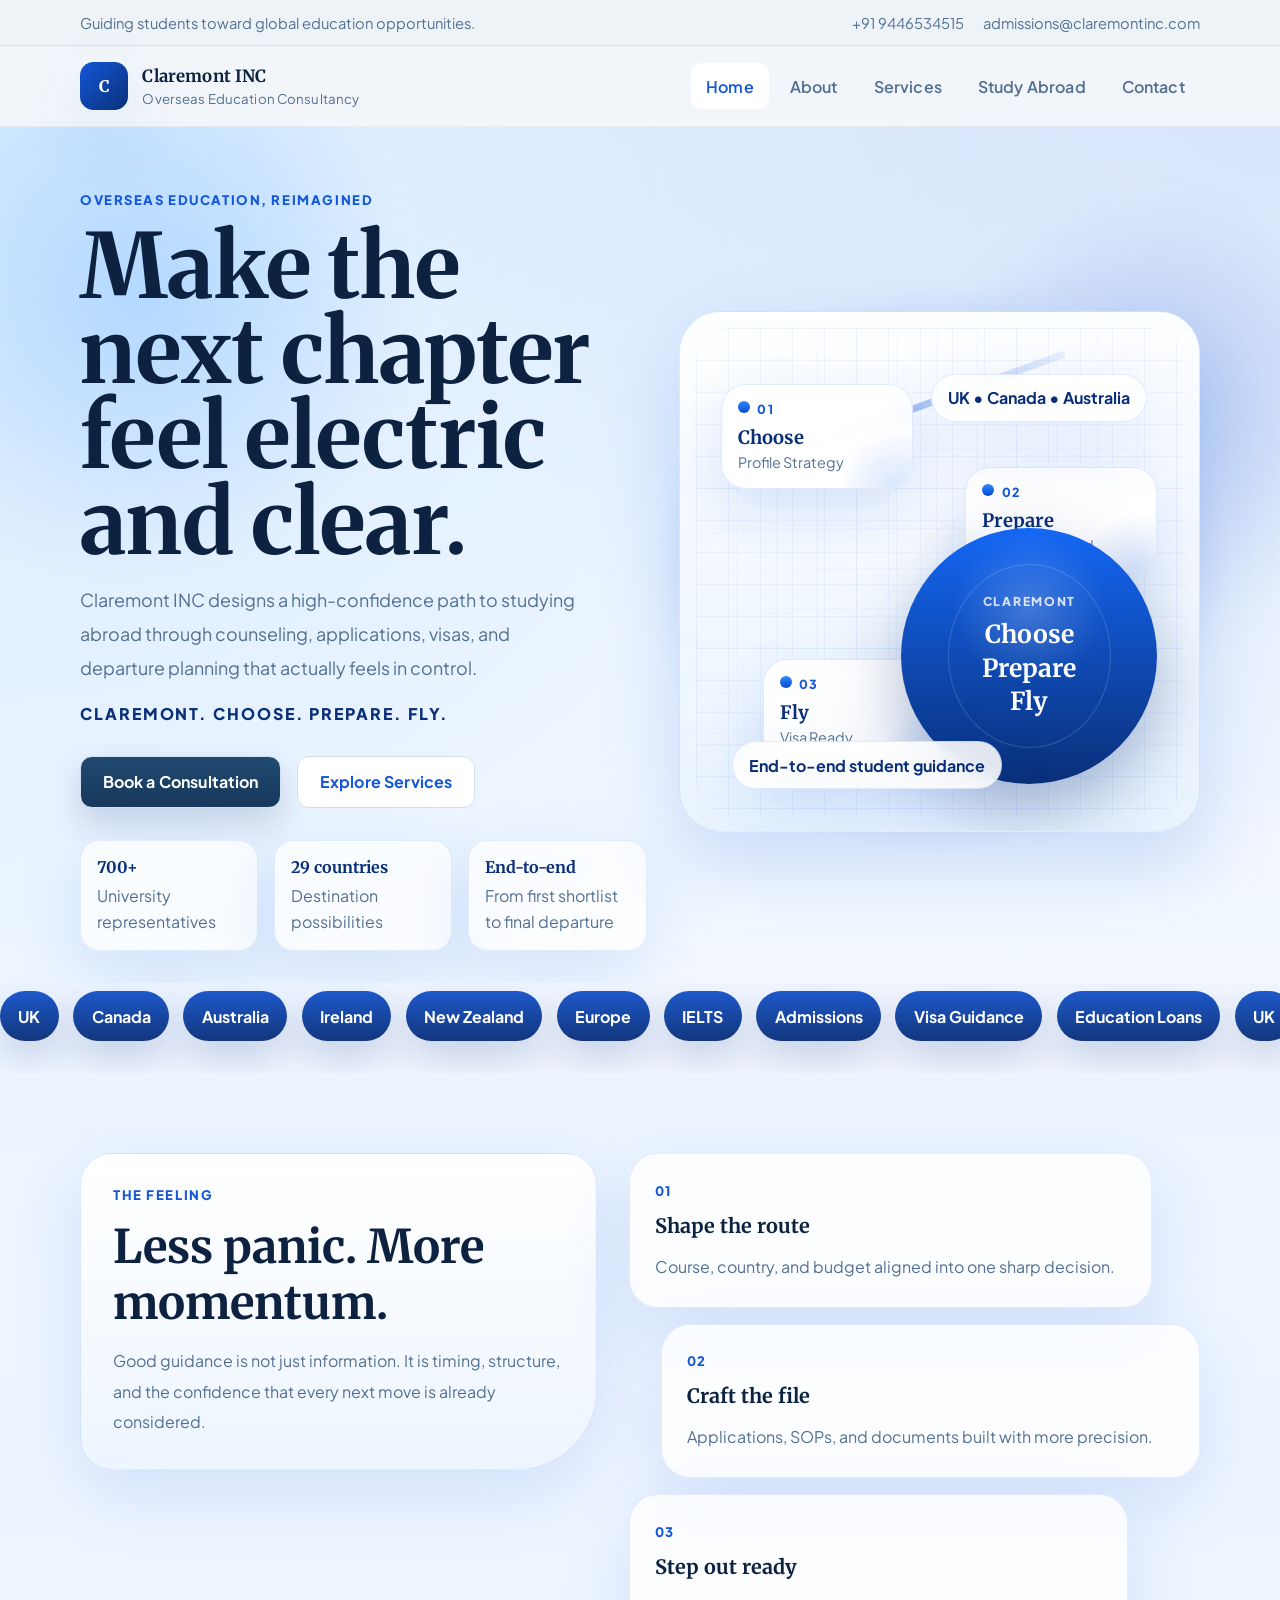
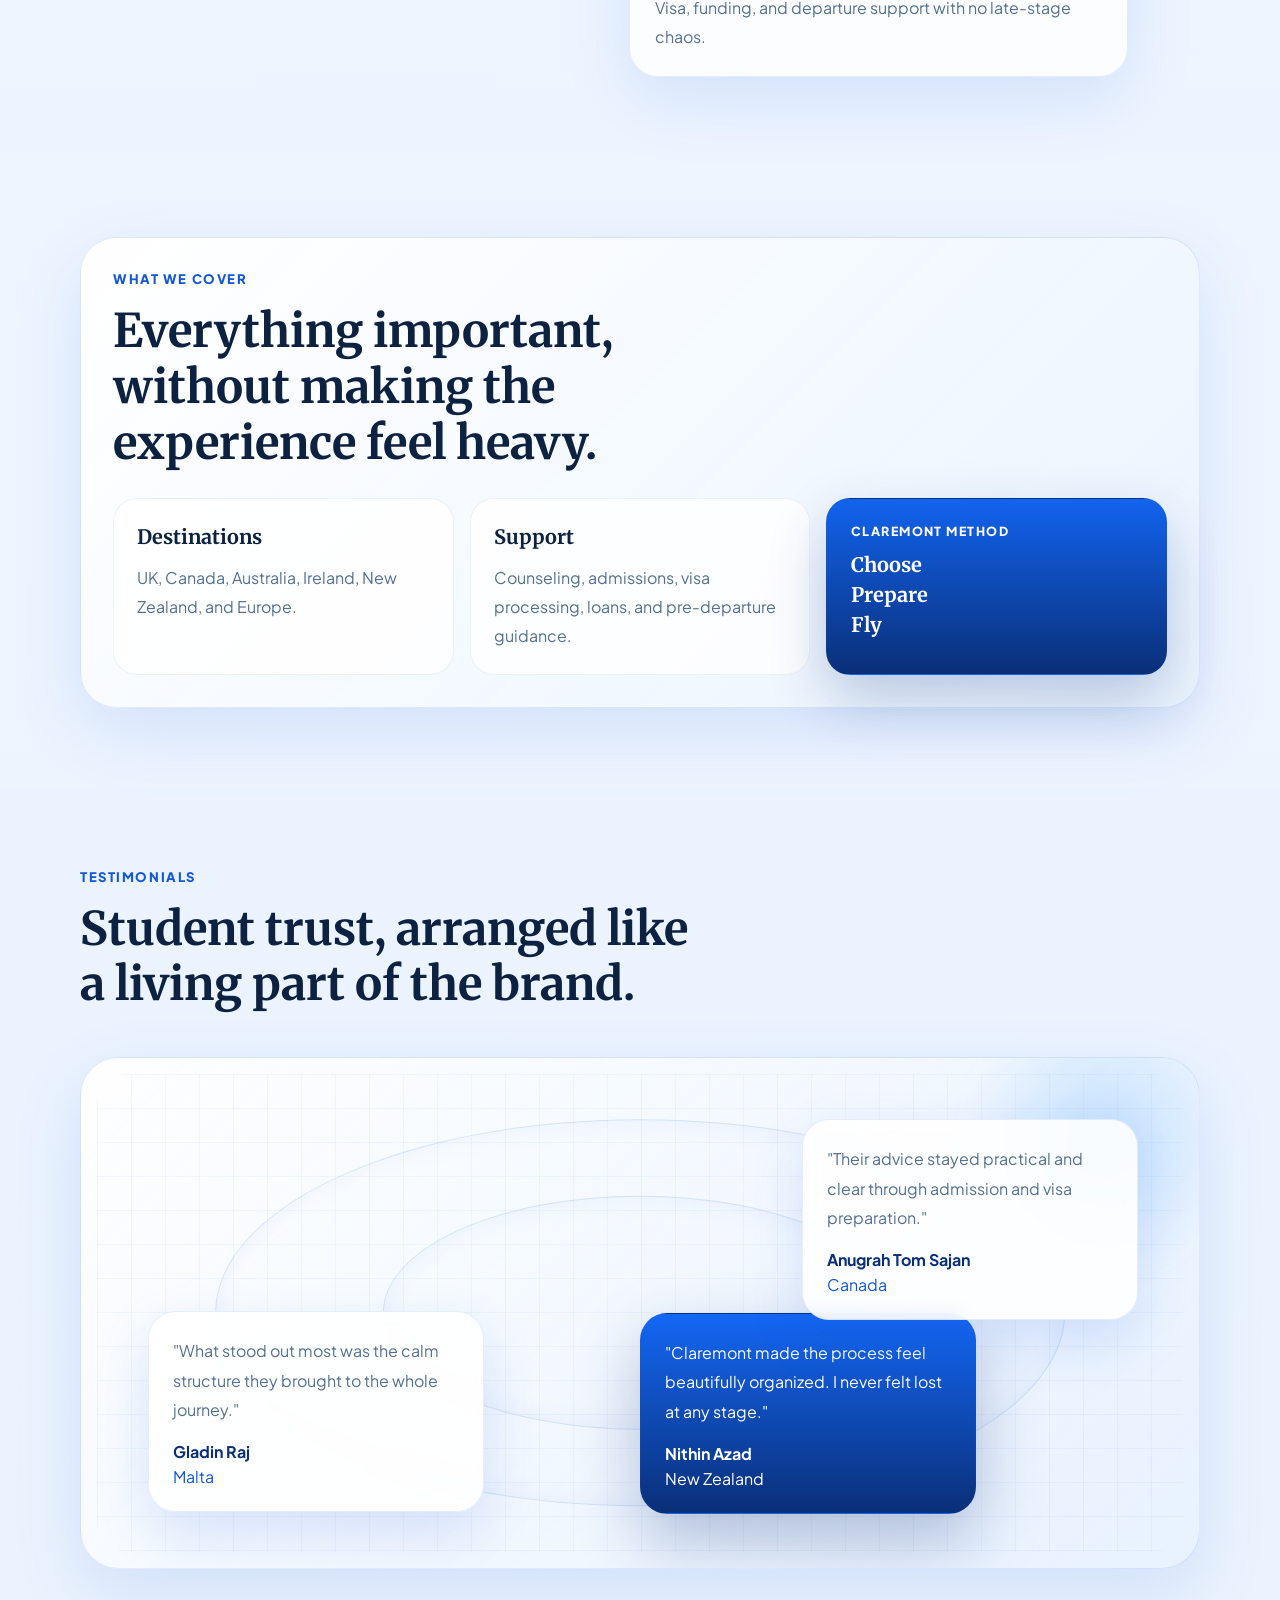
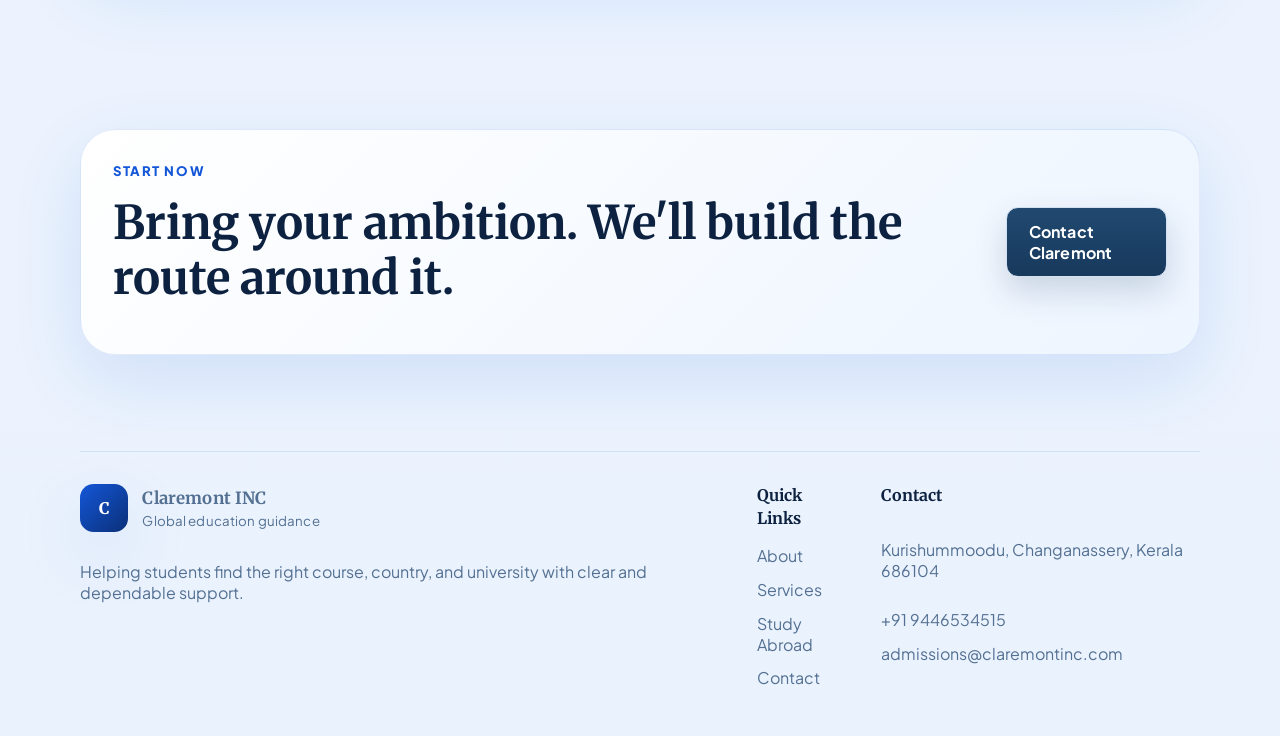
==== commit 7c86ff72: "Updated Hero Animation" ====
--- a/index.html
+++ b/index.html
@@ -76,20 +76,30 @@
           <div class="cinema-hero__visual" data-tilt>
             <div class="light-shell"></div>
             <div class="hero-composition">
-              <div class="hero-ring hero-ring--outer"></div>
-              <div class="hero-ring hero-ring--mid"></div>
-              <div class="hero-ring hero-ring--inner"></div>
-              <div class="hero-core">
-                <span>Claremont</span>
+              <div class="journey-grid"></div>
+              <div class="journey-path journey-path--one"></div>
+              <div class="journey-path journey-path--two"></div>
+              <div class="journey-node journey-node--start">
+                <span>01</span>
                 <strong>Choose</strong>
+                <small>Profile Strategy</small>
+              </div>
+              <div class="journey-node journey-node--mid">
+                <span>02</span>
                 <strong>Prepare</strong>
+                <small>Admissions Build</small>
+              </div>
+              <div class="journey-node journey-node--end">
+                <span>03</span>
                 <strong>Fly</strong>
-              </div>
-              <div class="float-card float-card--plan">Profile Strategy</div>
-              <div class="float-card float-card--apply">Admissions Build</div>
-              <div class="float-card float-card--visa">Visa Ready</div>
-              <div class="float-beam float-beam--one"></div>
-              <div class="float-beam float-beam--two"></div>
+                <small>Visa Ready</small>
+              </div>
+              <div class="journey-core">
+                <p>Claremont</p>
+                <h2>Choose<br>Prepare<br>Fly</h2>
+              </div>
+              <div class="journey-badge journey-badge--destinations">UK • Canada • Australia</div>
+              <div class="journey-badge journey-badge--support">End-to-end student guidance</div>
             </div>
           </div>
         </div>
--- a/styles.css
+++ b/styles.css
@@ -1648,111 +1648,206 @@
   background-size: 32px 32px;
 }
 
-.hero-ring {
-  position: absolute;
-  inset: 50%;
+.journey-grid {
+  position: absolute;
+  inset: 1rem;
+  border-radius: 2rem;
+  background:
+    linear-gradient(90deg, rgba(20, 87, 216, 0.05) 1px, transparent 1px),
+    linear-gradient(rgba(20, 87, 216, 0.05) 1px, transparent 1px);
+  background-size: 40px 40px;
+  mask-image: radial-gradient(circle at center, rgba(0, 0, 0, 1), rgba(0, 0, 0, 0.22));
+}
+
+.journey-path {
+  position: absolute;
+  border-radius: 999px;
+  background: linear-gradient(90deg, rgba(20, 87, 216, 0.04), rgba(20, 87, 216, 0.35), rgba(20, 87, 216, 0.08));
+  transform-origin: left center;
+  overflow: hidden;
+}
+
+.journey-path::after {
+  content: "";
+  position: absolute;
+  inset: 0;
+  border-radius: inherit;
+  background: linear-gradient(90deg, transparent, rgba(255, 255, 255, 0.92), transparent);
+  transform: translateX(-115%);
+  animation: pathSweep 4.8s ease-in-out infinite;
+}
+
+.journey-path--one {
+  width: 63%;
+  height: 0.45rem;
+  left: 15%;
+  top: 29%;
+  transform: rotate(-20deg);
+}
+
+.journey-path--two {
+  width: 52%;
+  height: 0.45rem;
+  left: 21%;
+  bottom: 28%;
+  transform: rotate(17deg);
+}
+
+.journey-node {
+  position: absolute;
+  width: 12rem;
+  padding: 1rem 1rem 1.05rem;
+  border-radius: 1.55rem;
+  background: rgba(255, 255, 255, 0.92);
+  border: 1px solid rgba(20, 87, 216, 0.12);
+  box-shadow: 0 22px 54px rgba(20, 87, 216, 0.14);
+  backdrop-filter: blur(10px);
+  overflow: hidden;
+}
+
+.journey-node::before {
+  content: "";
+  position: absolute;
+  width: 0.75rem;
+  height: 0.75rem;
+  left: 1rem;
+  top: 1rem;
   border-radius: 50%;
-  border: 1px solid rgba(20, 87, 216, 0.16);
-  transform: translate(-50%, -50%);
-}
-
-.hero-ring--outer {
-  width: 82%;
-  height: 82%;
-  animation: spinSlow 24s linear infinite;
-}
-
-.hero-ring--mid {
-  width: 58%;
-  height: 58%;
-  animation: spinSlow 18s linear infinite reverse;
-}
-
-.hero-ring--inner {
-  width: 34%;
-  height: 34%;
-  animation: spinSlow 12s linear infinite;
-}
-
-.hero-core {
-  position: absolute;
-  inset: 50% auto auto 50%;
-  transform: translate(-50%, -50%);
-  width: 15rem;
-  height: 15rem;
+  background: linear-gradient(180deg, #2d8cff, #0a49d1);
+  box-shadow: 0 0 0 0 rgba(20, 103, 244, 0.28);
+  animation: nodePulse 2.8s ease-out infinite;
+}
+
+.journey-node::after {
+  content: "";
+  position: absolute;
+  inset: auto -20% -52% auto;
+  width: 7rem;
+  height: 7rem;
+  border-radius: 50%;
+  background: radial-gradient(circle, rgba(20, 103, 244, 0.16), transparent 70%);
+  pointer-events: none;
+}
+
+.journey-node span,
+.journey-node small {
+  display: block;
+}
+
+.journey-node span {
+  margin-bottom: 0.55rem;
+  padding-left: 1.2rem;
+  color: var(--brand);
+  font-size: 0.78rem;
+  font-weight: 800;
+  letter-spacing: 0.12em;
+}
+
+.journey-node strong {
+  display: block;
+  margin-bottom: 0.25rem;
+  font-family: "Merriweather", serif;
+  color: var(--brand-deep);
+  font-size: 1.15rem;
+}
+
+.journey-node small {
+  color: var(--muted);
+  font-size: 0.9rem;
+}
+
+.journey-node--start {
+  left: 8%;
+  top: 14%;
+  animation: orbitFloatLeft 5.6s ease-in-out infinite;
+}
+
+.journey-node--mid {
+  right: 8%;
+  top: 30%;
+  animation: orbitFloatRight 5.2s ease-in-out infinite 0.6s;
+}
+
+.journey-node--end {
+  left: 16%;
+  bottom: 13%;
+  animation: orbitFloatLeft 5.8s ease-in-out infinite 1s;
+}
+
+.journey-core {
+  position: absolute;
+  right: 8%;
+  bottom: 9%;
+  width: 16rem;
+  min-height: 16rem;
+  padding: 2rem 1.7rem;
   border-radius: 50%;
   display: grid;
   align-content: center;
   justify-items: center;
+  text-align: center;
   background: linear-gradient(180deg, #1467f4, #0a2f78);
   color: white;
   box-shadow: 0 28px 68px rgba(10, 47, 120, 0.34);
-  animation: bob 5.2s ease-in-out infinite;
-}
-
-.hero-core span {
-  margin-bottom: 0.35rem;
+  animation: orbitFloatCenter 5.3s ease-in-out infinite;
+  overflow: hidden;
+}
+
+.journey-core::before {
+  content: "";
+  position: absolute;
+  inset: 14% 18%;
+  border-radius: 50%;
+  border: 1px solid rgba(255, 255, 255, 0.16);
+}
+
+.journey-core::after {
+  content: "";
+  position: absolute;
+  width: 62%;
+  height: 62%;
+  border-radius: 50%;
+  background: radial-gradient(circle, rgba(255, 255, 255, 0.2), transparent 68%);
+  animation: coreGlow 4.8s ease-in-out infinite;
+}
+
+.journey-core p {
+  margin: 0 0 0.55rem;
   font-size: 0.76rem;
+  font-weight: 800;
   letter-spacing: 0.14em;
   text-transform: uppercase;
   color: rgba(255, 255, 255, 0.82);
 }
 
-.hero-core strong {
-  font-family: "Merriweather", serif;
-  font-size: 1.38rem;
+.journey-core h2 {
+  margin: 0;
+  color: white;
+  font-size: 1.55rem;
   line-height: 1.35;
 }
 
-.float-card {
-  position: absolute;
-  padding: 0.9rem 1rem;
+.journey-badge {
+  position: absolute;
+  padding: 0.78rem 1rem;
   border-radius: 999px;
-  background: rgba(255, 255, 255, 0.9);
+  background: rgba(255, 255, 255, 0.88);
   border: 1px solid rgba(20, 87, 216, 0.12);
   color: var(--brand-deep);
   font-weight: 700;
   box-shadow: var(--shadow);
   backdrop-filter: blur(10px);
-}
-
-.float-card--plan {
-  top: 14%;
+  animation: badgeDrift 6.2s ease-in-out infinite;
+}
+
+.journey-badge--destinations {
+  right: 10%;
+  top: 12%;
+}
+
+.journey-badge--support {
   left: 10%;
-  animation: bob 4.8s ease-in-out infinite;
-}
-
-.float-card--apply {
-  top: 24%;
-  right: 9%;
-  animation: bob 5.4s ease-in-out infinite 0.7s;
-}
-
-.float-card--visa {
-  bottom: 16%;
-  left: 17%;
-  animation: bob 5s ease-in-out infinite 1.1s;
-}
-
-.float-beam {
-  position: absolute;
-  height: 0.42rem;
-  border-radius: 999px;
-  background: linear-gradient(90deg, rgba(20, 87, 216, 0.05), rgba(20, 87, 216, 0.45), rgba(20, 87, 216, 0.05));
-}
-
-.float-beam--one {
-  width: 76%;
-  left: 12%;
-  top: 34%;
-  transform: rotate(-18deg);
-}
-
-.float-beam--two {
-  width: 70%;
-  left: 18%;
-  bottom: 29%;
-  transform: rotate(16deg);
+  bottom: 8%;
 }
 
 .motion-strip {
@@ -1936,9 +2031,13 @@
   overflow: hidden;
 }
 
+.testimonial-orbit__stage::before,
+.testimonial-orbit__stage::after {
+  content: "";
+  position: absolute;
+}
+
 .testimonial-orbit__stage::before {
-  content: "";
-  position: absolute;
   inset: 1rem;
   border-radius: 1.9rem;
   background:
@@ -1947,12 +2046,24 @@
   background-size: 34px 34px;
 }
 
+.testimonial-orbit__stage::after {
+  width: 18rem;
+  height: 18rem;
+  top: -4rem;
+  right: -3rem;
+  border-radius: 50%;
+  background: radial-gradient(circle, rgba(74, 163, 255, 0.26), transparent 70%);
+  filter: blur(10px);
+  animation: drift 9s ease-in-out infinite;
+}
+
 .orbit-trace {
   position: absolute;
   inset: 50%;
   border-radius: 50%;
   transform: translate(-50%, -50%);
   border: 1px solid rgba(20, 87, 216, 0.14);
+  box-shadow: inset 0 0 28px rgba(20, 87, 216, 0.05);
 }
 
 .orbit-trace--one {
@@ -1977,6 +2088,12 @@
   border: 1px solid rgba(20, 87, 216, 0.1);
   box-shadow: 0 22px 54px rgba(20, 87, 216, 0.14);
   backdrop-filter: blur(8px);
+  transition: transform 260ms ease, box-shadow 260ms ease;
+}
+
+.orbit-testimony:hover {
+  transform: translateY(-6px);
+  box-shadow: 0 30px 68px rgba(20, 87, 216, 0.18);
 }
 
 .orbit-testimony p {
@@ -2005,6 +2122,7 @@
   transform: translate(-50%, -50%);
   background: linear-gradient(180deg, #1467f4, #0a2f78);
   box-shadow: 0 28px 66px rgba(10, 47, 120, 0.28);
+  animation: orbitFloatCenter 5.4s ease-in-out infinite;
 }
 
 .orbit-testimony--featured p,
@@ -2016,13 +2134,13 @@
 .orbit-testimony--upper {
   right: 5.5%;
   top: 12%;
-  animation: bob 5.4s ease-in-out infinite;
+  animation: orbitFloatRight 5.4s ease-in-out infinite;
 }
 
 .orbit-testimony--lower {
   left: 6%;
   bottom: 11%;
-  animation: bob 5.8s ease-in-out infinite 0.8s;
+  animation: orbitFloatLeft 5.8s ease-in-out infinite 0.8s;
 }
 
 .finale-banner {
@@ -2325,6 +2443,36 @@
 
   50% {
     transform: translateY(-10px);
+  }
+}
+
+@keyframes orbitFloatCenter {
+  0%, 100% {
+    transform: translate(-50%, -50%) translateY(0);
+  }
+
+  50% {
+    transform: translate(-50%, -50%) translateY(-12px);
+  }
+}
+
+@keyframes orbitFloatRight {
+  0%, 100% {
+    transform: translate3d(0, 0, 0);
+  }
+
+  50% {
+    transform: translate3d(0.45rem, -12px, 0);
+  }
+}
+
+@keyframes orbitFloatLeft {
+  0%, 100% {
+    transform: translate3d(0, 0, 0);
+  }
+
+  50% {
+    transform: translate3d(-0.45rem, -12px, 0);
   }
 }
 
@@ -2900,6 +3048,62 @@
     padding: 1rem;
   }
 
+  .hero-composition {
+    width: min(34rem, 100%);
+    min-height: 38rem;
+    aspect-ratio: auto;
+    padding: 1.25rem;
+    display: grid;
+    gap: 0.9rem;
+    align-content: start;
+  }
+
+  .journey-grid,
+  .journey-path,
+  .journey-badge,
+  .journey-node,
+  .journey-core {
+    position: relative;
+    inset: auto;
+    left: auto;
+    right: auto;
+    top: auto;
+    bottom: auto;
+  }
+
+  .journey-grid {
+    position: absolute;
+    inset: 1rem;
+  }
+
+  .journey-path {
+    width: 100%;
+    height: 0.35rem;
+    transform: none;
+    margin: 0.2rem 0;
+  }
+
+  .journey-node,
+  .journey-core,
+  .journey-badge {
+    width: 100%;
+  }
+
+  .journey-node,
+  .journey-core {
+    z-index: 1;
+  }
+
+  .journey-core {
+    min-height: 13.5rem;
+    max-width: 16rem;
+    justify-self: center;
+  }
+
+  .journey-badge {
+    text-align: center;
+  }
+
   .orbit-trace {
     display: none;
   }
@@ -2970,6 +3174,45 @@
     padding-right: 1rem;
   }
 
+  .hero-composition {
+    min-height: 35rem;
+    padding: 1rem;
+    border-radius: 2rem;
+  }
+
+  .hero-composition::before,
+  .journey-grid {
+    inset: 0.75rem;
+    border-radius: 1.5rem;
+  }
+
+  .journey-node {
+    padding: 0.95rem 0.95rem 1rem;
+  }
+
+  .journey-node strong {
+    font-size: 1.05rem;
+  }
+
+  .journey-node small,
+  .journey-badge {
+    font-size: 0.88rem;
+  }
+
+  .journey-core {
+    min-height: 12.25rem;
+    max-width: 13.5rem;
+    padding: 1.45rem 1.25rem;
+  }
+
+  .journey-core h2 {
+    font-size: 1.3rem;
+  }
+
+  .journey-badge {
+    padding: 0.75rem 0.9rem;
+  }
+
   .quote-panel blockquote,
   .quote-panel__source {
     padding-left: 1.5rem;
@@ -3045,3 +3288,56 @@
     font-size: 1rem;
   }
 }
+
+@keyframes pathSweep {
+  0%,
+  18% {
+    transform: translateX(-115%);
+  }
+
+  55%,
+  100% {
+    transform: translateX(120%);
+  }
+}
+
+@keyframes nodePulse {
+  0% {
+    box-shadow: 0 0 0 0 rgba(20, 103, 244, 0.3);
+    transform: scale(1);
+  }
+
+  70% {
+    box-shadow: 0 0 0 12px rgba(20, 103, 244, 0);
+    transform: scale(1.04);
+  }
+
+  100% {
+    box-shadow: 0 0 0 0 rgba(20, 103, 244, 0);
+    transform: scale(1);
+  }
+}
+
+@keyframes coreGlow {
+  0%,
+  100% {
+    transform: scale(0.94);
+    opacity: 0.5;
+  }
+
+  50% {
+    transform: scale(1.08);
+    opacity: 0.92;
+  }
+}
+
+@keyframes badgeDrift {
+  0%,
+  100% {
+    transform: translateY(0);
+  }
+
+  50% {
+    transform: translateY(-8px);
+  }
+}
